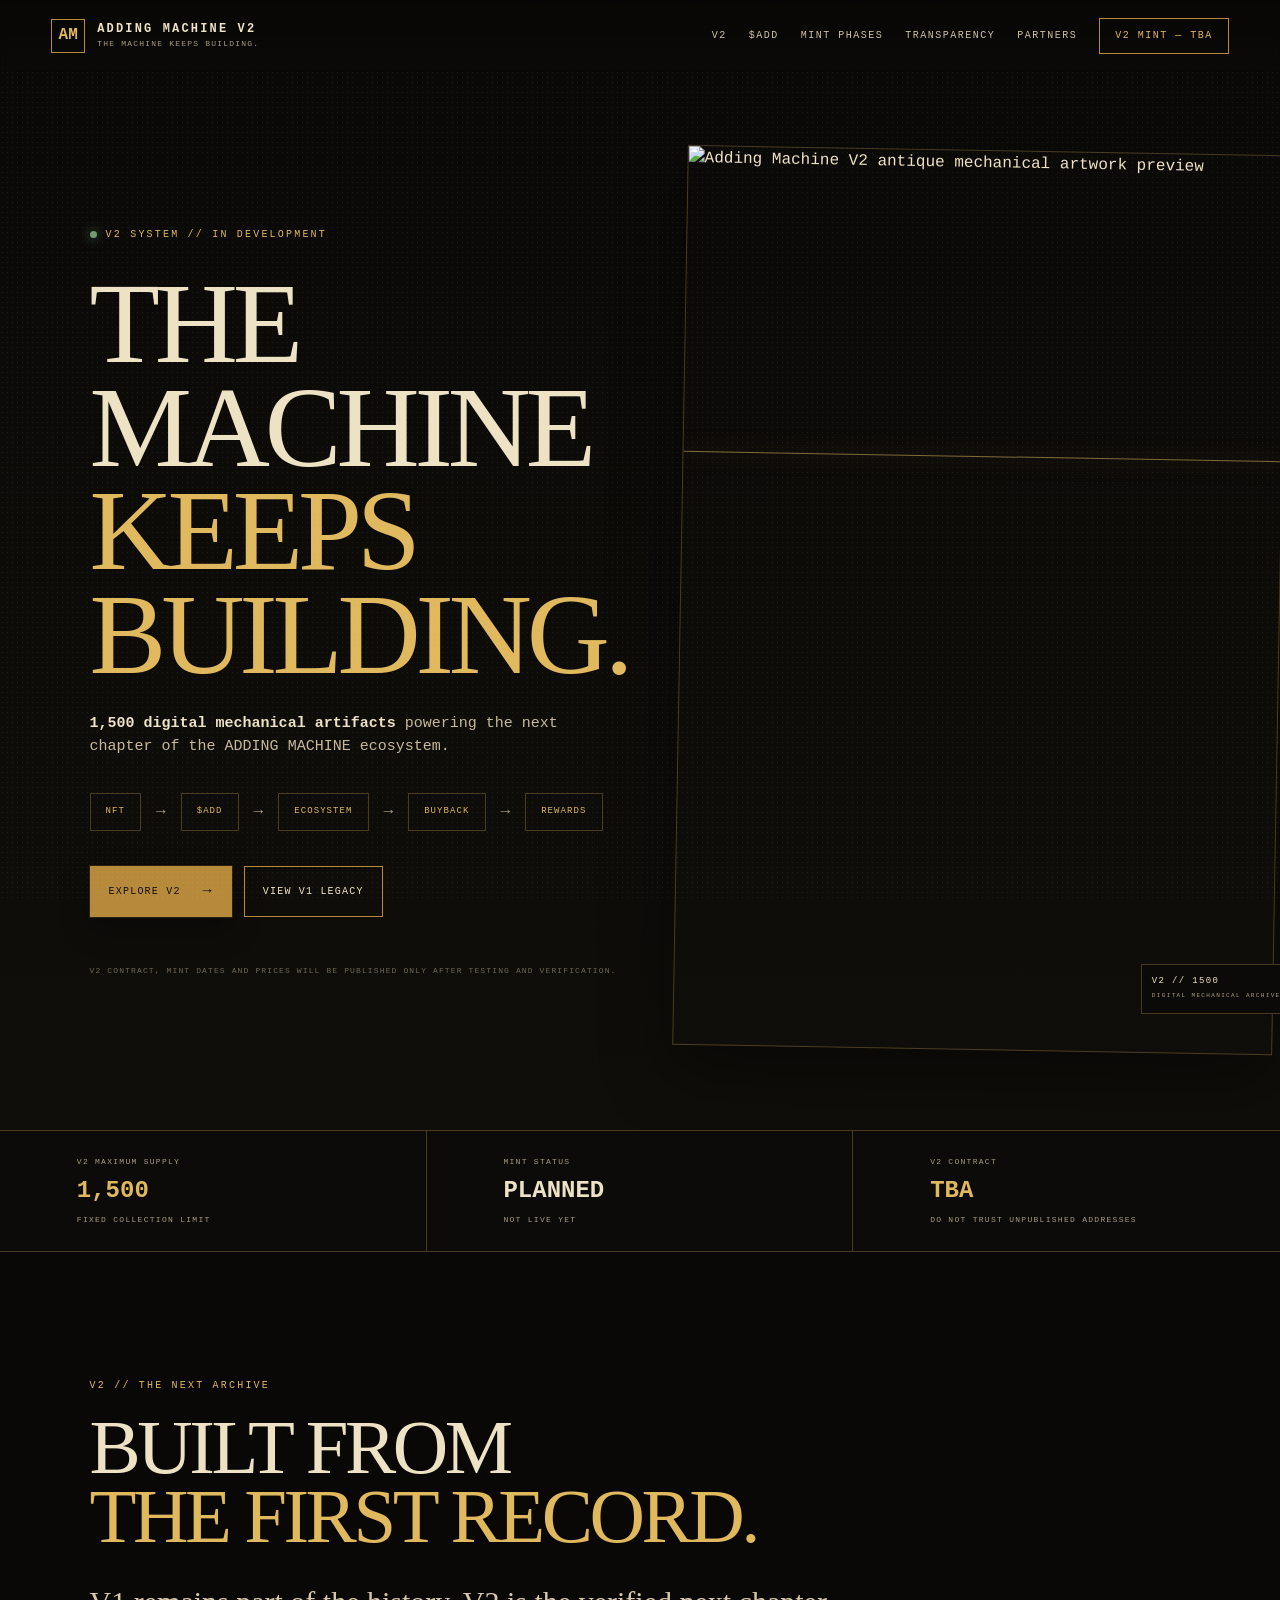
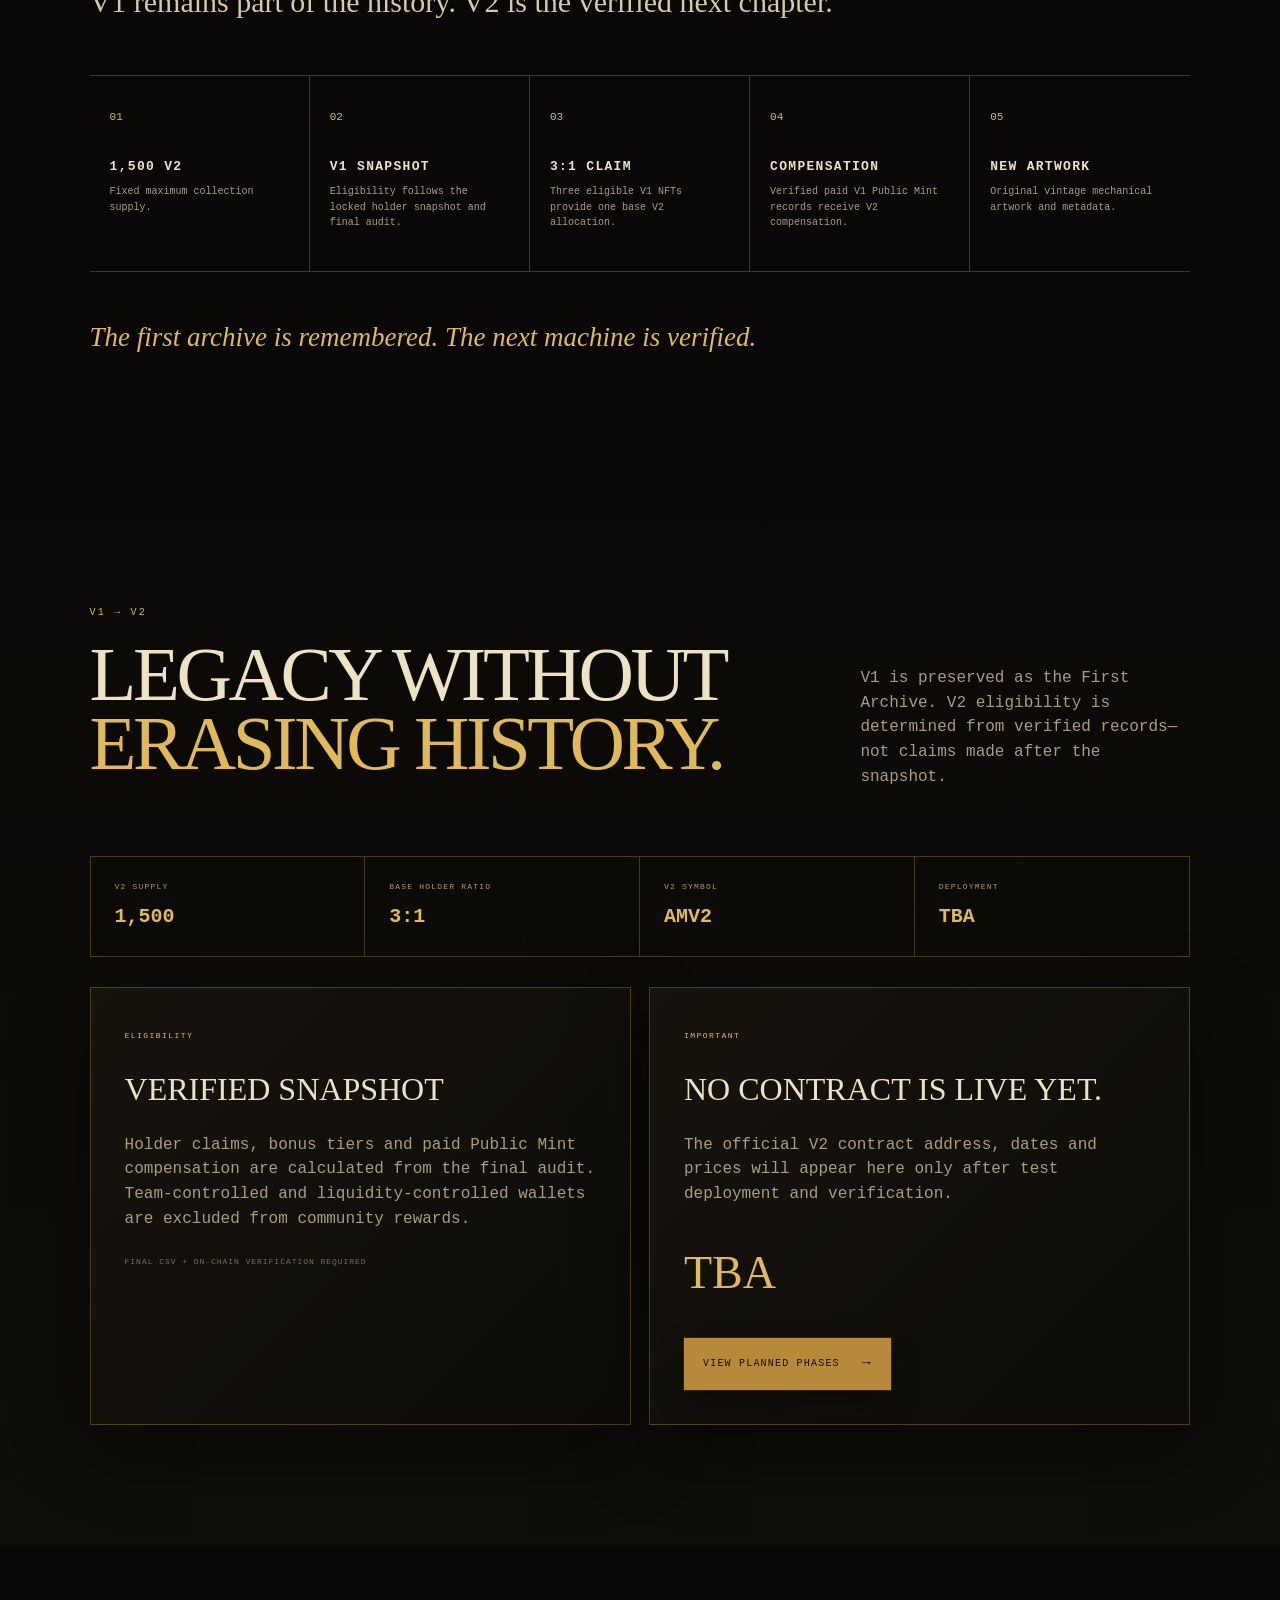
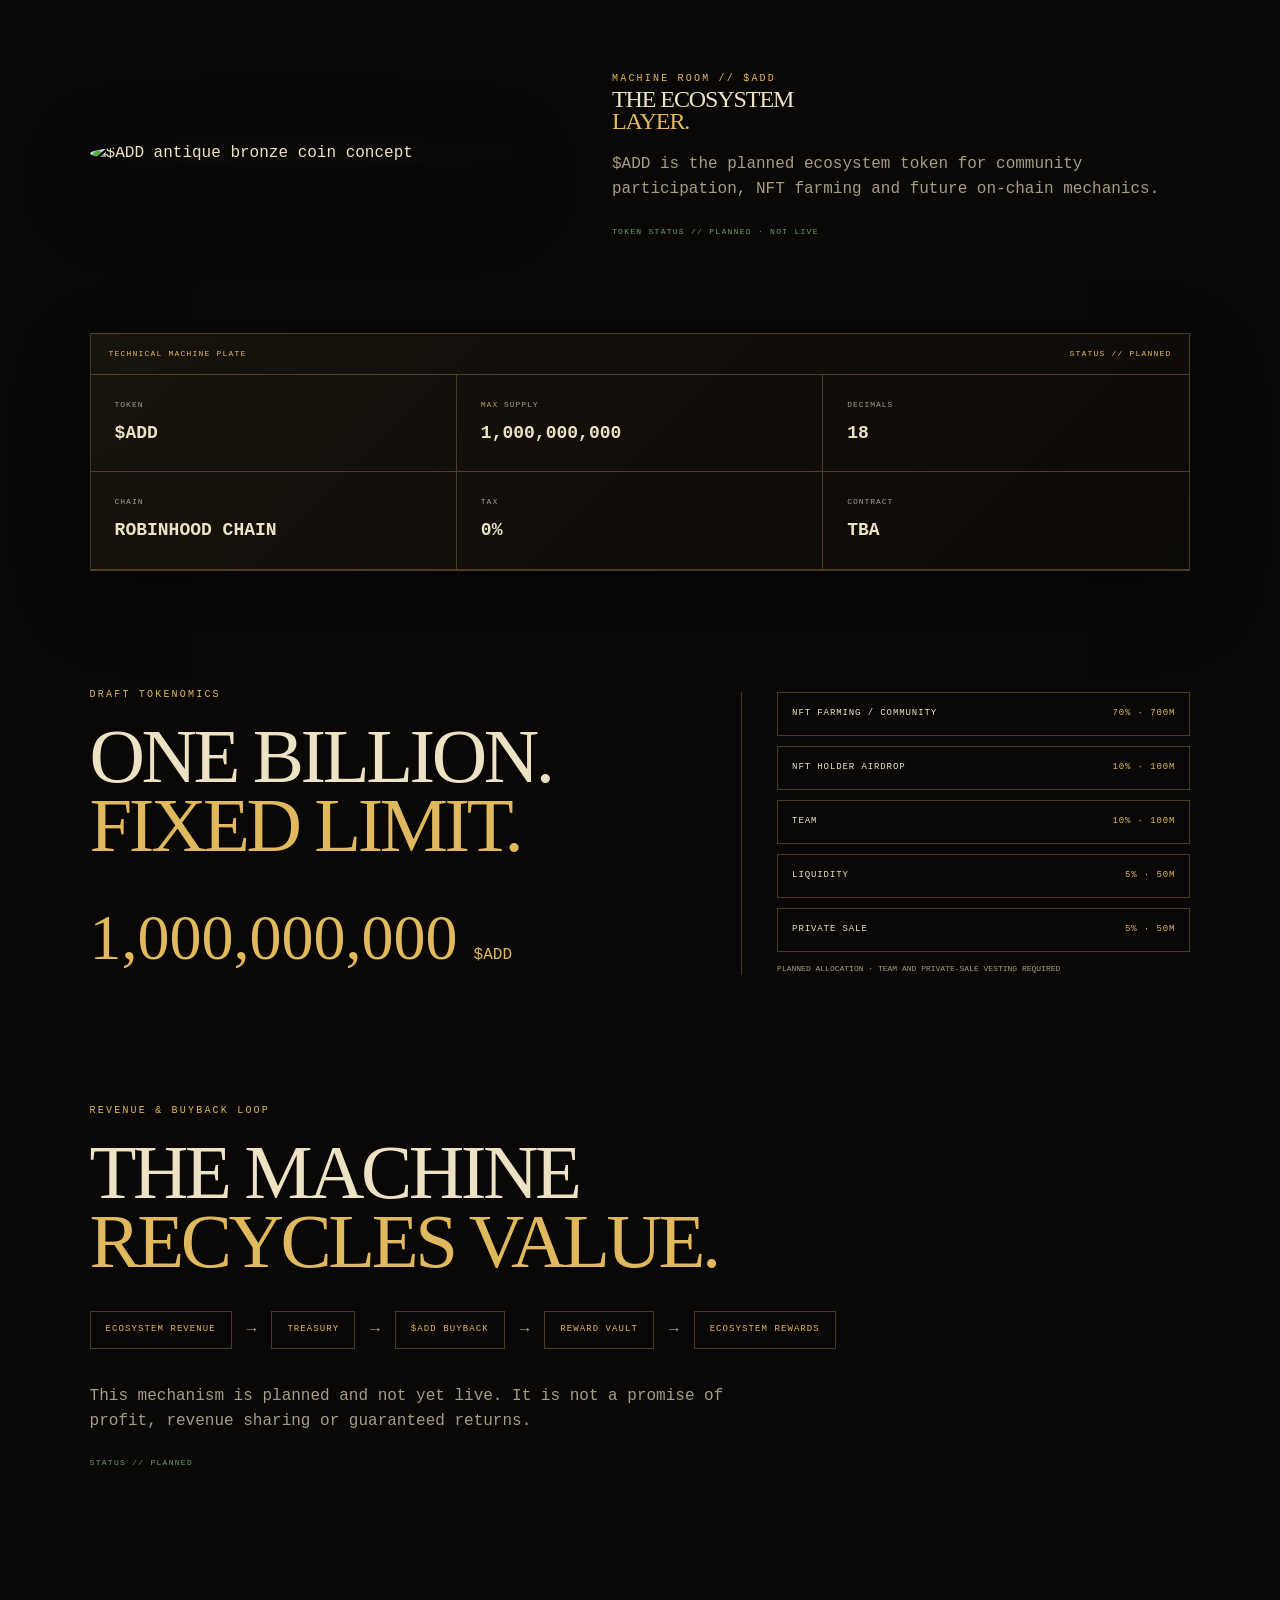
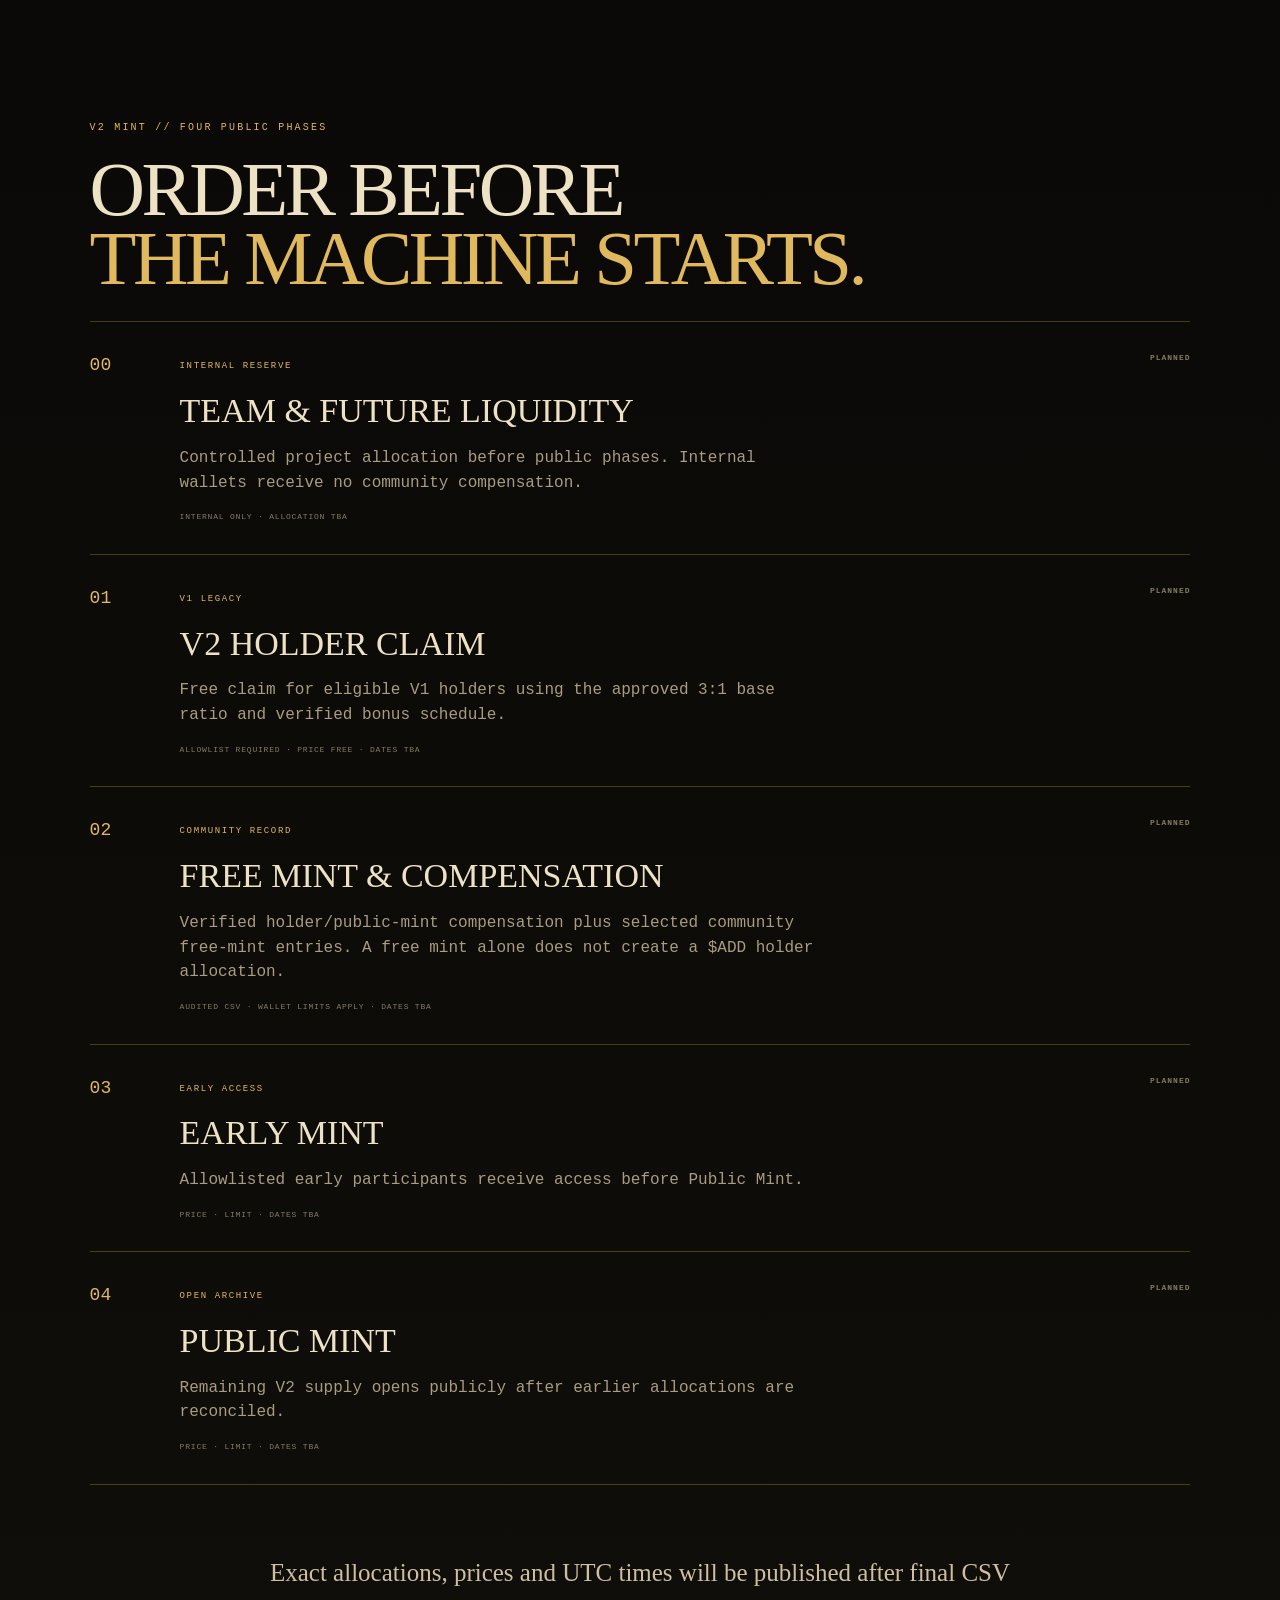
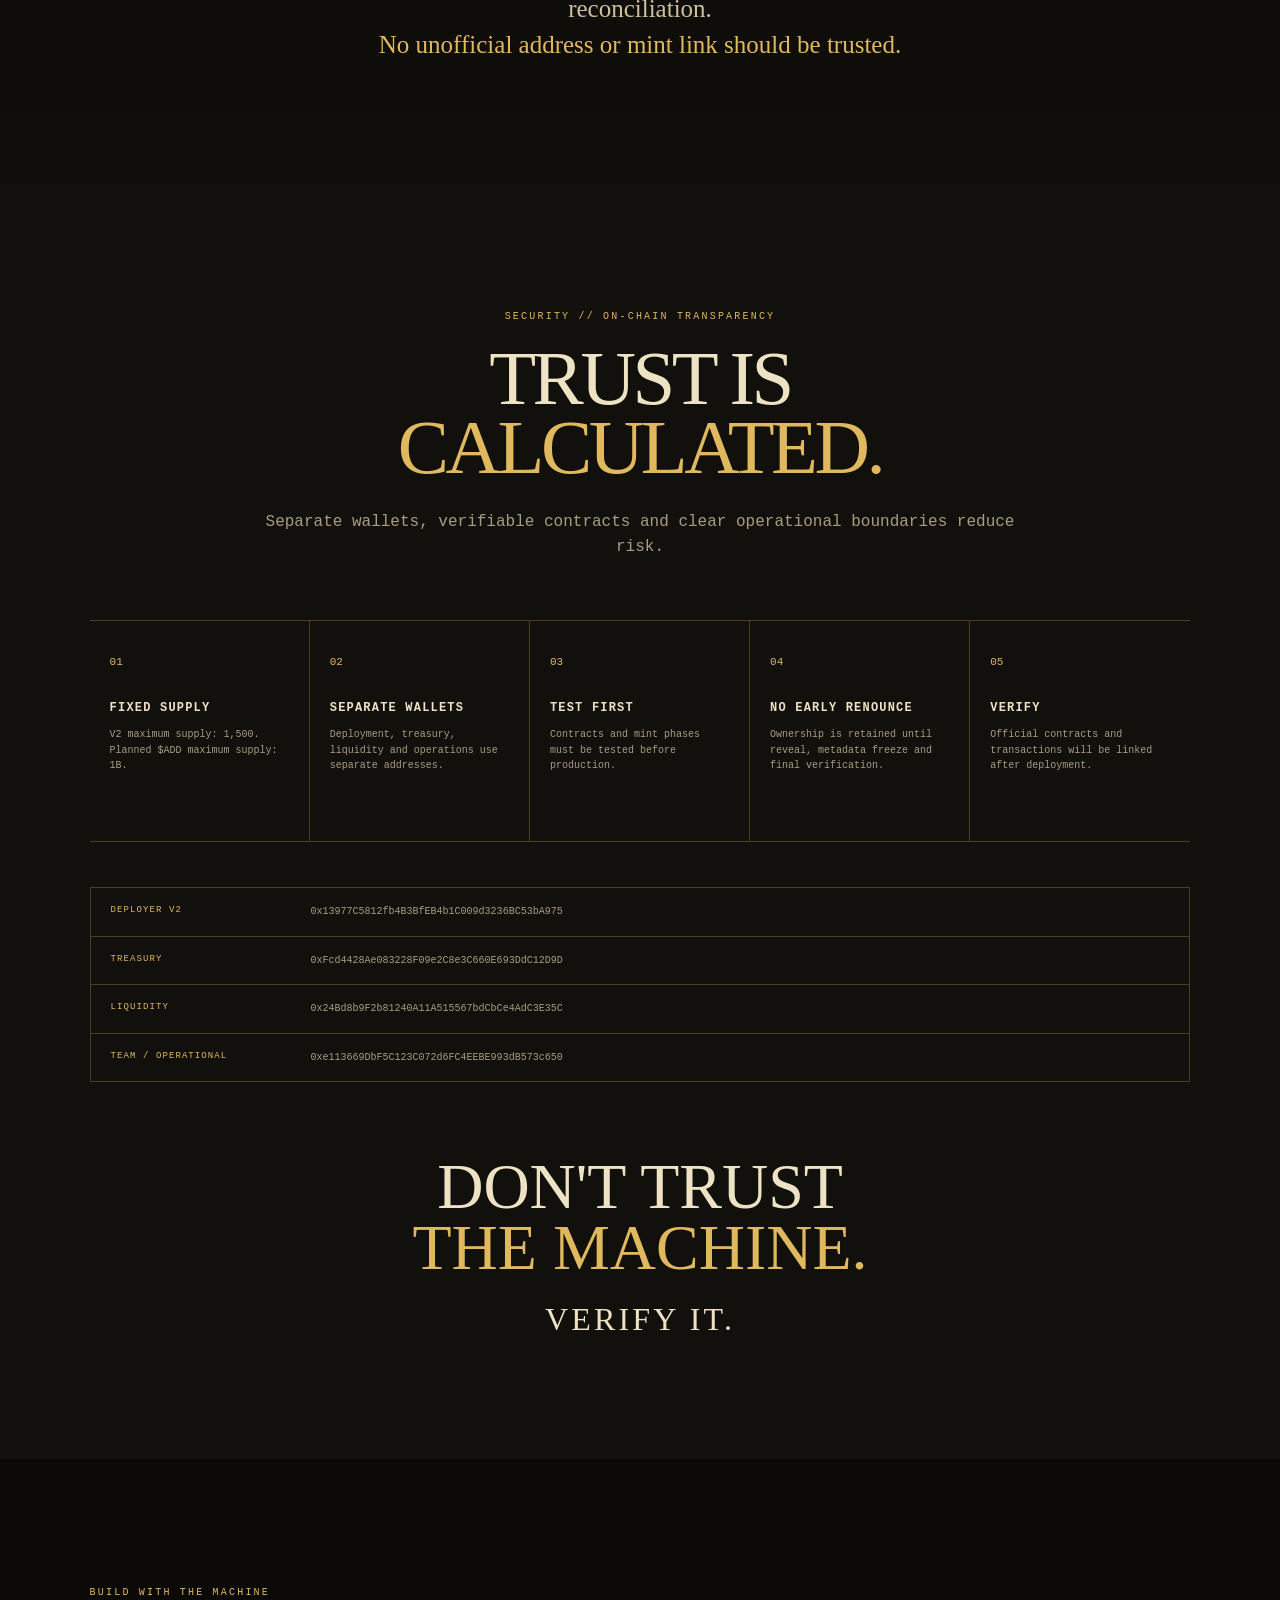
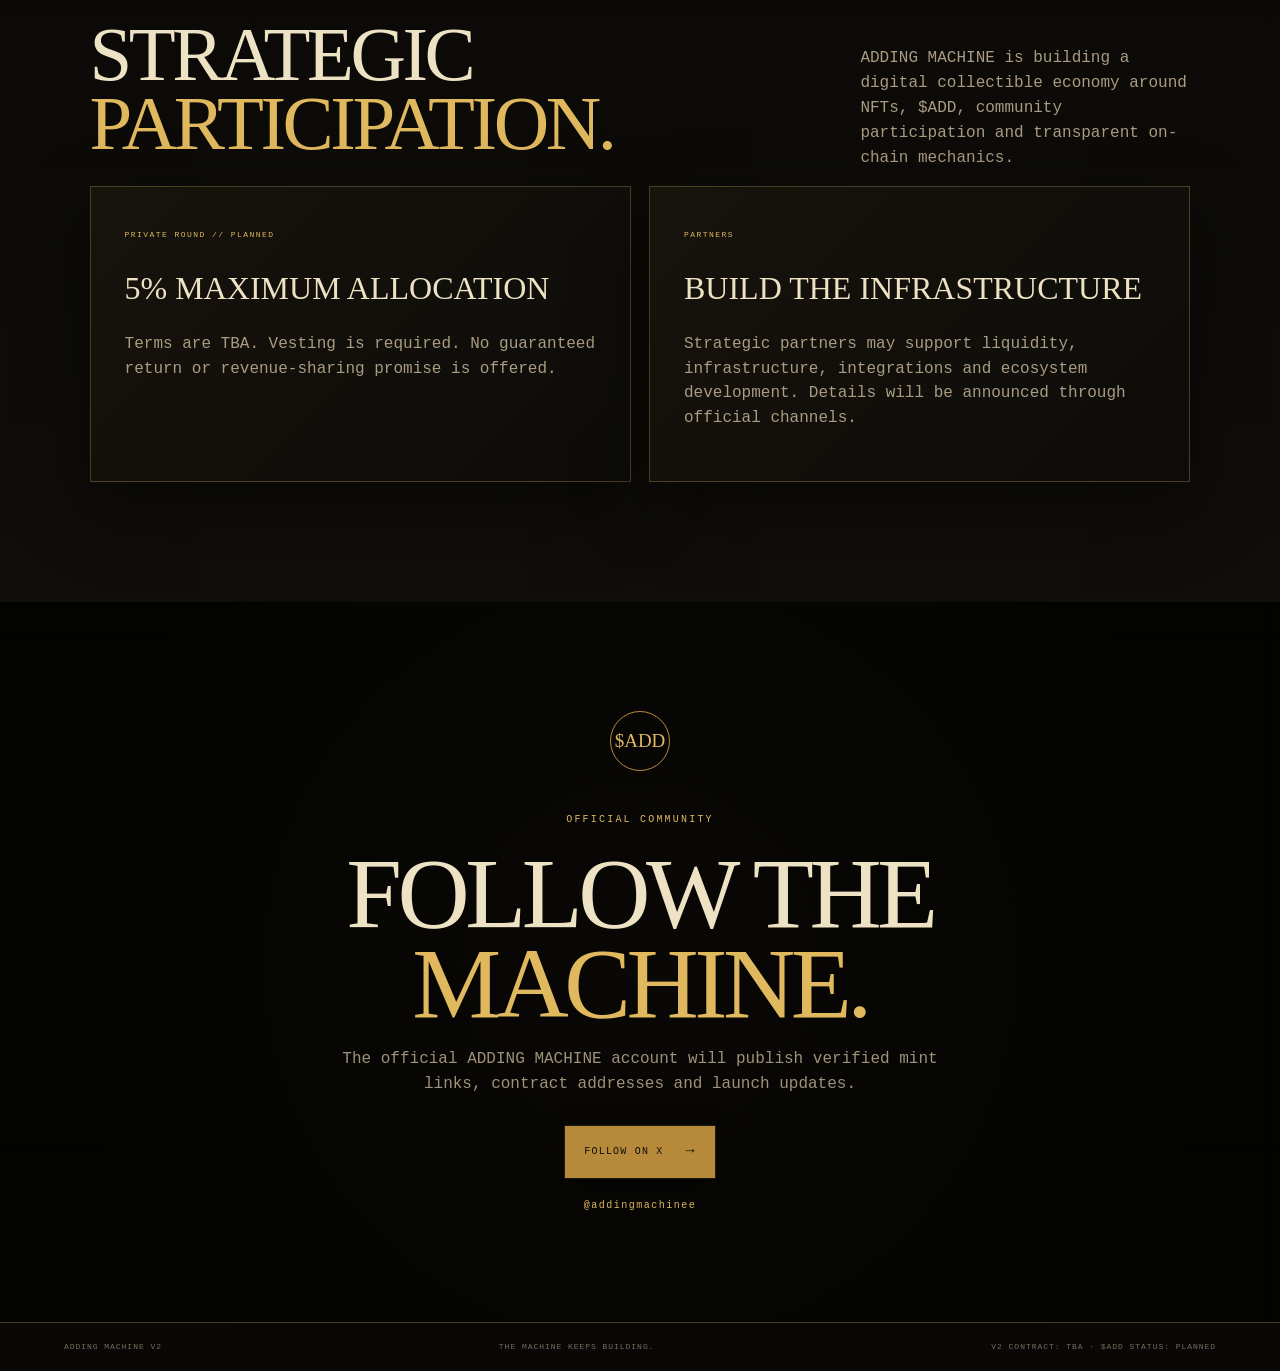
==== index.html @ 02d0b42c "Initial ADDING MACHINE V2 website" ====
<!doctype html>
<html lang="en">
<head>
  <meta charset="utf-8">
  <meta name="viewport" content="width=device-width, initial-scale=1">
  <meta name="theme-color" content="#0a0907">
  <meta name="description" content="ADDING MACHINE V2 — 1,500 digital mechanical artifacts powering the next chapter of the ADDING MACHINE ecosystem.">
  <title>ADDING MACHINE V2 — THE MACHINE KEEPS BUILDING.</title>
  <link rel="stylesheet" href="styles.css">
</head>
<body>
  <div class="grain" aria-hidden="true"></div>
  <header class="site-header">
    <a class="brand" href="#home" aria-label="Adding Machine V2 home"><span class="brand-mark">AM</span><span class="brand-copy"><b>ADDING MACHINE V2</b><small>THE MACHINE KEEPS BUILDING.</small></span></a>
    <button class="nav-toggle" aria-expanded="false" aria-controls="main-nav">MENU</button>
    <nav id="main-nav" class="main-nav">
      <a href="#v2">V2</a><a href="#add-token">$ADD</a><a href="#mint-phases">MINT PHASES</a><a href="#transparency">TRANSPARENCY</a><a href="#partners">PARTNERS</a><a class="nav-mint" href="#mint-phases">V2 MINT — TBA</a>
    </nav>
  </header>

  <main id="home">
    <section class="hero section-dark">
      <div class="hero-copy">
        <div class="eyebrow"><span class="status-dot"></span> V2 SYSTEM // IN DEVELOPMENT</div>
        <h1>THE MACHINE<br><em>KEEPS BUILDING.</em></h1>
        <p class="lead"><strong>1,500 digital mechanical artifacts</strong> powering the next chapter of the ADDING MACHINE ecosystem.</p>
        <div class="flow-horizontal hero-flow"><span>NFT</span><b>→</b><span>$ADD</span><b>→</b><span>ECOSYSTEM</span><b>→</b><span>BUYBACK</span><b>→</b><span>REWARDS</span></div>
        <div class="cta-row"><a class="btn btn-primary" href="#v2">EXPLORE V2 <span>→</span></a><a class="btn btn-ghost" href="https://opensea.io/collection/adding-machine" data-opensea target="_blank" rel="noopener noreferrer">VIEW V1 LEGACY</a></div>
        <div class="hero-note">V2 CONTRACT, MINT DATES AND PRICES WILL BE PUBLISHED ONLY AFTER TESTING AND VERIFICATION.</div>
      </div>
      <div class="hero-art"><div class="hero-image-wrap"><img src="assets/antique-calculator.png" alt="Adding Machine V2 antique mechanical artwork preview"><div class="scan-line"></div></div><div class="machine-stamp">V2 // 1500<br><span>DIGITAL MECHANICAL ARCHIVE</span></div></div>
    </section>

    <section class="counter-band">
      <div class="counter-item"><span class="counter-label">V2 MAXIMUM SUPPLY</span><strong>1,500</strong><small>FIXED COLLECTION LIMIT</small></div>
      <div class="counter-item accent"><span class="counter-label">MINT STATUS</span><strong>PLANNED</strong><small>NOT LIVE YET</small></div>
      <div class="counter-item"><span class="counter-label">V2 CONTRACT</span><strong>TBA</strong><small>DO NOT TRUST UNPUBLISHED ADDRESSES</small></div>
    </section>

    <section id="v2" class="section origin">
      <div class="section-heading"><span class="eyebrow">V2 // THE NEXT ARCHIVE</span><h2>BUILT FROM<br><em>THE FIRST RECORD.</em></h2></div>
      <p class="intro-copy">V1 remains part of the history. V2 is the verified next chapter.</p>
      <div class="origin-grid">
        <article><span>01</span><h3>1,500 V2</h3><p>Fixed maximum collection supply.</p></article>
        <article><span>02</span><h3>V1 SNAPSHOT</h3><p>Eligibility follows the locked holder snapshot and final audit.</p></article>
        <article><span>03</span><h3>3:1 CLAIM</h3><p>Three eligible V1 NFTs provide one base V2 allocation.</p></article>
        <article><span>04</span><h3>COMPENSATION</h3><p>Verified paid V1 Public Mint records receive V2 compensation.</p></article>
        <article><span>05</span><h3>NEW ARTWORK</h3><p>Original vintage mechanical artwork and metadata.</p></article>
      </div>
      <div class="quote-line">The first archive is remembered. The next machine is verified.</div>
    </section>

    <section class="section nft-section section-dark">
      <div class="split-heading"><div><span class="eyebrow">V1 → V2</span><h2>LEGACY WITHOUT<br><em>ERASING HISTORY.</em></h2></div><p>V1 is preserved as the First Archive. V2 eligibility is determined from verified records—not claims made after the snapshot.</p></div>
      <div class="nft-stat-grid"><div><span>V2 SUPPLY</span><strong>1,500</strong></div><div><span>BASE HOLDER RATIO</span><strong>3:1</strong></div><div><span>V2 SYMBOL</span><strong>AMV2</strong></div><div><span>DEPLOYMENT</span><strong>TBA</strong></div></div>
      <div class="mint-panels">
        <article class="metal-card free"><span class="card-kicker">ELIGIBILITY</span><h3>VERIFIED SNAPSHOT</h3><p>Holder claims, bonus tiers and paid Public Mint compensation are calculated from the final audit. Team-controlled and liquidity-controlled wallets are excluded from community rewards.</p><small>FINAL CSV + ON-CHAIN VERIFICATION REQUIRED</small></article>
        <article class="metal-card public"><span class="card-kicker">IMPORTANT</span><h3>NO CONTRACT IS LIVE YET.</h3><p>The official V2 contract address, dates and prices will appear here only after test deployment and verification.</p><div class="price">TBA</div><a class="btn btn-primary mint-button" href="#mint-phases">VIEW PLANNED PHASES <span>→</span></a></article>
      </div>
    </section>

    <section id="add-token" class="section token-section">
      <div class="token-hero"><div class="coin-wrap"><img src="assets/machine-coin.png" alt="$ADD antique bronze coin concept"></div><div><span class="eyebrow">MACHINE ROOM // $ADD</span><h2>THE ECOSYSTEM<br><em>LAYER.</em></h2><p>$ADD is the planned ecosystem token for community participation, NFT farming and future on-chain mechanics.</p><span class="status-tag">TOKEN STATUS // PLANNED · NOT LIVE</span></div></div>
      <div class="plate">
        <div class="plate-header"><span>TECHNICAL MACHINE PLATE</span><span>STATUS // PLANNED</span></div>
        <div class="plate-grid"><div><span>TOKEN</span><strong>$ADD</strong></div><div><span>MAX SUPPLY</span><strong>1,000,000,000</strong></div><div><span>DECIMALS</span><strong>18</strong></div><div><span>CHAIN</span><strong>ROBINHOOD CHAIN</strong></div><div><span>TAX</span><strong>0%</strong></div><div><span>CONTRACT</span><strong>TBA</strong></div></div>
      </div>
      <div class="tokenomics">
        <div><span class="eyebrow">DRAFT TOKENOMICS</span><h2>ONE BILLION.<br><em>FIXED LIMIT.</em></h2><div class="big-number">1,000,000,000 <small>$ADD</small></div></div>
        <div class="allocation-list"><div><span>NFT FARMING / COMMUNITY</span><strong>70% · 700M</strong></div><div><span>NFT HOLDER AIRDROP</span><strong>10% · 100M</strong></div><div><span>TEAM</span><strong>10% · 100M</strong></div><div><span>LIQUIDITY</span><strong>5% · 50M</strong></div><div><span>PRIVATE SALE</span><strong>5% · 50M</strong></div><small>PLANNED ALLOCATION · TEAM AND PRIVATE-SALE VESTING REQUIRED</small></div>
      </div>
      <div class="why-am"><span class="eyebrow">REVENUE & BUYBACK LOOP</span><h2>THE MACHINE<br><em>RECYCLES VALUE.</em></h2><div class="flow-horizontal"><span>ECOSYSTEM REVENUE</span><b>→</b><span>TREASURY</span><b>→</b><span>$ADD BUYBACK</span><b>→</b><span>REWARD VAULT</span><b>→</b><span>ECOSYSTEM REWARDS</span></div><p>This mechanism is planned and not yet live. It is not a promise of profit, revenue sharing or guaranteed returns.</p><span class="status-tag">STATUS // PLANNED</span></div>
    </section>

    <section id="mint-phases" class="section phases section-dark">
      <div class="section-heading"><span class="eyebrow">V2 MINT // FOUR PUBLIC PHASES</span><h2>ORDER BEFORE<br><em>THE MACHINE STARTS.</em></h2></div>
      <div class="phase-list">
        <article class="phase"><div class="phase-no">00</div><div class="phase-main"><span>INTERNAL RESERVE</span><h3>TEAM & FUTURE LIQUIDITY</h3><p>Controlled project allocation before public phases. Internal wallets receive no community compensation.</p><div class="focus">INTERNAL ONLY · ALLOCATION TBA</div></div><b>PLANNED</b></article>
        <article class="phase"><div class="phase-no">01</div><div class="phase-main"><span>V1 LEGACY</span><h3>V2 HOLDER CLAIM</h3><p>Free claim for eligible V1 holders using the approved 3:1 base ratio and verified bonus schedule.</p><div class="focus">ALLOWLIST REQUIRED · PRICE FREE · DATES TBA</div></div><b>PLANNED</b></article>
        <article class="phase"><div class="phase-no">02</div><div class="phase-main"><span>COMMUNITY RECORD</span><h3>FREE MINT & COMPENSATION</h3><p>Verified holder/public-mint compensation plus selected community free-mint entries. A free mint alone does not create a $ADD holder allocation.</p><div class="focus">AUDITED CSV · WALLET LIMITS APPLY · DATES TBA</div></div><b>PLANNED</b></article>
        <article class="phase"><div class="phase-no">03</div><div class="phase-main"><span>EARLY ACCESS</span><h3>EARLY MINT</h3><p>Allowlisted early participants receive access before Public Mint.</p><div class="focus">PRICE · LIMIT · DATES TBA</div></div><b>PLANNED</b></article>
        <article class="phase"><div class="phase-no">04</div><div class="phase-main"><span>OPEN ARCHIVE</span><h3>PUBLIC MINT</h3><p>Remaining V2 supply opens publicly after earlier allocations are reconciled.</p><div class="focus">PRICE · LIMIT · DATES TBA</div></div><b>PLANNED</b></article>
      </div>
      <div class="phase-closing">Exact allocations, prices and UTC times will be published after final CSV reconciliation.<br><strong>No unofficial address or mint link should be trusted.</strong></div>
    </section>

    <section id="transparency" class="section security">
      <div class="section-heading centered"><span class="eyebrow">SECURITY // ON-CHAIN TRANSPARENCY</span><h2>TRUST IS<br><em>CALCULATED.</em></h2><p>Separate wallets, verifiable contracts and clear operational boundaries reduce risk.</p></div>
      <div class="security-grid"><article><span>01</span><h3>FIXED SUPPLY</h3><p>V2 maximum supply: 1,500. Planned $ADD maximum supply: 1B.</p></article><article><span>02</span><h3>SEPARATE WALLETS</h3><p>Deployment, treasury, liquidity and operations use separate addresses.</p></article><article><span>03</span><h3>TEST FIRST</h3><p>Contracts and mint phases must be tested before production.</p></article><article><span>04</span><h3>NO EARLY RENOUNCE</h3><p>Ownership is retained until reveal, metadata freeze and final verification.</p></article><article><span>05</span><h3>VERIFY</h3><p>Official contracts and transactions will be linked after deployment.</p></article></div>
      <div class="wallet-registry"><div><span>DEPLOYER V2</span><code>0x13977C5812fb4B3BfEB4b1C009d3236BC53bA975</code></div><div><span>TREASURY</span><code>0xFcd4428Ae083228F09e2C8e3C660E693DdC12D9D</code></div><div><span>LIQUIDITY</span><code>0x24Bd8b9F2b81240A11A515567bdCbCe4AdC3E35C</code></div><div><span>TEAM / OPERATIONAL</span><code>0xe113669DbF5C123C072d6FC4EEBE993dB573c650</code></div></div>
      <div class="verify-close">DON'T TRUST<br><strong>THE MACHINE.</strong><br><span>VERIFY IT.</span></div>
    </section>

    <section id="partners" class="section nft-section section-dark">
      <div class="split-heading"><div><span class="eyebrow">BUILD WITH THE MACHINE</span><h2>STRATEGIC<br><em>PARTICIPATION.</em></h2></div><p>ADDING MACHINE is building a digital collectible economy around NFTs, $ADD, community participation and transparent on-chain mechanics.</p></div>
      <div class="mint-panels"><article class="metal-card"><span class="card-kicker">PRIVATE ROUND // PLANNED</span><h3>5% MAXIMUM ALLOCATION</h3><p>Terms are TBA. Vesting is required. No guaranteed return or revenue-sharing promise is offered.</p></article><article class="metal-card"><span class="card-kicker">PARTNERS</span><h3>BUILD THE INFRASTRUCTURE</h3><p>Strategic partners may support liquidity, infrastructure, integrations and ecosystem development. Details will be announced through official channels.</p></article></div>
    </section>

    <section id="community" class="community"><div class="community-overlay"></div><div class="community-inner"><span class="mini-coin">$ADD</span><span class="eyebrow">OFFICIAL COMMUNITY</span><h2>FOLLOW THE<br><em>MACHINE.</em></h2><p>The official ADDING MACHINE account will publish verified mint links, contract addresses and launch updates.</p><a class="btn btn-primary" href="https://x.com/addingmachinee" data-x-link target="_blank" rel="noopener noreferrer">FOLLOW ON X <span>→</span></a><div class="x-handle">@addingmachinee</div></div></section>
  </main>

  <footer class="footer"><span>ADDING MACHINE V2</span><span>THE MACHINE KEEPS BUILDING.</span><span>V2 CONTRACT: TBA · $ADD STATUS: PLANNED</span></footer>
  <script src="script.js"></script>
</body>
</html>
---- styles.css ----
:root{
  --black:#090806;--black2:#11100d;--panel:#17140f;--bronze:#b78a3b;--bronze2:#e0b85e;
  --bronze-dark:#5d421e;--ivory:#eee2c4;--muted:#a99c82;--green:#6e9c73;
  --line:rgba(224,184,94,.28);--shadow:0 25px 70px rgba(0,0,0,.45);--serif:Georgia,"Times New Roman",serif;
  --mono:"Courier New",Courier,monospace;
}

/* V2 revision components */
.hero-flow{margin:26px 0}
.allocation-list{border-left:1px solid var(--line);padding-left:35px;display:grid;gap:10px}
.allocation-list>div{display:flex;justify-content:space-between;gap:20px;border:1px solid var(--line);padding:14px;font-size:9px;letter-spacing:.1em}
.allocation-list strong{color:var(--bronze2);font-weight:500}
.allocation-list small{color:var(--muted);font-size:8px;line-height:1.7}
.wallet-registry{max-width:1150px;margin:45px auto 0;border:1px solid var(--line)}
.wallet-registry>div{display:grid;grid-template-columns:180px 1fr;gap:20px;padding:16px 20px;border-bottom:1px solid var(--line)}
.wallet-registry>div:last-child{border-bottom:0}
.wallet-registry span{color:var(--bronze2);font-size:9px;letter-spacing:.12em}
.wallet-registry code{color:var(--muted);font-size:10px;overflow-wrap:anywhere}
@media(max-width:700px){
 .allocation-list{border-left:0;padding-left:0}
 .allocation-list>div{display:grid;gap:8px}
 .wallet-registry>div{grid-template-columns:1fr;gap:8px}
}
*{box-sizing:border-box}html{scroll-behavior:smooth}body{margin:0;background:var(--black);color:var(--ivory);font-family:var(--mono);line-height:1.55;overflow-x:hidden}
body:before{content:"";position:fixed;inset:0;pointer-events:none;opacity:.07;background-image:radial-gradient(#fff .7px,transparent .7px);background-size:5px 5px;z-index:20}
a{color:inherit;text-decoration:none}button,input{font:inherit}.grain{position:fixed;inset:0;pointer-events:none;z-index:19;opacity:.045;background-image:url("assets/antique-calculator.png");background-size:900px;mix-blend-mode:screen}
.site-header{position:fixed;top:0;left:0;right:0;z-index:30;display:flex;align-items:center;justify-content:space-between;padding:18px 4vw;background:linear-gradient(180deg,rgba(8,7,5,.94),rgba(8,7,5,.6),transparent);backdrop-filter:blur(5px)}
.brand{display:flex;gap:12px;align-items:center}.brand-mark{display:grid;place-items:center;width:34px;height:34px;border:1px solid var(--bronze);color:var(--bronze2);font-weight:700}.brand-copy{display:grid;line-height:1.05}.brand-copy b{font-size:12px;letter-spacing:.18em}.brand-copy small{font-size:8px;color:var(--muted);letter-spacing:.15em;margin-top:4px}
.main-nav{display:flex;gap:22px;align-items:center;font-size:10px;letter-spacing:.15em}.main-nav a{color:#cfc2a6;transition:.2s}.main-nav a:hover{color:var(--bronze2)}.nav-mint{border:1px solid var(--bronze);padding:9px 15px;color:var(--bronze2)!important}
.nav-toggle{display:none;background:none;color:var(--ivory);border:1px solid var(--line);padding:8px 11px}
.section{padding:120px 7vw;position:relative}.section-dark{background:linear-gradient(180deg,#0a0907,#100e0a)}
.hero{min-height:100vh;padding:150px 7vw 80px;display:grid;grid-template-columns:1fr 1fr;align-items:center;gap:4vw;overflow:hidden}
.hero-copy{position:relative;z-index:2}.eyebrow{font-size:10px;letter-spacing:.22em;color:var(--bronze2);display:inline-flex;align-items:center;gap:9px}.status-dot{width:7px;height:7px;border-radius:50%;background:var(--green);box-shadow:0 0 12px rgba(110,156,115,.8)}
h1,h2,h3,p{margin-top:0}h1,h2{font-family:var(--serif);font-weight:500;line-height:.9;letter-spacing:-.045em}h1{font-size:clamp(60px,9vw,132px);margin:25px 0}.hero h1 em,h2 em{font-style:normal;color:var(--bronze2)}.lead{font-size:15px;color:#c6b99d;max-width:530px}.lead strong{color:var(--ivory)}
.cta-row{display:flex;gap:12px;margin-top:34px}.btn{display:inline-flex;align-items:center;gap:22px;padding:13px 18px;border:1px solid var(--bronze);letter-spacing:.12em;font-size:10px;cursor:pointer;transition:.25s;background:transparent;color:var(--ivory)}.btn span{font-size:15px}.btn-primary{background:var(--bronze);color:#120e08;box-shadow:0 0 0 1px rgba(224,184,94,.12),0 12px 30px rgba(0,0,0,.3)}.btn-primary:hover{background:var(--bronze2);transform:translateY(-2px)}.btn-ghost:hover{background:rgba(183,138,59,.12)}
.hero-note{margin-top:48px;font-size:8px;letter-spacing:.14em;color:#6f6758}
.hero-art{position:relative;display:flex;justify-content:center;align-items:center}.hero-image-wrap{width:min(47vw,600px);aspect-ratio:2/3;overflow:hidden;border:1px solid var(--line);box-shadow:var(--shadow);transform:rotate(1deg)}.hero-image-wrap img{width:100%;height:100%;object-fit:cover;object-position:center}.scan-line{position:absolute;left:0;right:0;top:34%;height:1px;background:rgba(224,184,94,.55);box-shadow:0 0 20px rgba(224,184,94,.5)}.machine-stamp{position:absolute;right:-2%;bottom:4%;padding:10px;border:1px solid var(--line);font-size:9px;letter-spacing:.15em;background:#0c0a08}.machine-stamp span{font-size:6px;color:var(--muted)}
.counter-band{display:grid;grid-template-columns:repeat(3,1fr);border-top:1px solid var(--line);border-bottom:1px solid var(--line);background:#0c0b09}.counter-item{padding:25px 6vw;border-right:1px solid var(--line)}.counter-item:last-child{border:0}.counter-label,.counter-item small{display:block;font-size:8px;letter-spacing:.16em;color:var(--muted)}.counter-item strong{display:block;color:var(--bronze2);font-size:24px;margin:4px 0}.counter-item.accent strong{color:var(--ivory)}
.section-heading h2,.split-heading h2,.tokenomics h2,.why-am h2{font-size:clamp(48px,6vw,86px);margin:16px 0 28px}.intro-copy{font-family:var(--serif);font-size:30px;color:#d7c8aa;margin:0 0 50px}.origin-grid{display:grid;grid-template-columns:repeat(5,1fr);border-top:1px solid var(--line);border-bottom:1px solid var(--line)}.origin-grid article{padding:28px 20px 30px;border-right:1px solid var(--line);min-height:170px}.origin-grid article:last-child{border:0}.origin-grid span,.security-grid span,.phase-no{color:var(--bronze2);font-size:11px}.origin-grid h3{font-size:13px;letter-spacing:.1em;margin:28px 0 7px}.origin-grid p{color:var(--muted);font-size:10px}.quote-line{margin-top:45px;font-family:var(--serif);font-style:italic;font-size:27px;color:var(--bronze2)}
.split-heading{display:flex;justify-content:space-between;align-items:end;gap:30px}.split-heading>p{color:var(--muted);max-width:330px}.nft-stat-grid{display:grid;grid-template-columns:repeat(4,1fr);margin:50px 0 30px;border:1px solid var(--line)}.nft-stat-grid div{padding:24px;border-right:1px solid var(--line)}.nft-stat-grid div:last-child{border:0}.nft-stat-grid span{font-size:8px;letter-spacing:.15em;color:var(--muted);display:block}.nft-stat-grid strong{font-size:20px;color:var(--bronze2);display:block;margin-top:8px}.mint-panels{display:grid;grid-template-columns:1fr 1fr;gap:18px}.metal-card{padding:34px;border:1px solid var(--line);background:linear-gradient(135deg,#17130d,#0d0c09);box-shadow:var(--shadow);min-height:280px}.card-kicker{font-size:8px;color:var(--bronze2);letter-spacing:.18em}.metal-card h3{font-family:var(--serif);font-size:32px;font-weight:500;margin:18px 0}.metal-card p{color:var(--muted);max-width:520px}.meter{height:5px;background:#272016;margin:35px 0 10px}.meter i{display:block;height:100%;background:var(--green)}.metal-card small{font-size:8px;letter-spacing:.12em;color:#776d5b}.price{font-family:var(--serif);font-size:46px;color:var(--bronze2);margin:30px 0}.price small{font-family:var(--mono);font-size:10px}.integration-note{display:block;margin-top:15px}
.explorer-shell{border:1px solid var(--line);background:#0c0b09}.explorer-top{padding:24px;border-bottom:1px solid var(--line);display:grid;grid-template-columns:280px 1fr;gap:30px}.explorer-top label{font-size:8px;letter-spacing:.15em;color:var(--muted)}input{display:block;width:100%;margin-top:9px;background:#15120d;border:1px solid var(--line);color:var(--ivory);padding:12px;outline:none}input:focus{border-color:var(--bronze2)}.filter-list{display:flex;flex-wrap:wrap;gap:8px;align-content:center}.filter-list button{border:1px solid rgba(183,138,59,.28);background:#14110d;color:#9f937a;padding:8px 10px;font-size:8px;letter-spacing:.08em}.explorer-result{padding:24px}.terminal-line{font-size:8px;color:var(--muted);letter-spacing:.12em;margin-bottom:18px}.machine-card{display:grid;grid-template-columns:1fr 1fr;border:1px solid var(--line);min-height:320px}.machine-card img{width:100%;height:100%;min-height:320px;object-fit:cover}.machine-card>div{padding:35px}.machine-card h3{font-family:var(--serif);font-size:32px;font-weight:500;margin:14px 0 25px}.machine-card dl{font-size:9px;display:grid;grid-template-columns:100px 1fr;gap:12px;border-top:1px solid var(--line);padding-top:18px}.machine-card dt{color:var(--bronze2)}.machine-card dd{margin:0;color:var(--muted)}
.token-hero{display:grid;grid-template-columns:.8fr 1.2fr;align-items:center;gap:8vw;max-width:1150px;margin:0 auto 90px}.coin-wrap{display:flex;justify-content:center}.coin-wrap img{width:min(33vw,420px);border-radius:50%;box-shadow:0 25px 80px rgba(0,0,0,.7)}.token-hero p{max-width:600px;color:var(--muted)}.plate{border:1px solid var(--line);background:linear-gradient(135deg,#17130d,#0d0b08);max-width:1150px;margin:auto;box-shadow:var(--shadow)}.plate-header{display:flex;justify-content:space-between;padding:14px 18px;border-bottom:1px solid var(--line);font-size:8px;letter-spacing:.15em;color:var(--bronze2)}.plate-grid{display:grid;grid-template-columns:repeat(3,1fr)}.plate-grid div{padding:24px;border-right:1px solid var(--line);border-bottom:1px solid var(--line)}.plate-grid div:nth-child(3n){border-right:0}.plate-grid .wide{grid-column:1/-1;border-bottom:0}.plate-grid span{font-size:8px;color:var(--muted);display:block;letter-spacing:.12em}.plate-grid strong{font-size:18px;display:block;margin-top:8px}.verified{color:var(--green)!important}
.tokenomics{display:grid;grid-template-columns:1.1fr .9fr;gap:8vw;align-items:center;margin:110px auto 80px;max-width:1150px}.big-number{font-family:var(--serif);font-size:clamp(35px,5vw,68px);color:var(--bronze2)}.big-number small{font-family:var(--mono);font-size:16px}.flow-diagram{border-left:1px solid var(--line);padding-left:35px;display:flex;flex-direction:column;gap:10px}.flow-diagram div{border:1px solid var(--line);padding:12px;text-align:center;font-size:10px;letter-spacing:.12em}.flow-diagram i{text-align:center;color:var(--bronze2);font-style:normal}.flow-diagram small{color:var(--muted);font-size:8px;margin-top:10px}.pillars{display:grid;grid-template-columns:repeat(3,1fr);border-top:1px solid var(--line);border-bottom:1px solid var(--line);max-width:1150px;margin:auto}.pillars>div{padding:30px;border-right:1px solid var(--line)}.pillars>div:last-child{border:0}.pillars span{color:var(--bronze2)}.pillars h3{font-family:var(--serif);font-size:28px;font-weight:500;margin:20px 0 6px}.pillars p{color:var(--muted);margin:0}.why-am{max-width:1150px;margin:110px auto 0}.why-am>p{max-width:700px;color:var(--muted)}.flow-horizontal{display:flex;align-items:center;gap:15px;flex-wrap:wrap;margin:35px 0}.flow-horizontal span{border:1px solid var(--line);padding:11px 15px;color:var(--bronze2);font-size:9px;letter-spacing:.12em}.flow-horizontal b{font-weight:400;color:var(--muted)}.status-tag{font-size:8px;letter-spacing:.16em;color:var(--green)}
.security{background:#11100d}.centered{text-align:center;max-width:760px;margin:0 auto 60px}.centered p{color:var(--muted)}.security-grid{display:grid;grid-template-columns:repeat(5,1fr);border-top:1px solid var(--line);border-bottom:1px solid var(--line)}.security-grid article{padding:28px 20px;border-right:1px solid var(--line);min-height:220px}.security-grid article:last-child{border:0}.security-grid h3{font-size:12px;letter-spacing:.1em;margin:25px 0 10px}.security-grid p{color:var(--muted);font-size:10px}.verify-close{text-align:center;font-family:var(--serif);font-size:clamp(38px,5vw,65px);line-height:.95;margin-top:75px}.verify-close strong{color:var(--bronze2);font-weight:500}.verify-close span{font-size:.5em;letter-spacing:.1em}
.phase-list{border-top:1px solid var(--line)}.phase{display:grid;grid-template-columns:70px 1fr 160px;gap:20px;padding:30px 0;border-bottom:1px solid var(--line);align-items:start}.phase-no{font-size:18px}.phase-main>span{font-size:9px;color:var(--bronze2);letter-spacing:.18em}.phase-main h3{font-family:var(--serif);font-size:34px;font-weight:500;margin:8px 0}.phase-main p{color:var(--muted);max-width:650px}.phase b{font-size:8px;letter-spacing:.12em;color:#847965;text-align:right}.phase.live b{color:var(--green)}.focus{font-size:8px;letter-spacing:.1em;color:#867a65}.flow-small{font-size:11px;color:var(--bronze2);margin:20px 0}.phase-closing{text-align:center;font-family:var(--serif);font-size:25px;line-height:1.45;margin:70px auto 0;max-width:760px;color:#cdbf9f}.phase-closing strong{color:var(--bronze2);font-weight:500}
.community{min-height:80vh;position:relative;display:grid;place-items:center;text-align:center;overflow:hidden;background:#050504 url("assets/farming-machine.png") center/cover no-repeat}.community-overlay{position:absolute;inset:0;background:radial-gradient(circle at center,rgba(15,12,8,.45),rgba(3,3,2,.97) 78%)}.community-inner{position:relative;z-index:2;padding:80px 20px}.mini-coin{display:grid;place-items:center;width:60px;height:60px;border-radius:50%;margin:0 auto 35px;border:1px solid var(--bronze);color:var(--bronze2);font-family:var(--serif);font-size:19px}.community h2{font-size:clamp(55px,8vw,100px);margin:18px 0}.community p{max-width:600px;color:#9e927a;margin:0 auto 30px}.x-handle{margin-top:20px;font-size:10px;color:var(--bronze2);letter-spacing:.15em}
.final-screen{min-height:75vh;display:grid;place-items:center;text-align:center;position:relative;overflow:hidden;background:radial-gradient(circle at center,rgba(80,57,24,.12),#050504 55%)}.final-machine-glow{position:absolute;width:600px;height:300px;background:radial-gradient(ellipse,rgba(183,138,59,.13),transparent 65%);filter:blur(20px)}.final-screen>*{position:relative;z-index:2}.final-screen h2{font-size:clamp(55px,8vw,105px);margin:20px 0}.final-screen p{font-size:11px;letter-spacing:.15em;color:var(--muted);line-height:2}.footer{display:flex;justify-content:space-between;gap:20px;padding:18px 5vw;border-top:1px solid var(--line);font-size:8px;letter-spacing:.12em;color:#766d5c}
@media(max-width:900px){
 .main-nav{gap:13px}.hero{grid-template-columns:1fr}.hero-art{order:-1}.hero-image-wrap{width:min(75vw,480px)}.counter-item{padding:22px 3vw}.origin-grid{grid-template-columns:repeat(2,1fr)}.origin-grid article:nth-child(2){border-right:0}.origin-grid article:nth-child(3){border-top:1px solid var(--line)}.origin-grid article:nth-child(4){border-top:1px solid var(--line)}.origin-grid article:nth-child(5){grid-column:1/-1;border-top:1px solid var(--line);border-right:0}.security-grid{grid-template-columns:repeat(2,1fr)}.security-grid article:nth-child(2n){border-right:0}.security-grid article:nth-child(n+3){border-top:1px solid var(--line)}.token-hero,.tokenomics{grid-template-columns:1fr}.coin-wrap{justify-content:flex-start}.coin-wrap img{width:min(60vw,360px)}.nft-stat-grid{grid-template-columns:repeat(2,1fr)}.nft-stat-grid div:nth-child(2){border-right:0}.nft-stat-grid div:nth-child(n+3){border-top:1px solid var(--line)}.mint-panels{grid-template-columns:1fr}
}
@media(max-width:700px){
 .site-header{padding:14px 5vw}.nav-toggle{display:block}.main-nav{display:none;position:absolute;top:64px;left:4vw;right:4vw;background:#0d0b08;border:1px solid var(--line);padding:14px;flex-direction:column;align-items:stretch}.main-nav.open{display:flex}.main-nav a{padding:9px}.brand-copy small{display:none}.section{padding:90px 6vw}.hero{padding:120px 6vw 70px}.hero h1{font-size:56px}.counter-band{grid-template-columns:1fr}.counter-item{border-right:0;border-bottom:1px solid var(--line)}.counter-item:last-child{border-bottom:0}.split-heading{display:block}.nft-stat-grid{grid-template-columns:1fr}.nft-stat-grid div{border-right:0!important;border-bottom:1px solid var(--line)}.nft-stat-grid div:last-child{border-bottom:0}.explorer-top{grid-template-columns:1fr}.machine-card{grid-template-columns:1fr}.machine-card img{min-height:220px}.plate-grid{grid-template-columns:1fr}.plate-grid div,.plate-grid div:nth-child(3n){border-right:0}.plate-grid .wide{grid-column:auto}.pillars{grid-template-columns:1fr}.pillars>div{border-right:0;border-bottom:1px solid var(--line)}.security-grid{grid-template-columns:1fr}.security-grid article{border-right:0!important;border-bottom:1px solid var(--line);border-top:0!important}.security-grid article:last-child{border-bottom:0}.phase{grid-template-columns:40px 1fr;gap:10px}.phase>b{grid-column:2;text-align:left}.footer{flex-direction:column}.flow-horizontal{gap:8px}
}
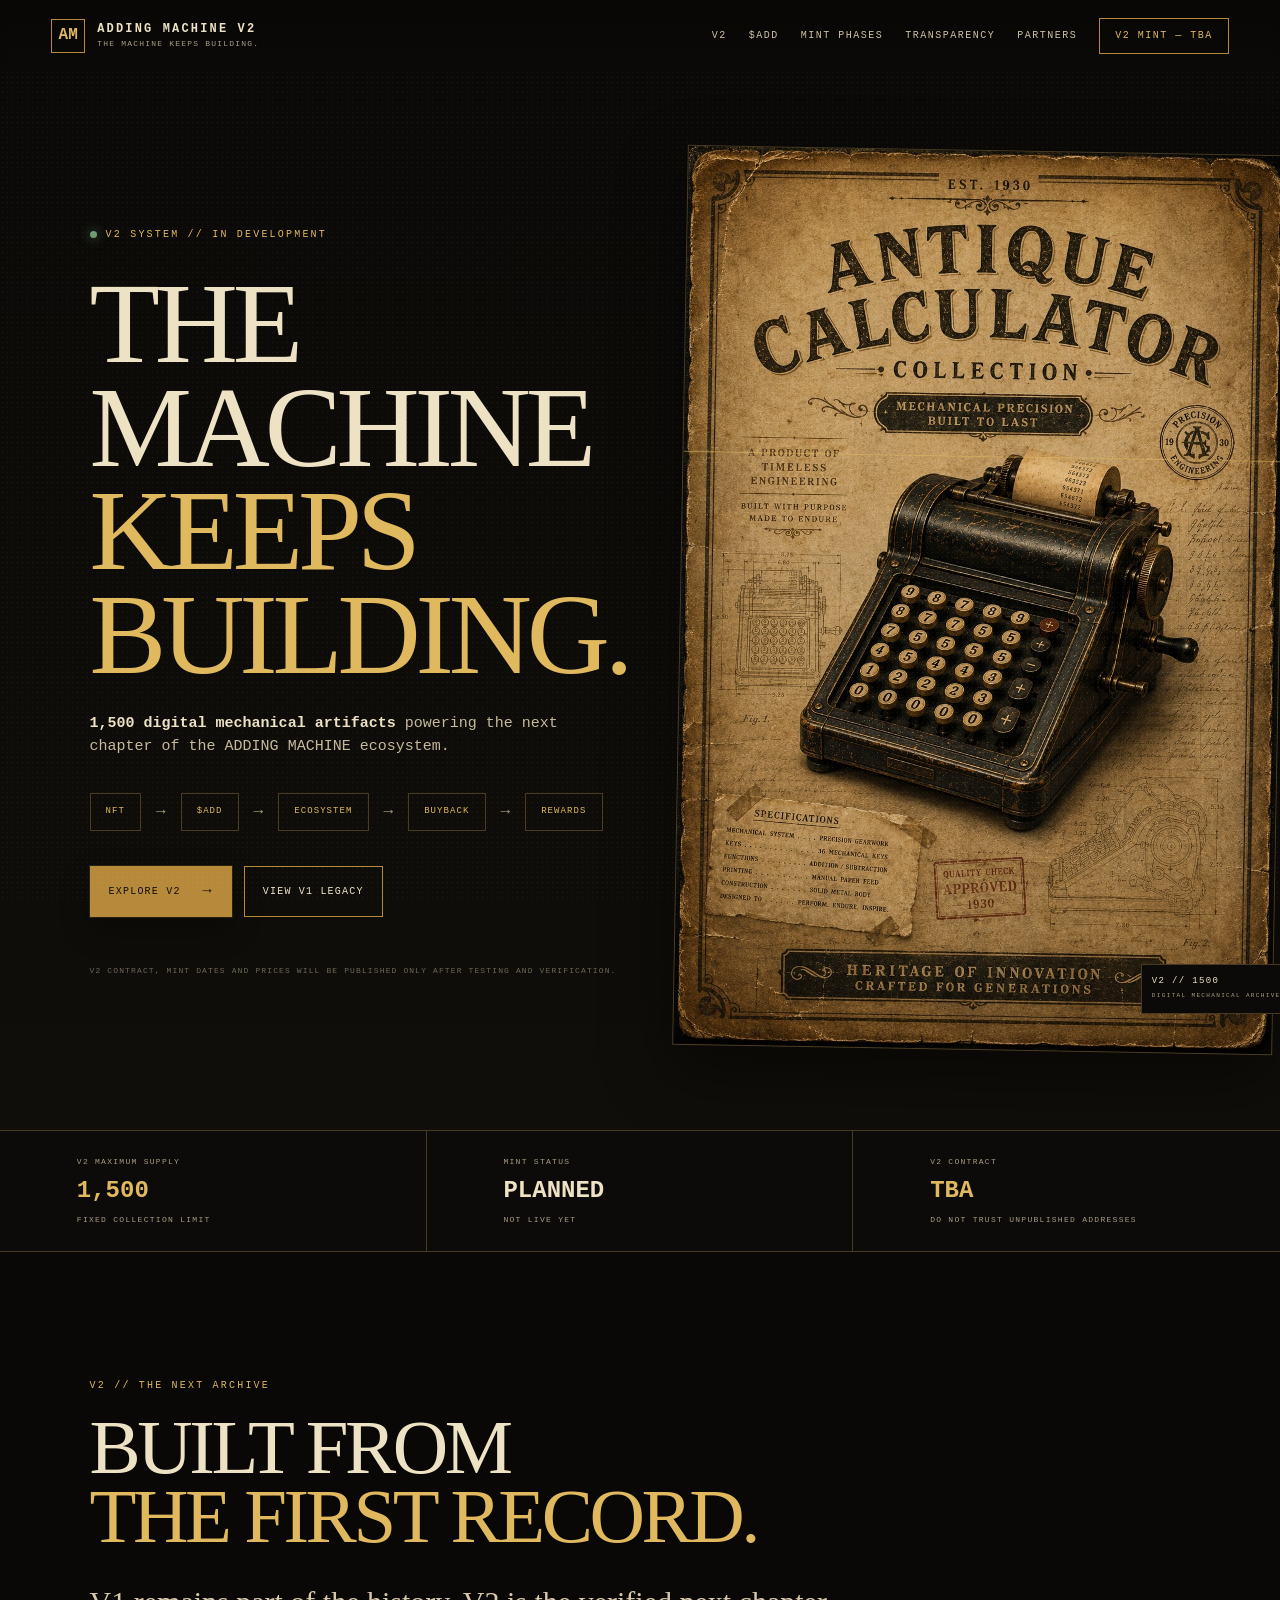
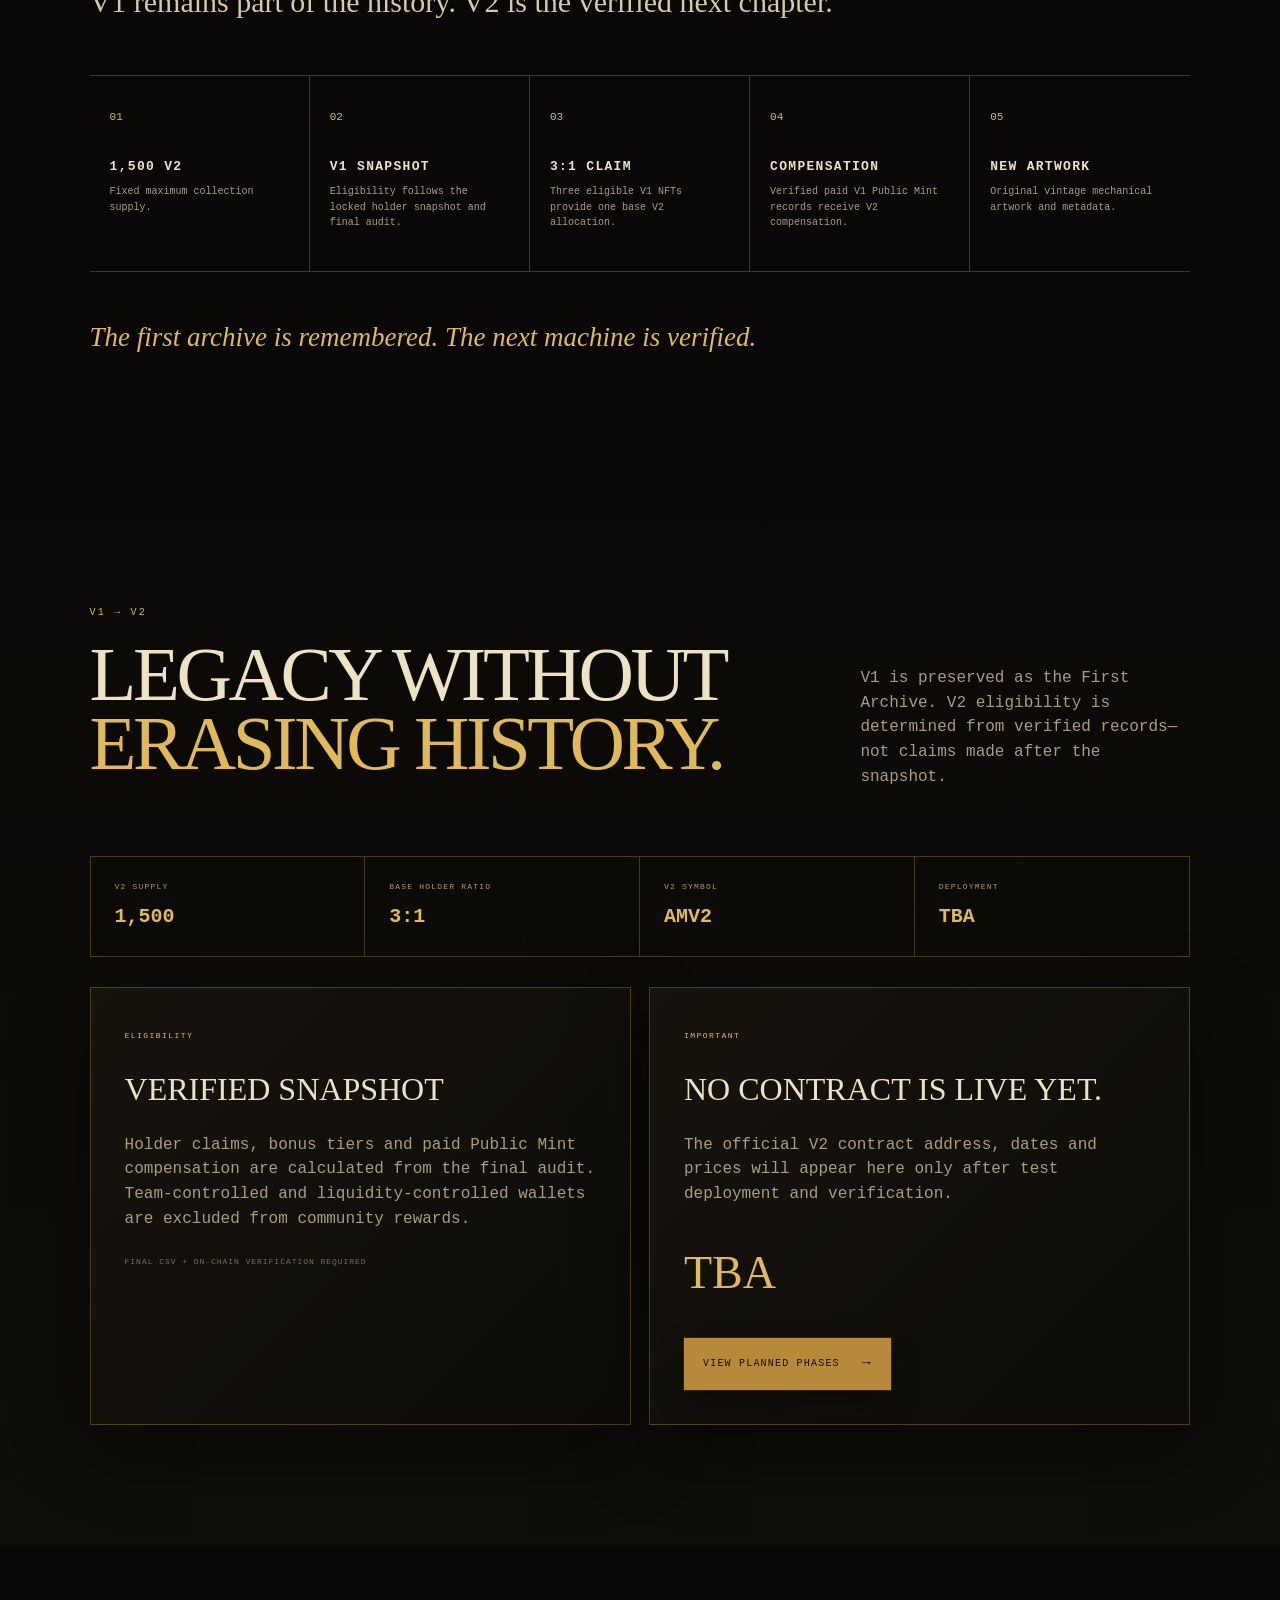
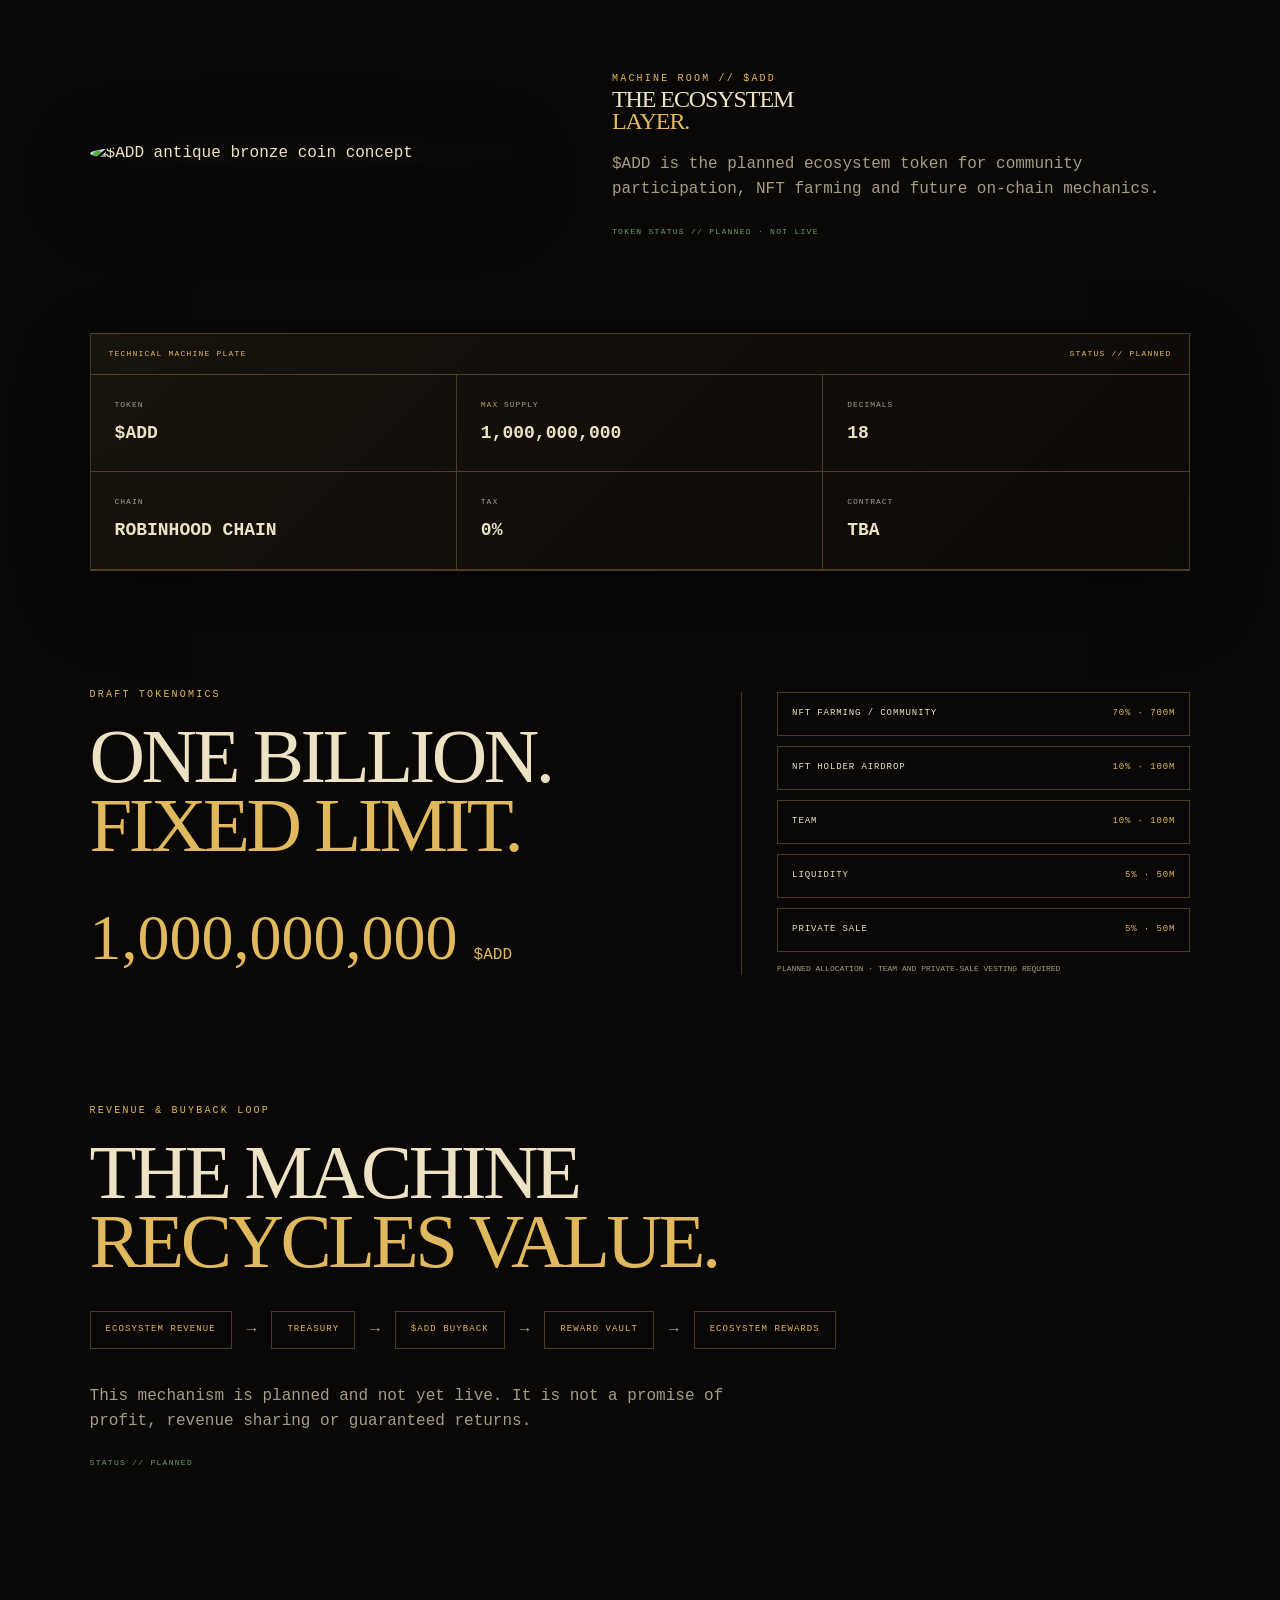
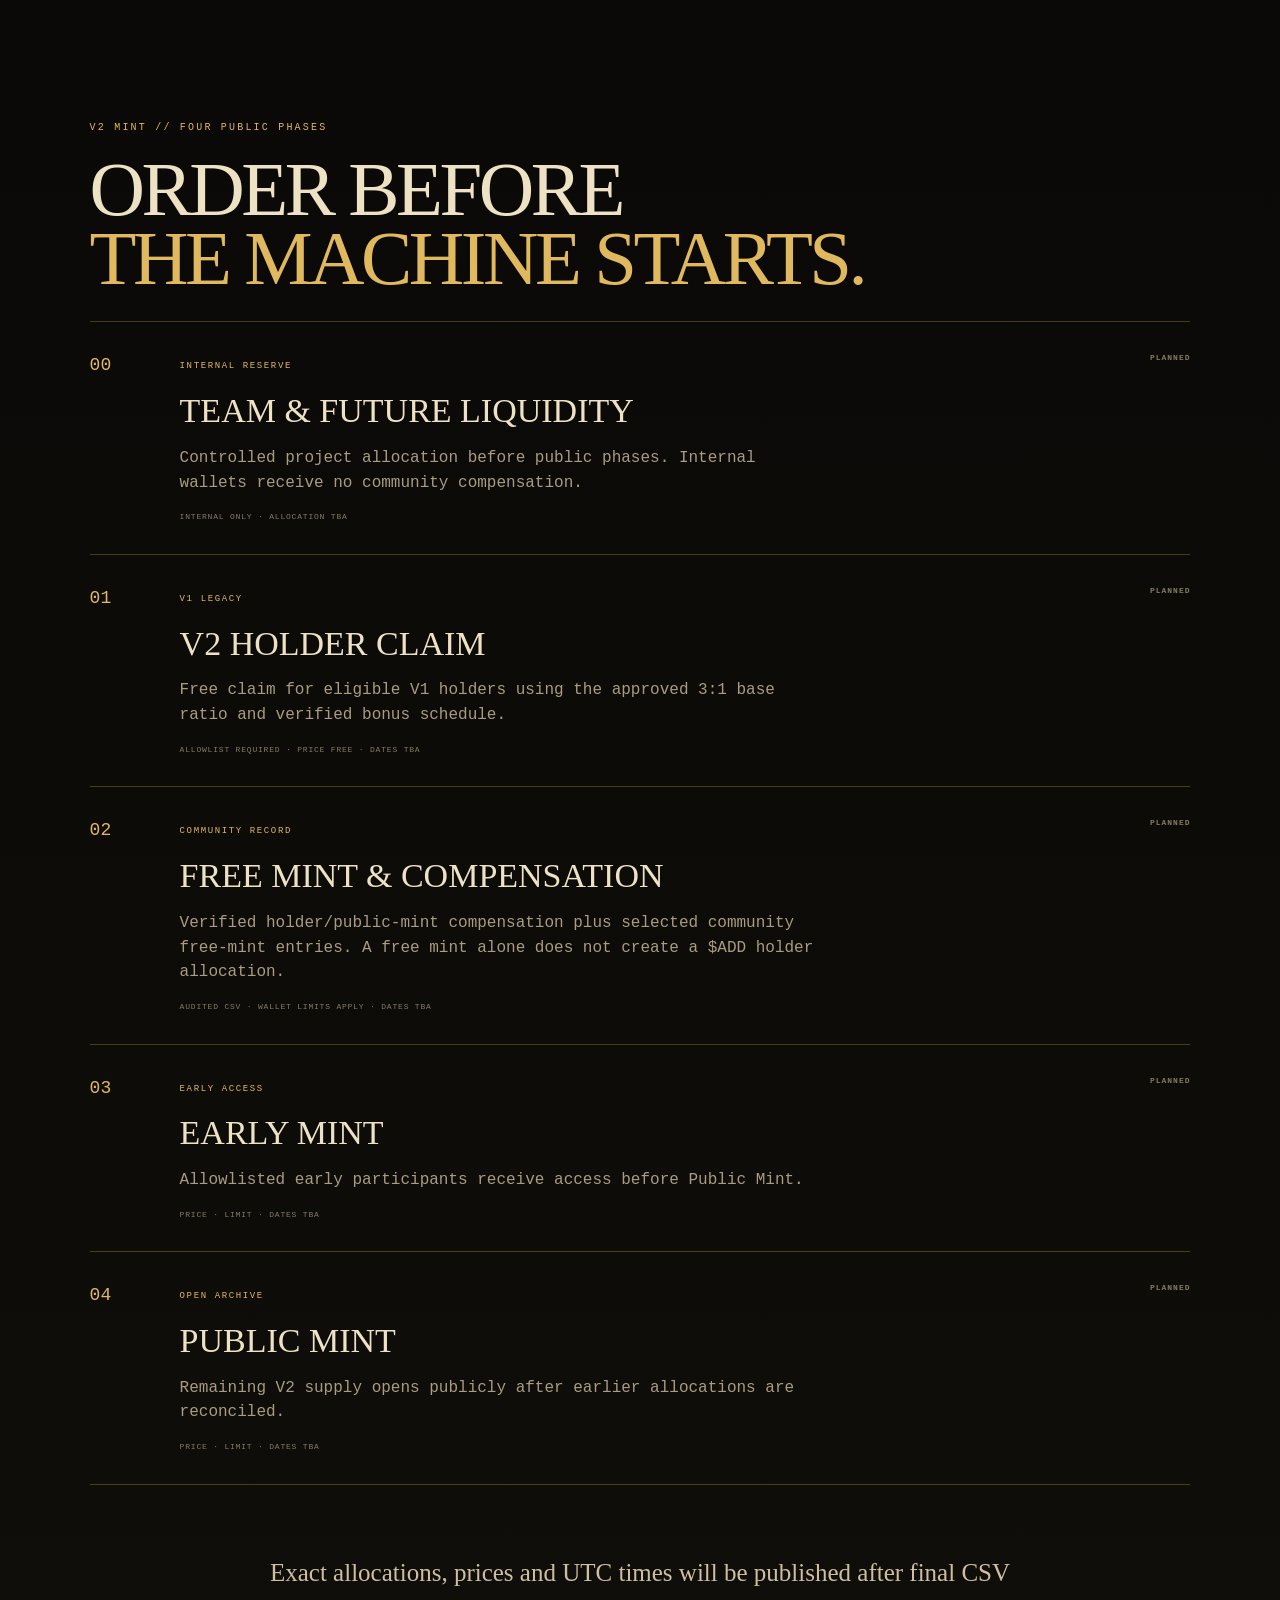
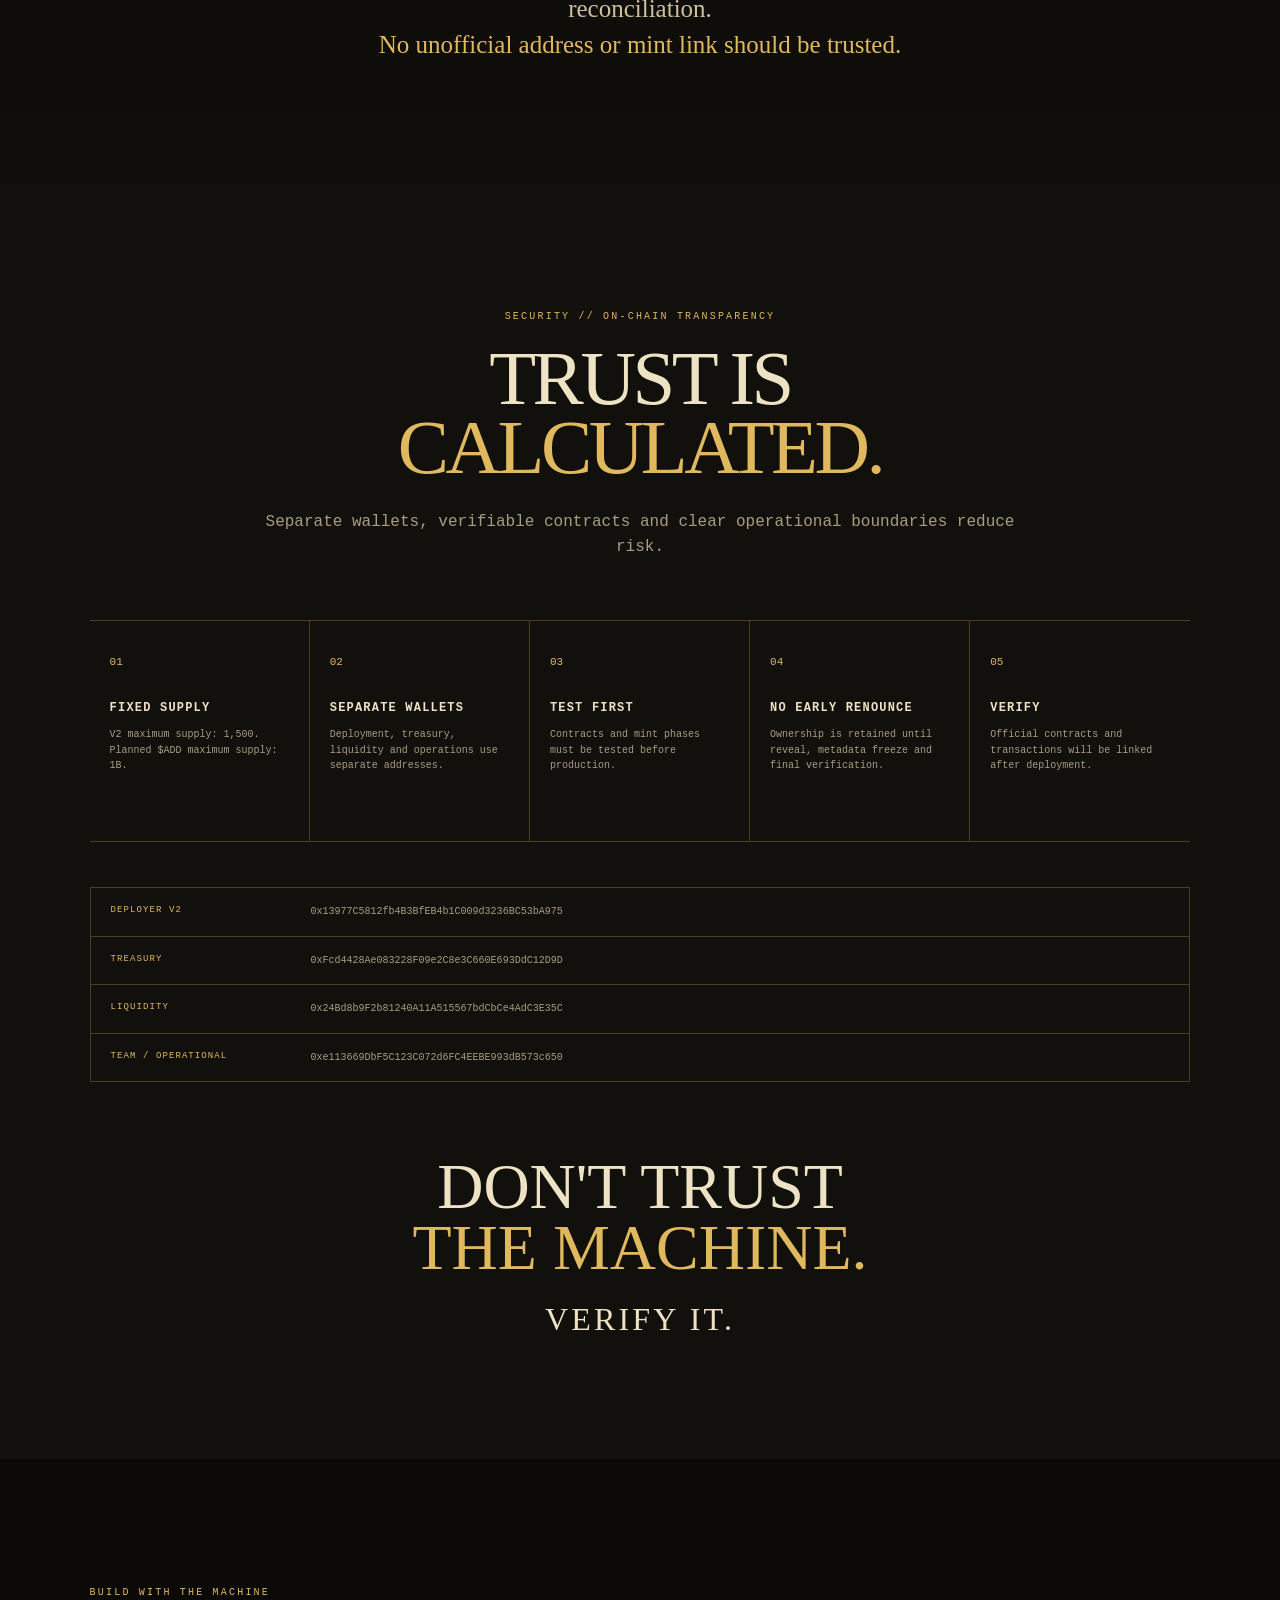
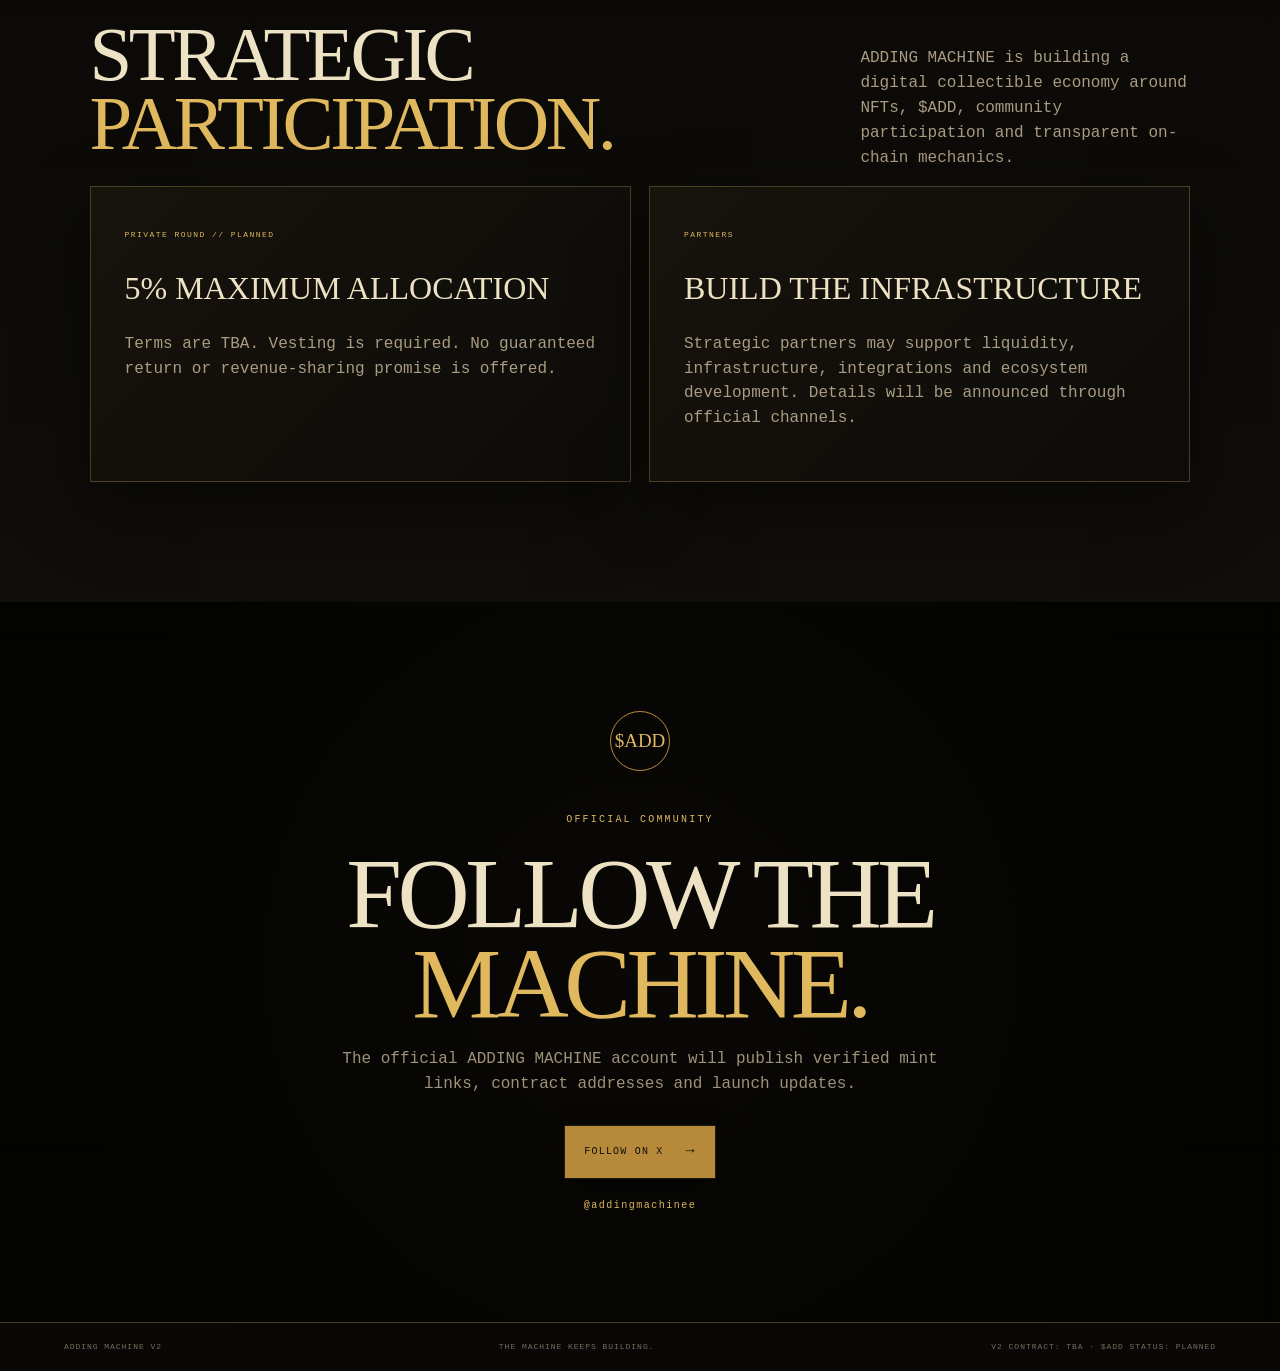
==== commit b1416ecf: "Update index.html" ====
--- a/index.html
+++ b/index.html
@@ -28,7 +28,7 @@
         <div class="cta-row"><a class="btn btn-primary" href="#v2">EXPLORE V2 <span>→</span></a><a class="btn btn-ghost" href="https://opensea.io/collection/adding-machine" data-opensea target="_blank" rel="noopener noreferrer">VIEW V1 LEGACY</a></div>
         <div class="hero-note">V2 CONTRACT, MINT DATES AND PRICES WILL BE PUBLISHED ONLY AFTER TESTING AND VERIFICATION.</div>
       </div>
-      <div class="hero-art"><div class="hero-image-wrap"><img src="assets/antique-calculator.png" alt="Adding Machine V2 antique mechanical artwork preview"><div class="scan-line"></div></div><div class="machine-stamp">V2 // 1500<br><span>DIGITAL MECHANICAL ARCHIVE</span></div></div>
+      <div class="hero-art"><div class="hero-image-wrap"><img src="antique-calculator.png" alt="Adding Machine V2 antique mechanical artwork preview"><div class="scan-line"></div></div><div class="machine-stamp">V2 // 1500<br><span>DIGITAL MECHANICAL ARCHIVE</span></div></div>
     </section>
 
     <section class="counter-band">
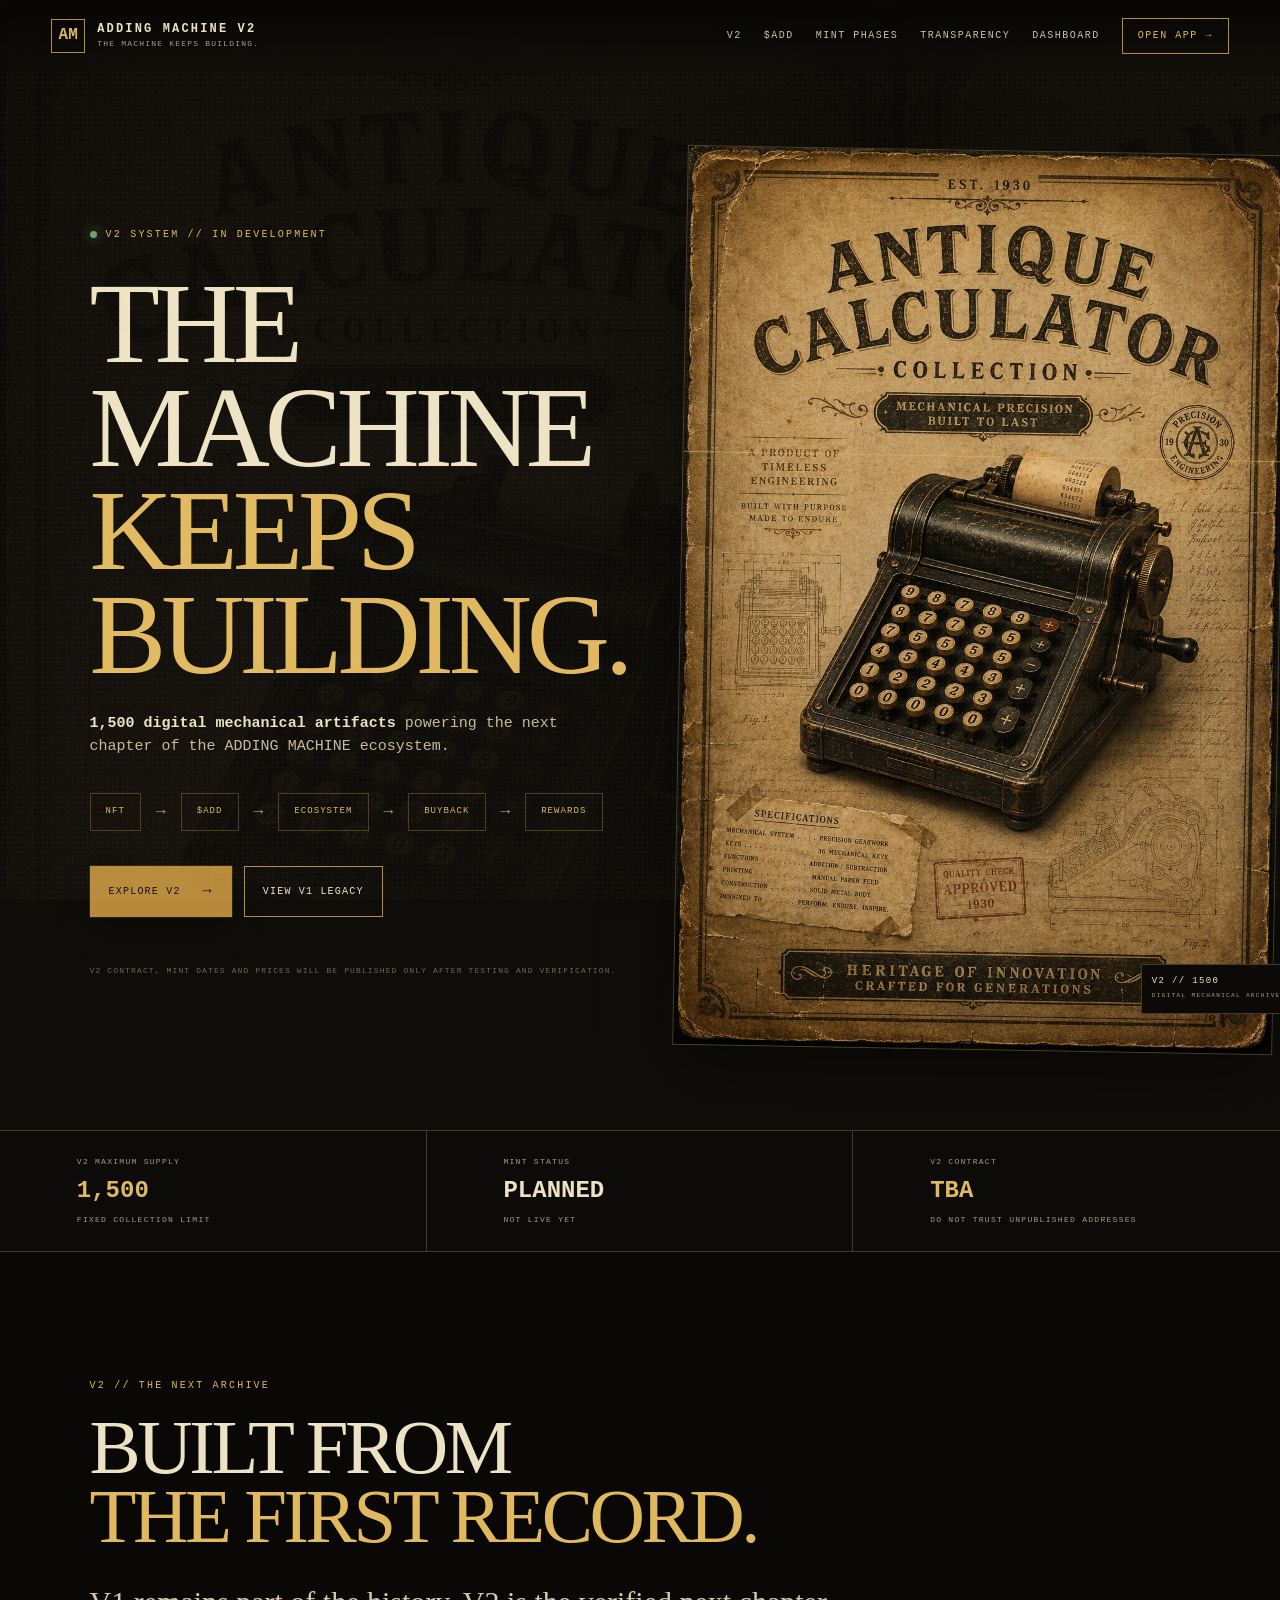
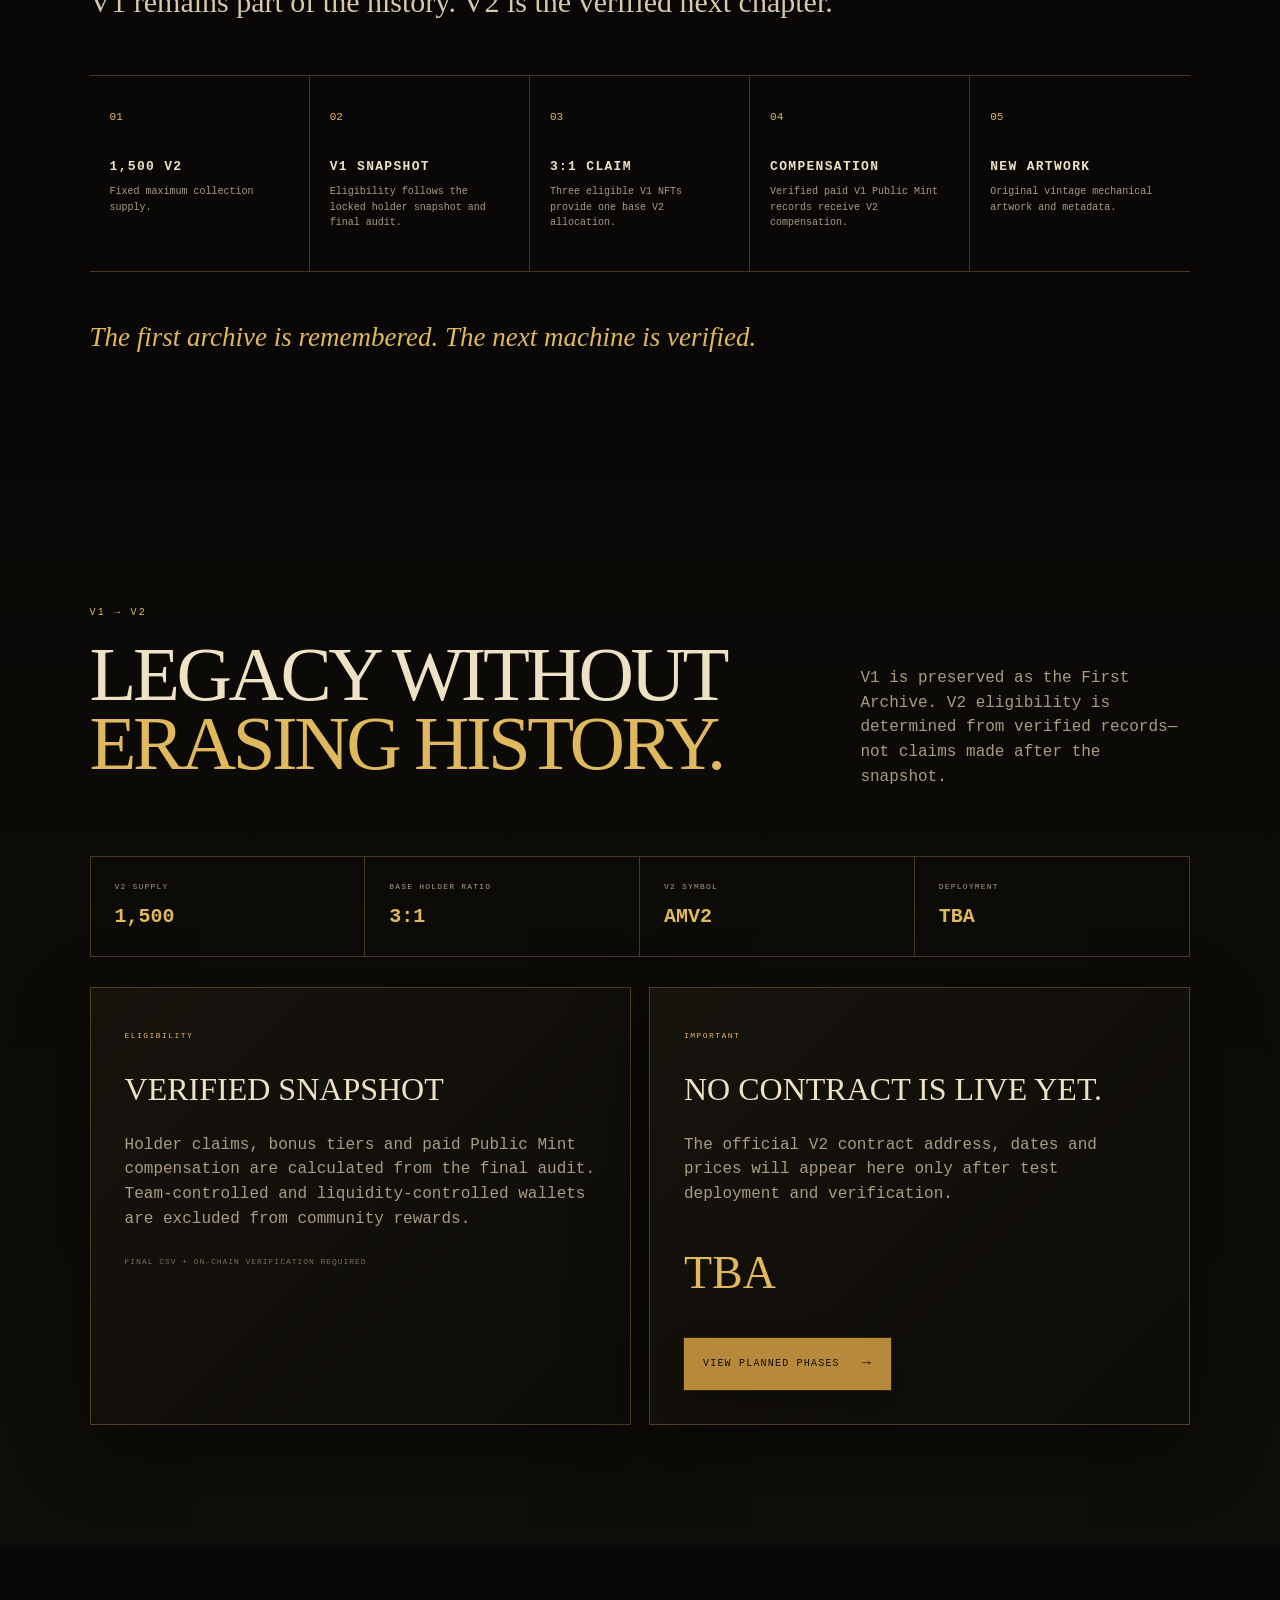
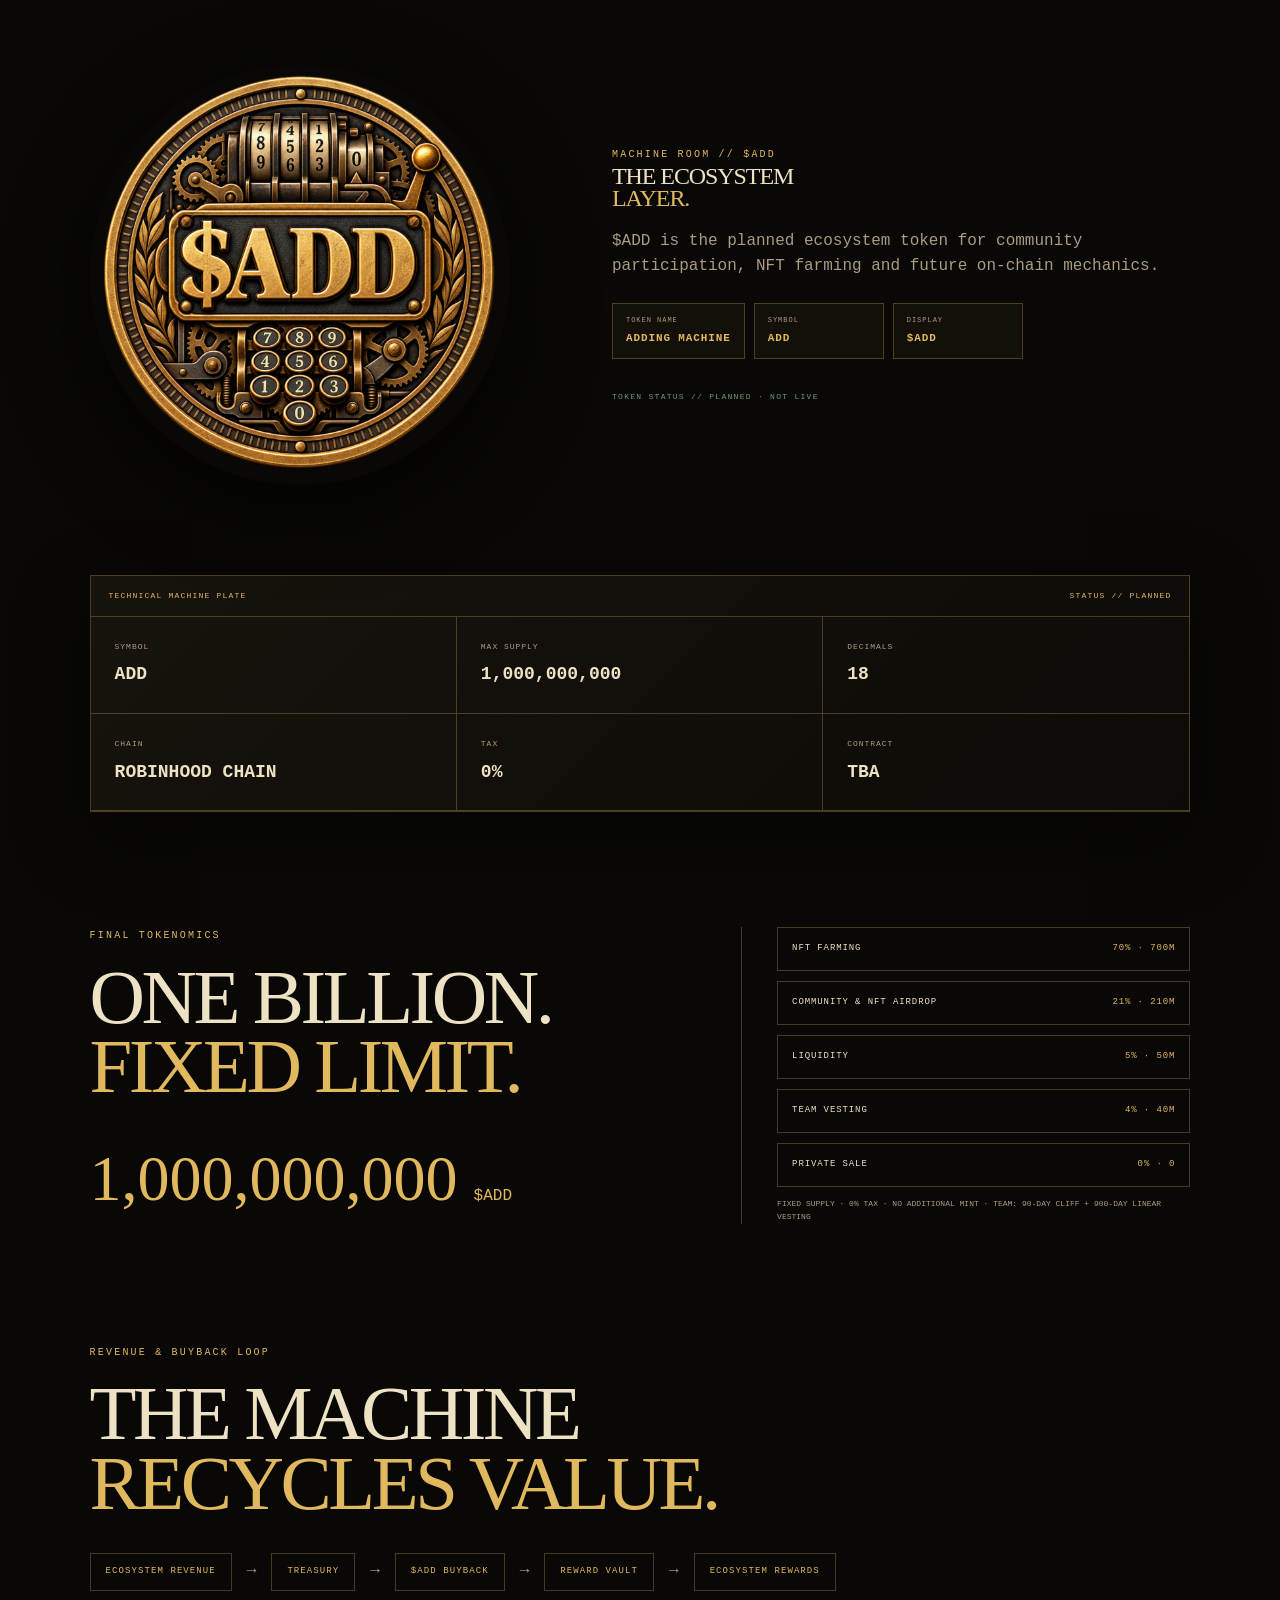
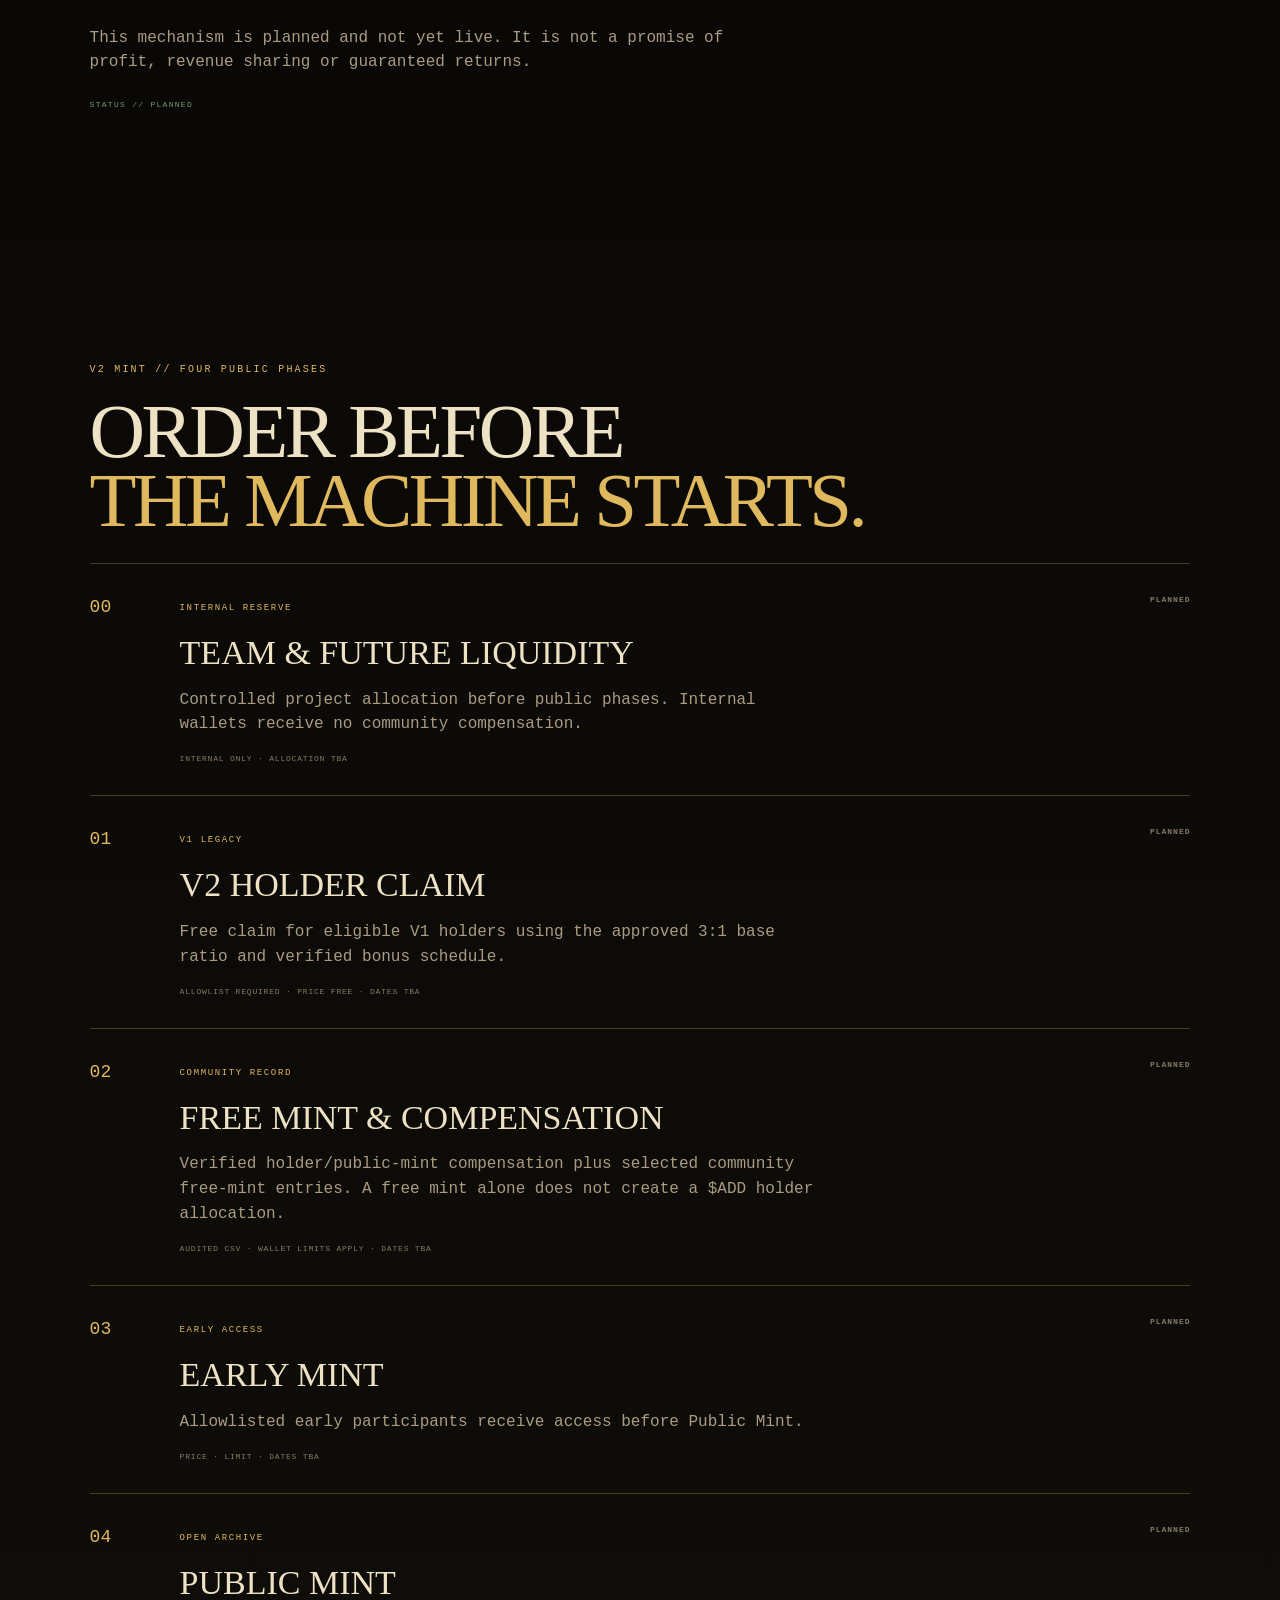
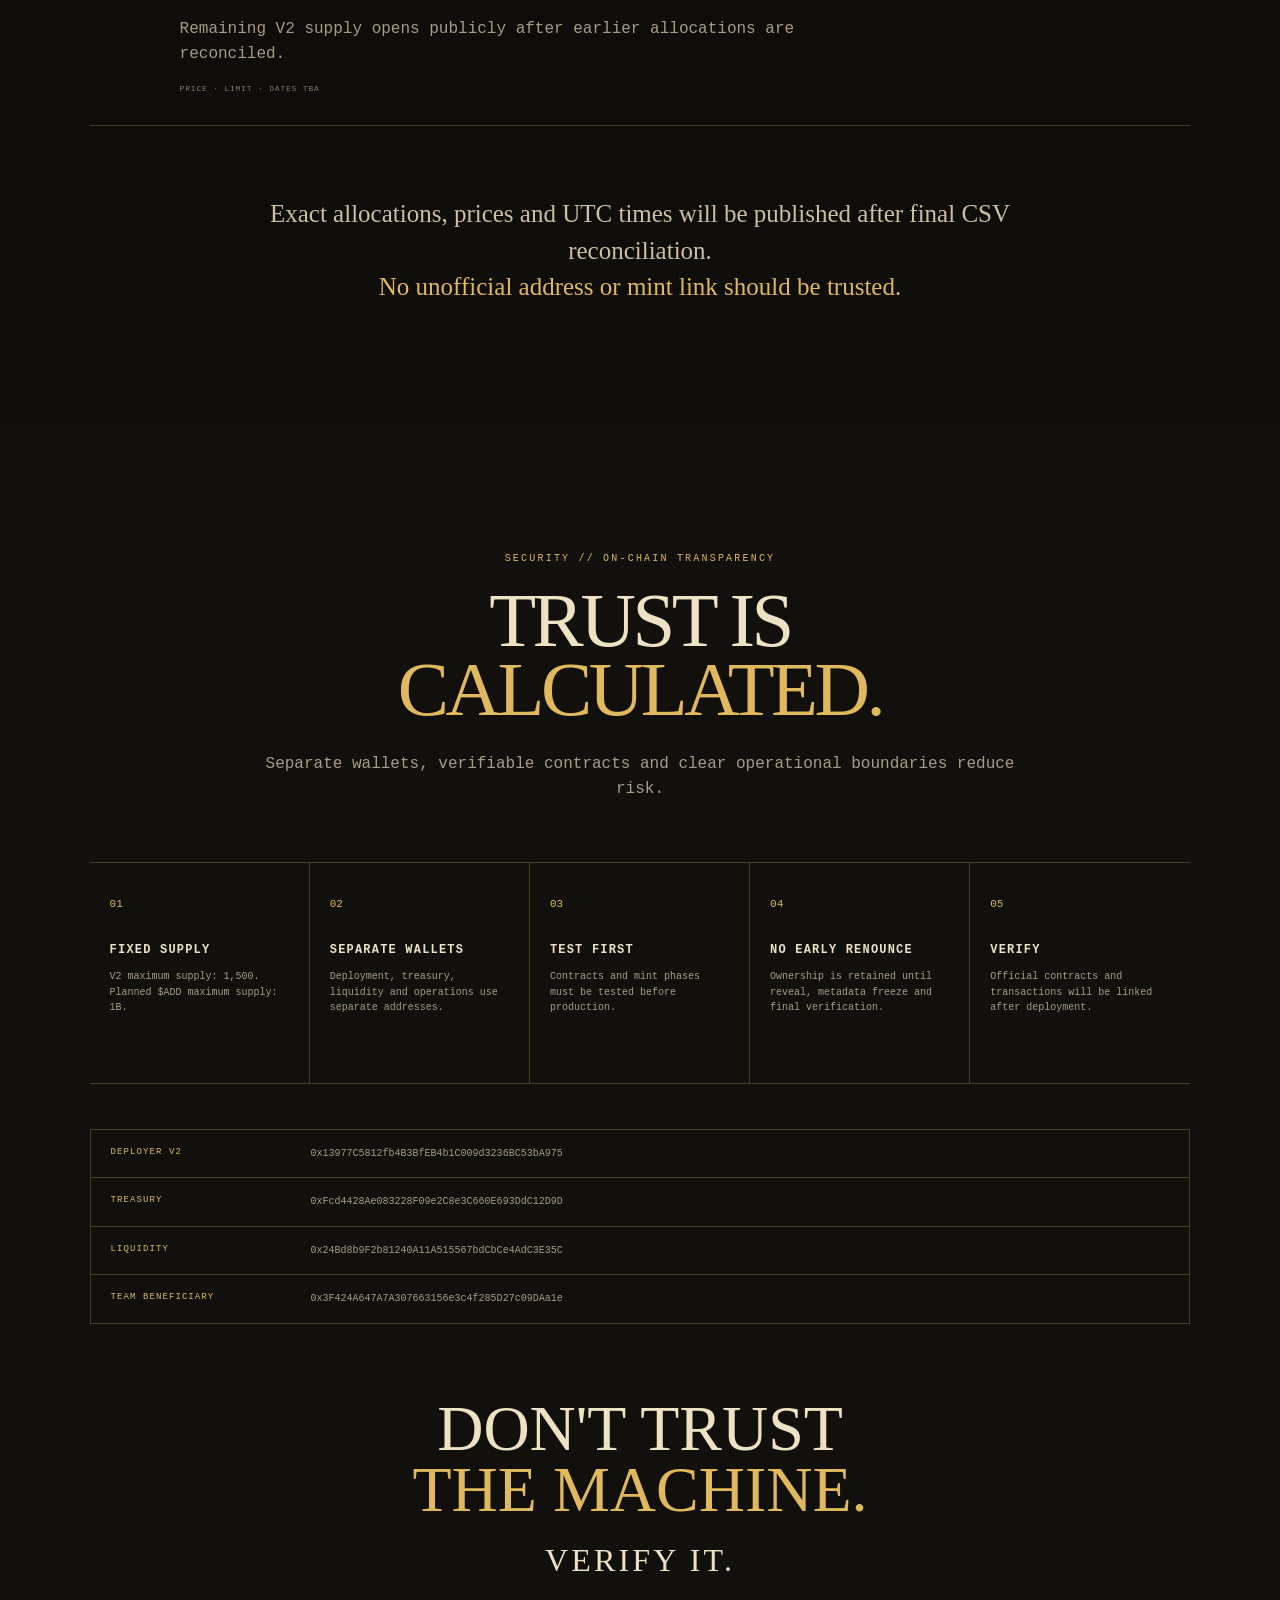
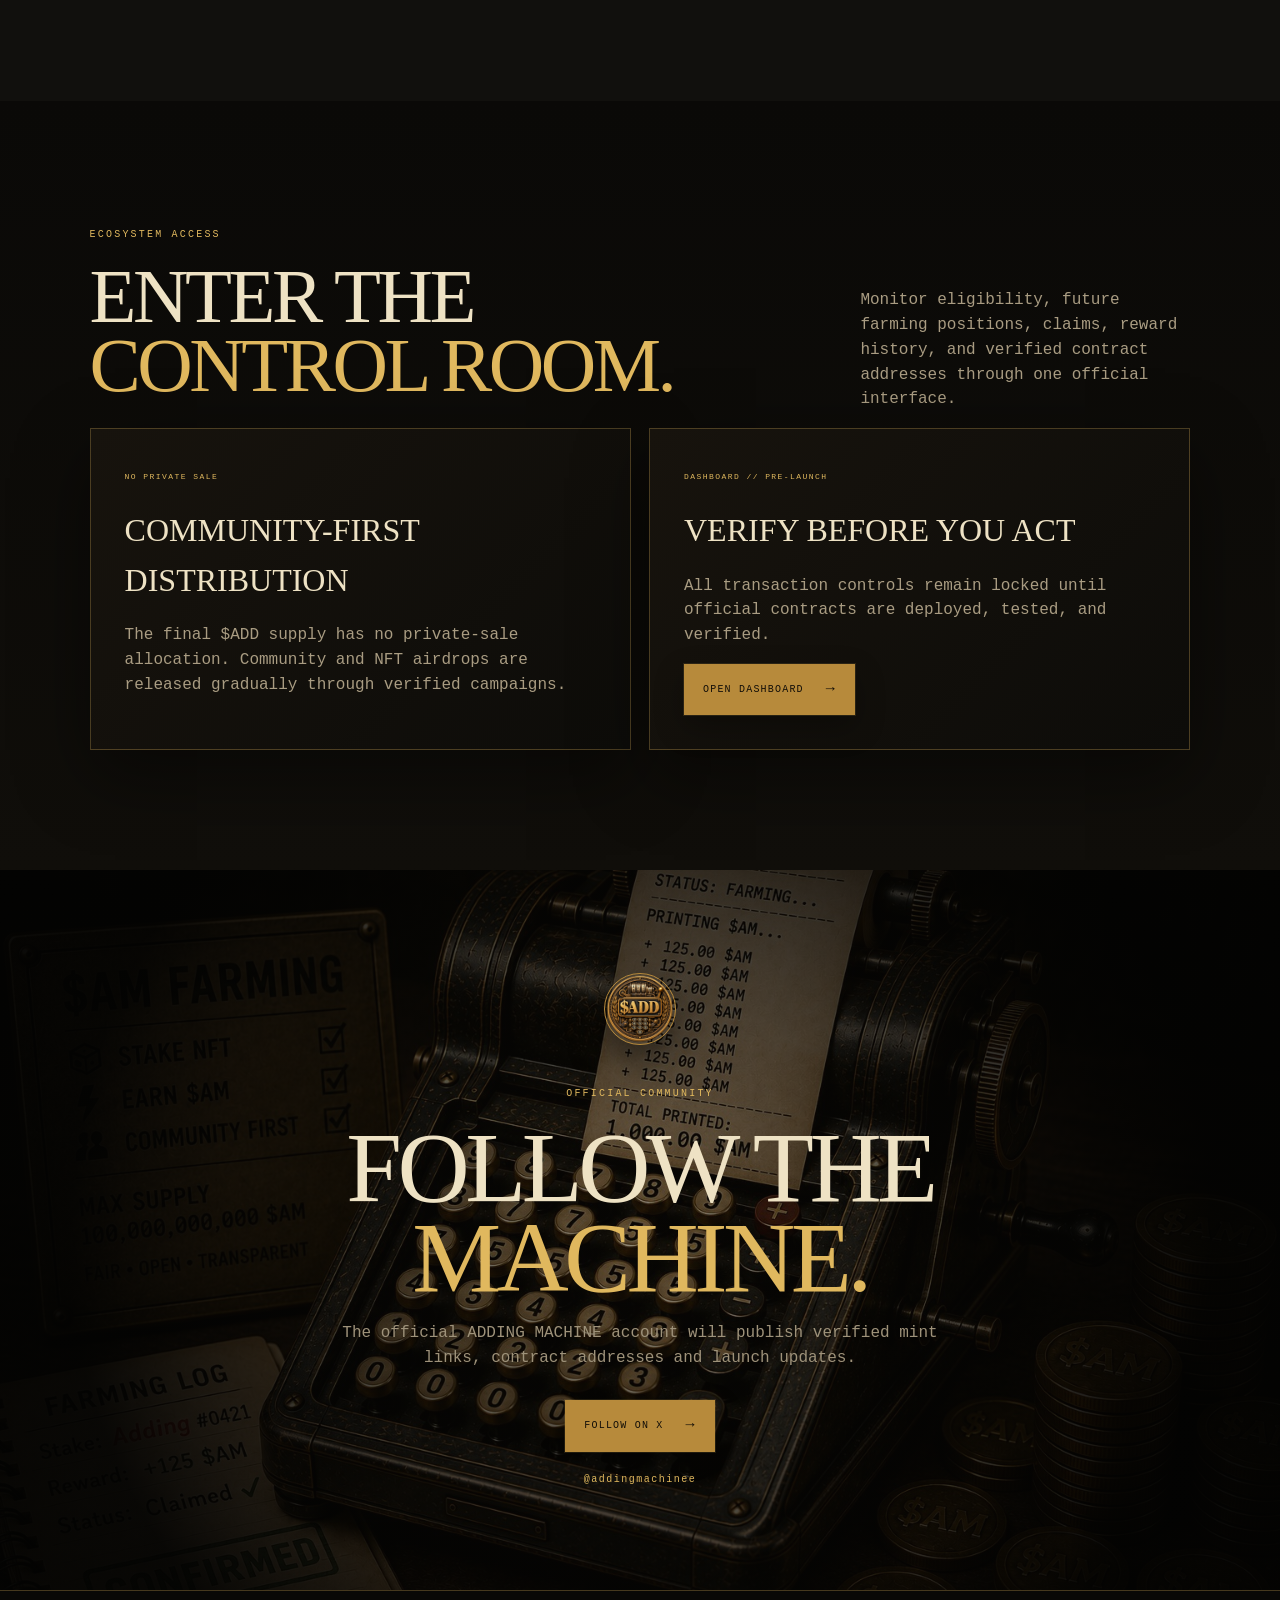
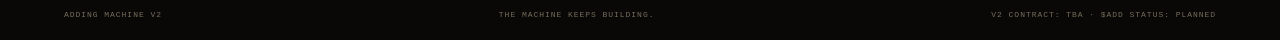
==== commit 75e8b257: "Update website with ADD dashboard and token branding Add the ecosystem dashboard, final ADD tokenomi" ====
--- a/index.html
+++ b/index.html
@@ -6,6 +6,7 @@
   <meta name="theme-color" content="#0a0907">
   <meta name="description" content="ADDING MACHINE V2 — 1,500 digital mechanical artifacts powering the next chapter of the ADDING MACHINE ecosystem.">
   <title>ADDING MACHINE V2 — THE MACHINE KEEPS BUILDING.</title>
+  <link rel="icon" type="image/png" href="add-token-logo.png">
   <link rel="stylesheet" href="styles.css">
 </head>
 <body>
@@ -14,7 +15,7 @@
     <a class="brand" href="#home" aria-label="Adding Machine V2 home"><span class="brand-mark">AM</span><span class="brand-copy"><b>ADDING MACHINE V2</b><small>THE MACHINE KEEPS BUILDING.</small></span></a>
     <button class="nav-toggle" aria-expanded="false" aria-controls="main-nav">MENU</button>
     <nav id="main-nav" class="main-nav">
-      <a href="#v2">V2</a><a href="#add-token">$ADD</a><a href="#mint-phases">MINT PHASES</a><a href="#transparency">TRANSPARENCY</a><a href="#partners">PARTNERS</a><a class="nav-mint" href="#mint-phases">V2 MINT — TBA</a>
+      <a href="#v2">V2</a><a href="#add-token">$ADD</a><a href="#mint-phases">MINT PHASES</a><a href="#transparency">TRANSPARENCY</a><a href="dashboard.html">DASHBOARD</a><a class="nav-mint" href="dashboard.html">OPEN APP →</a>
     </nav>
   </header>
 
@@ -60,14 +61,14 @@
     </section>
 
     <section id="add-token" class="section token-section">
-      <div class="token-hero"><div class="coin-wrap"><img src="assets/machine-coin.png" alt="$ADD antique bronze coin concept"></div><div><span class="eyebrow">MACHINE ROOM // $ADD</span><h2>THE ECOSYSTEM<br><em>LAYER.</em></h2><p>$ADD is the planned ecosystem token for community participation, NFT farming and future on-chain mechanics.</p><span class="status-tag">TOKEN STATUS // PLANNED · NOT LIVE</span></div></div>
+      <div class="token-hero"><div class="coin-wrap"><img src="add-token-logo.png" alt="Official Adding Machine $ADD token logo"></div><div><span class="eyebrow">MACHINE ROOM // $ADD</span><h2>THE ECOSYSTEM<br><em>LAYER.</em></h2><p>$ADD is the planned ecosystem token for community participation, NFT farming and future on-chain mechanics.</p><div class="token-identity" aria-label="Adding Machine token identity"><span><small>TOKEN NAME</small><b>ADDING MACHINE</b></span><span><small>SYMBOL</small><b>ADD</b></span><span><small>DISPLAY</small><b>$ADD</b></span></div><span class="status-tag">TOKEN STATUS // PLANNED · NOT LIVE</span></div></div>
       <div class="plate">
         <div class="plate-header"><span>TECHNICAL MACHINE PLATE</span><span>STATUS // PLANNED</span></div>
-        <div class="plate-grid"><div><span>TOKEN</span><strong>$ADD</strong></div><div><span>MAX SUPPLY</span><strong>1,000,000,000</strong></div><div><span>DECIMALS</span><strong>18</strong></div><div><span>CHAIN</span><strong>ROBINHOOD CHAIN</strong></div><div><span>TAX</span><strong>0%</strong></div><div><span>CONTRACT</span><strong>TBA</strong></div></div>
+        <div class="plate-grid"><div><span>SYMBOL</span><strong>ADD</strong></div><div><span>MAX SUPPLY</span><strong>1,000,000,000</strong></div><div><span>DECIMALS</span><strong>18</strong></div><div><span>CHAIN</span><strong>ROBINHOOD CHAIN</strong></div><div><span>TAX</span><strong>0%</strong></div><div><span>CONTRACT</span><strong>TBA</strong></div></div>
       </div>
       <div class="tokenomics">
-        <div><span class="eyebrow">DRAFT TOKENOMICS</span><h2>ONE BILLION.<br><em>FIXED LIMIT.</em></h2><div class="big-number">1,000,000,000 <small>$ADD</small></div></div>
-        <div class="allocation-list"><div><span>NFT FARMING / COMMUNITY</span><strong>70% · 700M</strong></div><div><span>NFT HOLDER AIRDROP</span><strong>10% · 100M</strong></div><div><span>TEAM</span><strong>10% · 100M</strong></div><div><span>LIQUIDITY</span><strong>5% · 50M</strong></div><div><span>PRIVATE SALE</span><strong>5% · 50M</strong></div><small>PLANNED ALLOCATION · TEAM AND PRIVATE-SALE VESTING REQUIRED</small></div>
+        <div><span class="eyebrow">FINAL TOKENOMICS</span><h2>ONE BILLION.<br><em>FIXED LIMIT.</em></h2><div class="big-number">1,000,000,000 <small>$ADD</small></div></div>
+        <div class="allocation-list"><div><span>NFT FARMING</span><strong>70% · 700M</strong></div><div><span>COMMUNITY &amp; NFT AIRDROP</span><strong>21% · 210M</strong></div><div><span>LIQUIDITY</span><strong>5% · 50M</strong></div><div><span>TEAM VESTING</span><strong>4% · 40M</strong></div><div><span>PRIVATE SALE</span><strong>0% · 0</strong></div><small>FIXED SUPPLY · 0% TAX · NO ADDITIONAL MINT · TEAM: 90-DAY CLIFF + 900-DAY LINEAR VESTING</small></div>
       </div>
       <div class="why-am"><span class="eyebrow">REVENUE & BUYBACK LOOP</span><h2>THE MACHINE<br><em>RECYCLES VALUE.</em></h2><div class="flow-horizontal"><span>ECOSYSTEM REVENUE</span><b>→</b><span>TREASURY</span><b>→</b><span>$ADD BUYBACK</span><b>→</b><span>REWARD VAULT</span><b>→</b><span>ECOSYSTEM REWARDS</span></div><p>This mechanism is planned and not yet live. It is not a promise of profit, revenue sharing or guaranteed returns.</p><span class="status-tag">STATUS // PLANNED</span></div>
     </section>
@@ -87,16 +88,16 @@
     <section id="transparency" class="section security">
       <div class="section-heading centered"><span class="eyebrow">SECURITY // ON-CHAIN TRANSPARENCY</span><h2>TRUST IS<br><em>CALCULATED.</em></h2><p>Separate wallets, verifiable contracts and clear operational boundaries reduce risk.</p></div>
       <div class="security-grid"><article><span>01</span><h3>FIXED SUPPLY</h3><p>V2 maximum supply: 1,500. Planned $ADD maximum supply: 1B.</p></article><article><span>02</span><h3>SEPARATE WALLETS</h3><p>Deployment, treasury, liquidity and operations use separate addresses.</p></article><article><span>03</span><h3>TEST FIRST</h3><p>Contracts and mint phases must be tested before production.</p></article><article><span>04</span><h3>NO EARLY RENOUNCE</h3><p>Ownership is retained until reveal, metadata freeze and final verification.</p></article><article><span>05</span><h3>VERIFY</h3><p>Official contracts and transactions will be linked after deployment.</p></article></div>
-      <div class="wallet-registry"><div><span>DEPLOYER V2</span><code>0x13977C5812fb4B3BfEB4b1C009d3236BC53bA975</code></div><div><span>TREASURY</span><code>0xFcd4428Ae083228F09e2C8e3C660E693DdC12D9D</code></div><div><span>LIQUIDITY</span><code>0x24Bd8b9F2b81240A11A515567bdCbCe4AdC3E35C</code></div><div><span>TEAM / OPERATIONAL</span><code>0xe113669DbF5C123C072d6FC4EEBE993dB573c650</code></div></div>
+      <div class="wallet-registry"><div><span>DEPLOYER V2</span><code>0x13977C5812fb4B3BfEB4b1C009d3236BC53bA975</code></div><div><span>TREASURY</span><code>0xFcd4428Ae083228F09e2C8e3C660E693DdC12D9D</code></div><div><span>LIQUIDITY</span><code>0x24Bd8b9F2b81240A11A515567bdCbCe4AdC3E35C</code></div><div><span>TEAM BENEFICIARY</span><code>0x3F424A647A7A307663156e3c4f285D27c09DAa1e</code></div></div>
       <div class="verify-close">DON'T TRUST<br><strong>THE MACHINE.</strong><br><span>VERIFY IT.</span></div>
     </section>
 
     <section id="partners" class="section nft-section section-dark">
-      <div class="split-heading"><div><span class="eyebrow">BUILD WITH THE MACHINE</span><h2>STRATEGIC<br><em>PARTICIPATION.</em></h2></div><p>ADDING MACHINE is building a digital collectible economy around NFTs, $ADD, community participation and transparent on-chain mechanics.</p></div>
-      <div class="mint-panels"><article class="metal-card"><span class="card-kicker">PRIVATE ROUND // PLANNED</span><h3>5% MAXIMUM ALLOCATION</h3><p>Terms are TBA. Vesting is required. No guaranteed return or revenue-sharing promise is offered.</p></article><article class="metal-card"><span class="card-kicker">PARTNERS</span><h3>BUILD THE INFRASTRUCTURE</h3><p>Strategic partners may support liquidity, infrastructure, integrations and ecosystem development. Details will be announced through official channels.</p></article></div>
+      <div class="split-heading"><div><span class="eyebrow">ECOSYSTEM ACCESS</span><h2>ENTER THE<br><em>CONTROL ROOM.</em></h2></div><p>Monitor eligibility, future farming positions, claims, reward history, and verified contract addresses through one official interface.</p></div>
+      <div class="mint-panels"><article class="metal-card"><span class="card-kicker">NO PRIVATE SALE</span><h3>COMMUNITY-FIRST DISTRIBUTION</h3><p>The final $ADD supply has no private-sale allocation. Community and NFT airdrops are released gradually through verified campaigns.</p></article><article class="metal-card"><span class="card-kicker">DASHBOARD // PRE-LAUNCH</span><h3>VERIFY BEFORE YOU ACT</h3><p>All transaction controls remain locked until official contracts are deployed, tested, and verified.</p><a class="btn btn-primary" href="dashboard.html">OPEN DASHBOARD <span>→</span></a></article></div>
     </section>
 
-    <section id="community" class="community"><div class="community-overlay"></div><div class="community-inner"><span class="mini-coin">$ADD</span><span class="eyebrow">OFFICIAL COMMUNITY</span><h2>FOLLOW THE<br><em>MACHINE.</em></h2><p>The official ADDING MACHINE account will publish verified mint links, contract addresses and launch updates.</p><a class="btn btn-primary" href="https://x.com/addingmachinee" data-x-link target="_blank" rel="noopener noreferrer">FOLLOW ON X <span>→</span></a><div class="x-handle">@addingmachinee</div></div></section>
+    <section id="community" class="community"><div class="community-overlay"></div><div class="community-inner"><span class="mini-coin"><img src="add-token-logo.png" alt=""></span><span class="eyebrow">OFFICIAL COMMUNITY</span><h2>FOLLOW THE<br><em>MACHINE.</em></h2><p>The official ADDING MACHINE account will publish verified mint links, contract addresses and launch updates.</p><a class="btn btn-primary" href="https://x.com/addingmachinee" data-x-link target="_blank" rel="noopener noreferrer">FOLLOW ON X <span>→</span></a><div class="x-handle">@addingmachinee</div></div></section>
   </main>
 
   <footer class="footer"><span>ADDING MACHINE V2</span><span>THE MACHINE KEEPS BUILDING.</span><span>V2 CONTRACT: TBA · $ADD STATUS: PLANNED</span></footer>
--- a/styles.css
+++ b/styles.css
@@ -23,7 +23,7 @@
 }
 *{box-sizing:border-box}html{scroll-behavior:smooth}body{margin:0;background:var(--black);color:var(--ivory);font-family:var(--mono);line-height:1.55;overflow-x:hidden}
 body:before{content:"";position:fixed;inset:0;pointer-events:none;opacity:.07;background-image:radial-gradient(#fff .7px,transparent .7px);background-size:5px 5px;z-index:20}
-a{color:inherit;text-decoration:none}button,input{font:inherit}.grain{position:fixed;inset:0;pointer-events:none;z-index:19;opacity:.045;background-image:url("assets/antique-calculator.png");background-size:900px;mix-blend-mode:screen}
+a{color:inherit;text-decoration:none}button,input{font:inherit}.grain{position:fixed;inset:0;pointer-events:none;z-index:19;opacity:.045;background-image:url("antique-calculator.png");background-size:900px;mix-blend-mode:screen}
 .site-header{position:fixed;top:0;left:0;right:0;z-index:30;display:flex;align-items:center;justify-content:space-between;padding:18px 4vw;background:linear-gradient(180deg,rgba(8,7,5,.94),rgba(8,7,5,.6),transparent);backdrop-filter:blur(5px)}
 .brand{display:flex;gap:12px;align-items:center}.brand-mark{display:grid;place-items:center;width:34px;height:34px;border:1px solid var(--bronze);color:var(--bronze2);font-weight:700}.brand-copy{display:grid;line-height:1.05}.brand-copy b{font-size:12px;letter-spacing:.18em}.brand-copy small{font-size:8px;color:var(--muted);letter-spacing:.15em;margin-top:4px}
 .main-nav{display:flex;gap:22px;align-items:center;font-size:10px;letter-spacing:.15em}.main-nav a{color:#cfc2a6;transition:.2s}.main-nav a:hover{color:var(--bronze2)}.nav-mint{border:1px solid var(--bronze);padding:9px 15px;color:var(--bronze2)!important}
@@ -40,10 +40,11 @@
 .split-heading{display:flex;justify-content:space-between;align-items:end;gap:30px}.split-heading>p{color:var(--muted);max-width:330px}.nft-stat-grid{display:grid;grid-template-columns:repeat(4,1fr);margin:50px 0 30px;border:1px solid var(--line)}.nft-stat-grid div{padding:24px;border-right:1px solid var(--line)}.nft-stat-grid div:last-child{border:0}.nft-stat-grid span{font-size:8px;letter-spacing:.15em;color:var(--muted);display:block}.nft-stat-grid strong{font-size:20px;color:var(--bronze2);display:block;margin-top:8px}.mint-panels{display:grid;grid-template-columns:1fr 1fr;gap:18px}.metal-card{padding:34px;border:1px solid var(--line);background:linear-gradient(135deg,#17130d,#0d0c09);box-shadow:var(--shadow);min-height:280px}.card-kicker{font-size:8px;color:var(--bronze2);letter-spacing:.18em}.metal-card h3{font-family:var(--serif);font-size:32px;font-weight:500;margin:18px 0}.metal-card p{color:var(--muted);max-width:520px}.meter{height:5px;background:#272016;margin:35px 0 10px}.meter i{display:block;height:100%;background:var(--green)}.metal-card small{font-size:8px;letter-spacing:.12em;color:#776d5b}.price{font-family:var(--serif);font-size:46px;color:var(--bronze2);margin:30px 0}.price small{font-family:var(--mono);font-size:10px}.integration-note{display:block;margin-top:15px}
 .explorer-shell{border:1px solid var(--line);background:#0c0b09}.explorer-top{padding:24px;border-bottom:1px solid var(--line);display:grid;grid-template-columns:280px 1fr;gap:30px}.explorer-top label{font-size:8px;letter-spacing:.15em;color:var(--muted)}input{display:block;width:100%;margin-top:9px;background:#15120d;border:1px solid var(--line);color:var(--ivory);padding:12px;outline:none}input:focus{border-color:var(--bronze2)}.filter-list{display:flex;flex-wrap:wrap;gap:8px;align-content:center}.filter-list button{border:1px solid rgba(183,138,59,.28);background:#14110d;color:#9f937a;padding:8px 10px;font-size:8px;letter-spacing:.08em}.explorer-result{padding:24px}.terminal-line{font-size:8px;color:var(--muted);letter-spacing:.12em;margin-bottom:18px}.machine-card{display:grid;grid-template-columns:1fr 1fr;border:1px solid var(--line);min-height:320px}.machine-card img{width:100%;height:100%;min-height:320px;object-fit:cover}.machine-card>div{padding:35px}.machine-card h3{font-family:var(--serif);font-size:32px;font-weight:500;margin:14px 0 25px}.machine-card dl{font-size:9px;display:grid;grid-template-columns:100px 1fr;gap:12px;border-top:1px solid var(--line);padding-top:18px}.machine-card dt{color:var(--bronze2)}.machine-card dd{margin:0;color:var(--muted)}
 .token-hero{display:grid;grid-template-columns:.8fr 1.2fr;align-items:center;gap:8vw;max-width:1150px;margin:0 auto 90px}.coin-wrap{display:flex;justify-content:center}.coin-wrap img{width:min(33vw,420px);border-radius:50%;box-shadow:0 25px 80px rgba(0,0,0,.7)}.token-hero p{max-width:600px;color:var(--muted)}.plate{border:1px solid var(--line);background:linear-gradient(135deg,#17130d,#0d0b08);max-width:1150px;margin:auto;box-shadow:var(--shadow)}.plate-header{display:flex;justify-content:space-between;padding:14px 18px;border-bottom:1px solid var(--line);font-size:8px;letter-spacing:.15em;color:var(--bronze2)}.plate-grid{display:grid;grid-template-columns:repeat(3,1fr)}.plate-grid div{padding:24px;border-right:1px solid var(--line);border-bottom:1px solid var(--line)}.plate-grid div:nth-child(3n){border-right:0}.plate-grid .wide{grid-column:1/-1;border-bottom:0}.plate-grid span{font-size:8px;color:var(--muted);display:block;letter-spacing:.12em}.plate-grid strong{font-size:18px;display:block;margin-top:8px}.verified{color:var(--green)!important}
+.token-identity{display:flex;flex-wrap:wrap;gap:9px;margin:24px 0}.token-identity>span{display:grid;min-width:130px;padding:11px 13px;border:1px solid var(--line);background:rgba(183,138,59,.06)}.token-identity small{font-size:7px;letter-spacing:.14em;color:var(--muted)}.token-identity b{margin-top:4px;color:var(--bronze2);font-size:11px;letter-spacing:.08em}
 .tokenomics{display:grid;grid-template-columns:1.1fr .9fr;gap:8vw;align-items:center;margin:110px auto 80px;max-width:1150px}.big-number{font-family:var(--serif);font-size:clamp(35px,5vw,68px);color:var(--bronze2)}.big-number small{font-family:var(--mono);font-size:16px}.flow-diagram{border-left:1px solid var(--line);padding-left:35px;display:flex;flex-direction:column;gap:10px}.flow-diagram div{border:1px solid var(--line);padding:12px;text-align:center;font-size:10px;letter-spacing:.12em}.flow-diagram i{text-align:center;color:var(--bronze2);font-style:normal}.flow-diagram small{color:var(--muted);font-size:8px;margin-top:10px}.pillars{display:grid;grid-template-columns:repeat(3,1fr);border-top:1px solid var(--line);border-bottom:1px solid var(--line);max-width:1150px;margin:auto}.pillars>div{padding:30px;border-right:1px solid var(--line)}.pillars>div:last-child{border:0}.pillars span{color:var(--bronze2)}.pillars h3{font-family:var(--serif);font-size:28px;font-weight:500;margin:20px 0 6px}.pillars p{color:var(--muted);margin:0}.why-am{max-width:1150px;margin:110px auto 0}.why-am>p{max-width:700px;color:var(--muted)}.flow-horizontal{display:flex;align-items:center;gap:15px;flex-wrap:wrap;margin:35px 0}.flow-horizontal span{border:1px solid var(--line);padding:11px 15px;color:var(--bronze2);font-size:9px;letter-spacing:.12em}.flow-horizontal b{font-weight:400;color:var(--muted)}.status-tag{font-size:8px;letter-spacing:.16em;color:var(--green)}
 .security{background:#11100d}.centered{text-align:center;max-width:760px;margin:0 auto 60px}.centered p{color:var(--muted)}.security-grid{display:grid;grid-template-columns:repeat(5,1fr);border-top:1px solid var(--line);border-bottom:1px solid var(--line)}.security-grid article{padding:28px 20px;border-right:1px solid var(--line);min-height:220px}.security-grid article:last-child{border:0}.security-grid h3{font-size:12px;letter-spacing:.1em;margin:25px 0 10px}.security-grid p{color:var(--muted);font-size:10px}.verify-close{text-align:center;font-family:var(--serif);font-size:clamp(38px,5vw,65px);line-height:.95;margin-top:75px}.verify-close strong{color:var(--bronze2);font-weight:500}.verify-close span{font-size:.5em;letter-spacing:.1em}
 .phase-list{border-top:1px solid var(--line)}.phase{display:grid;grid-template-columns:70px 1fr 160px;gap:20px;padding:30px 0;border-bottom:1px solid var(--line);align-items:start}.phase-no{font-size:18px}.phase-main>span{font-size:9px;color:var(--bronze2);letter-spacing:.18em}.phase-main h3{font-family:var(--serif);font-size:34px;font-weight:500;margin:8px 0}.phase-main p{color:var(--muted);max-width:650px}.phase b{font-size:8px;letter-spacing:.12em;color:#847965;text-align:right}.phase.live b{color:var(--green)}.focus{font-size:8px;letter-spacing:.1em;color:#867a65}.flow-small{font-size:11px;color:var(--bronze2);margin:20px 0}.phase-closing{text-align:center;font-family:var(--serif);font-size:25px;line-height:1.45;margin:70px auto 0;max-width:760px;color:#cdbf9f}.phase-closing strong{color:var(--bronze2);font-weight:500}
-.community{min-height:80vh;position:relative;display:grid;place-items:center;text-align:center;overflow:hidden;background:#050504 url("assets/farming-machine.png") center/cover no-repeat}.community-overlay{position:absolute;inset:0;background:radial-gradient(circle at center,rgba(15,12,8,.45),rgba(3,3,2,.97) 78%)}.community-inner{position:relative;z-index:2;padding:80px 20px}.mini-coin{display:grid;place-items:center;width:60px;height:60px;border-radius:50%;margin:0 auto 35px;border:1px solid var(--bronze);color:var(--bronze2);font-family:var(--serif);font-size:19px}.community h2{font-size:clamp(55px,8vw,100px);margin:18px 0}.community p{max-width:600px;color:#9e927a;margin:0 auto 30px}.x-handle{margin-top:20px;font-size:10px;color:var(--bronze2);letter-spacing:.15em}
+.community{min-height:80vh;position:relative;display:grid;place-items:center;text-align:center;overflow:hidden;background:#050504 url("farming-machine.png") center/cover no-repeat}.community-overlay{position:absolute;inset:0;background:radial-gradient(circle at center,rgba(15,12,8,.45),rgba(3,3,2,.97) 78%)}.community-inner{position:relative;z-index:2;padding:80px 20px}.mini-coin{display:grid;place-items:center;width:72px;height:72px;border-radius:50%;margin:0 auto 35px;border:1px solid var(--bronze);overflow:hidden;box-shadow:0 15px 35px rgba(0,0,0,.5)}.mini-coin img{width:100%;height:100%;object-fit:contain}.community h2{font-size:clamp(55px,8vw,100px);margin:18px 0}.community p{max-width:600px;color:#9e927a;margin:0 auto 30px}.x-handle{margin-top:20px;font-size:10px;color:var(--bronze2);letter-spacing:.15em}
 .final-screen{min-height:75vh;display:grid;place-items:center;text-align:center;position:relative;overflow:hidden;background:radial-gradient(circle at center,rgba(80,57,24,.12),#050504 55%)}.final-machine-glow{position:absolute;width:600px;height:300px;background:radial-gradient(ellipse,rgba(183,138,59,.13),transparent 65%);filter:blur(20px)}.final-screen>*{position:relative;z-index:2}.final-screen h2{font-size:clamp(55px,8vw,105px);margin:20px 0}.final-screen p{font-size:11px;letter-spacing:.15em;color:var(--muted);line-height:2}.footer{display:flex;justify-content:space-between;gap:20px;padding:18px 5vw;border-top:1px solid var(--line);font-size:8px;letter-spacing:.12em;color:#766d5c}
 @media(max-width:900px){
  .main-nav{gap:13px}.hero{grid-template-columns:1fr}.hero-art{order:-1}.hero-image-wrap{width:min(75vw,480px)}.counter-item{padding:22px 3vw}.origin-grid{grid-template-columns:repeat(2,1fr)}.origin-grid article:nth-child(2){border-right:0}.origin-grid article:nth-child(3){border-top:1px solid var(--line)}.origin-grid article:nth-child(4){border-top:1px solid var(--line)}.origin-grid article:nth-child(5){grid-column:1/-1;border-top:1px solid var(--line);border-right:0}.security-grid{grid-template-columns:repeat(2,1fr)}.security-grid article:nth-child(2n){border-right:0}.security-grid article:nth-child(n+3){border-top:1px solid var(--line)}.token-hero,.tokenomics{grid-template-columns:1fr}.coin-wrap{justify-content:flex-start}.coin-wrap img{width:min(60vw,360px)}.nft-stat-grid{grid-template-columns:repeat(2,1fr)}.nft-stat-grid div:nth-child(2){border-right:0}.nft-stat-grid div:nth-child(n+3){border-top:1px solid var(--line)}.mint-panels{grid-template-columns:1fr}
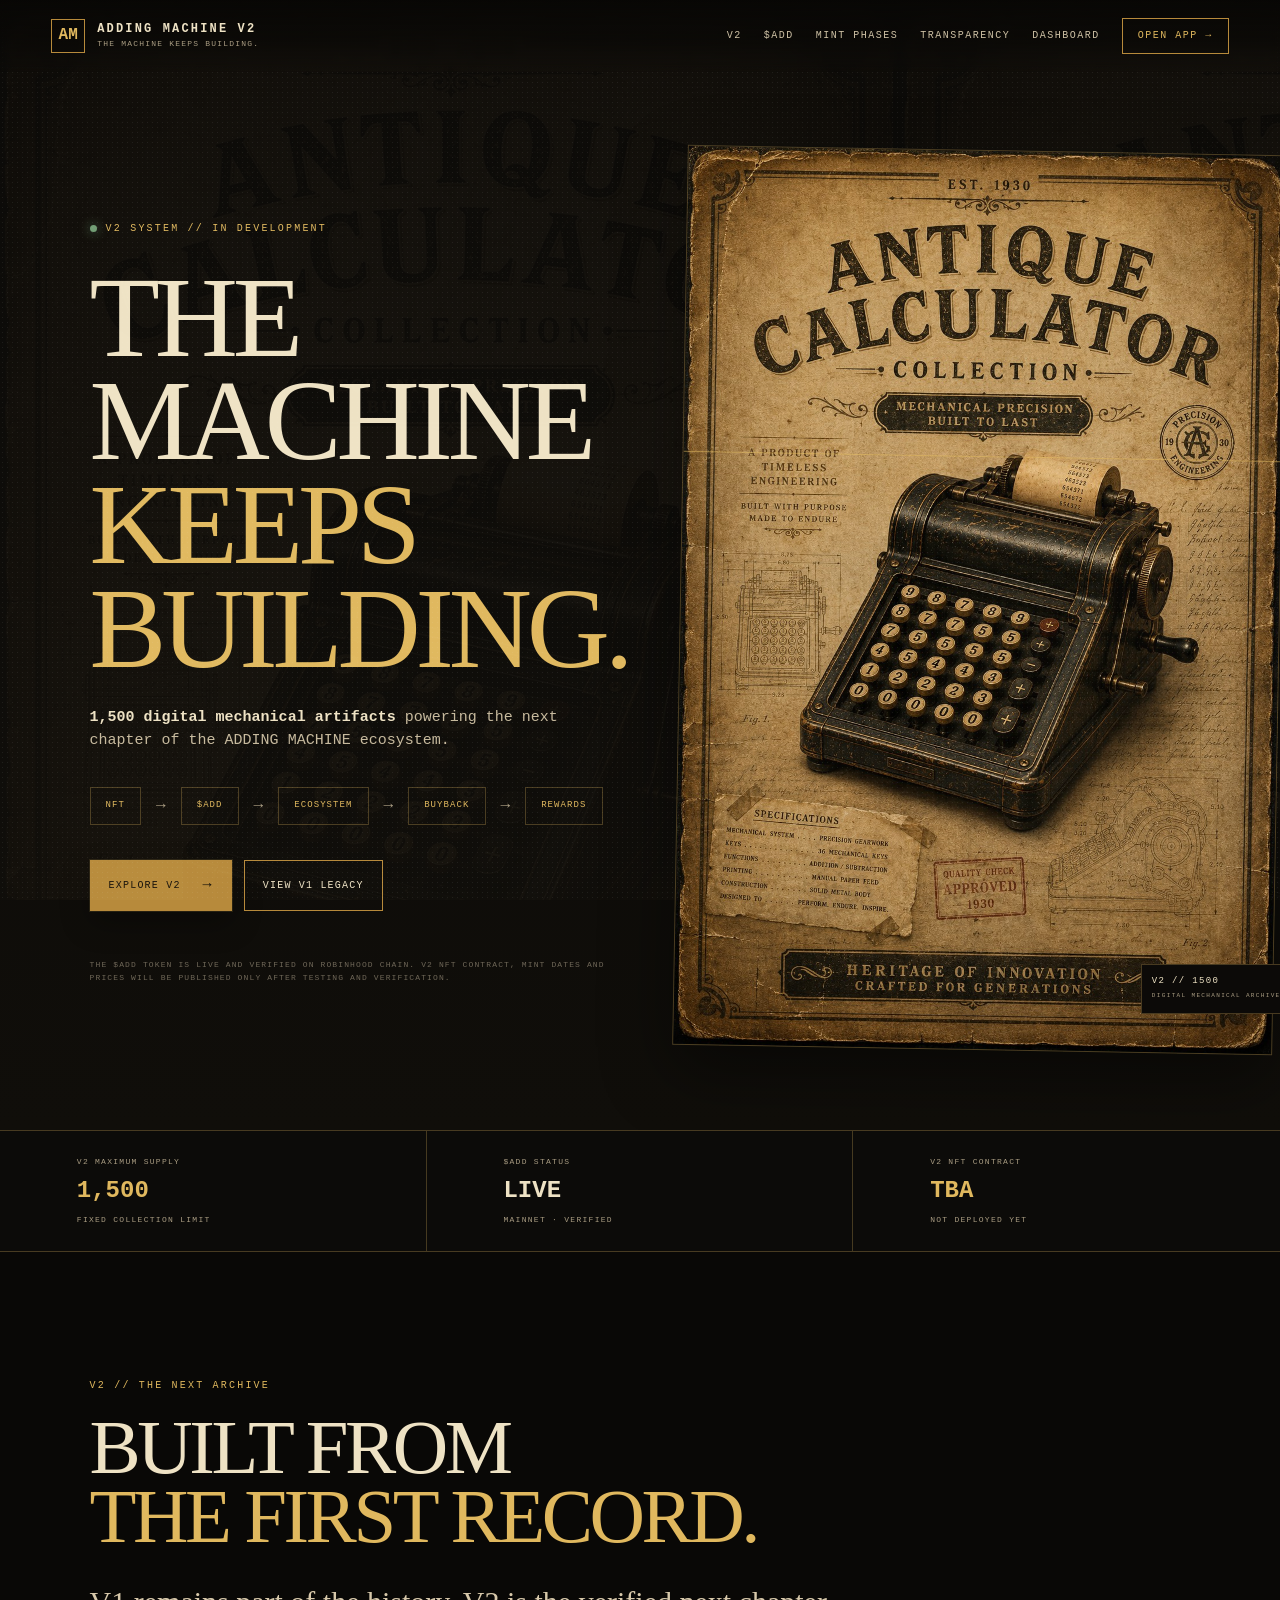
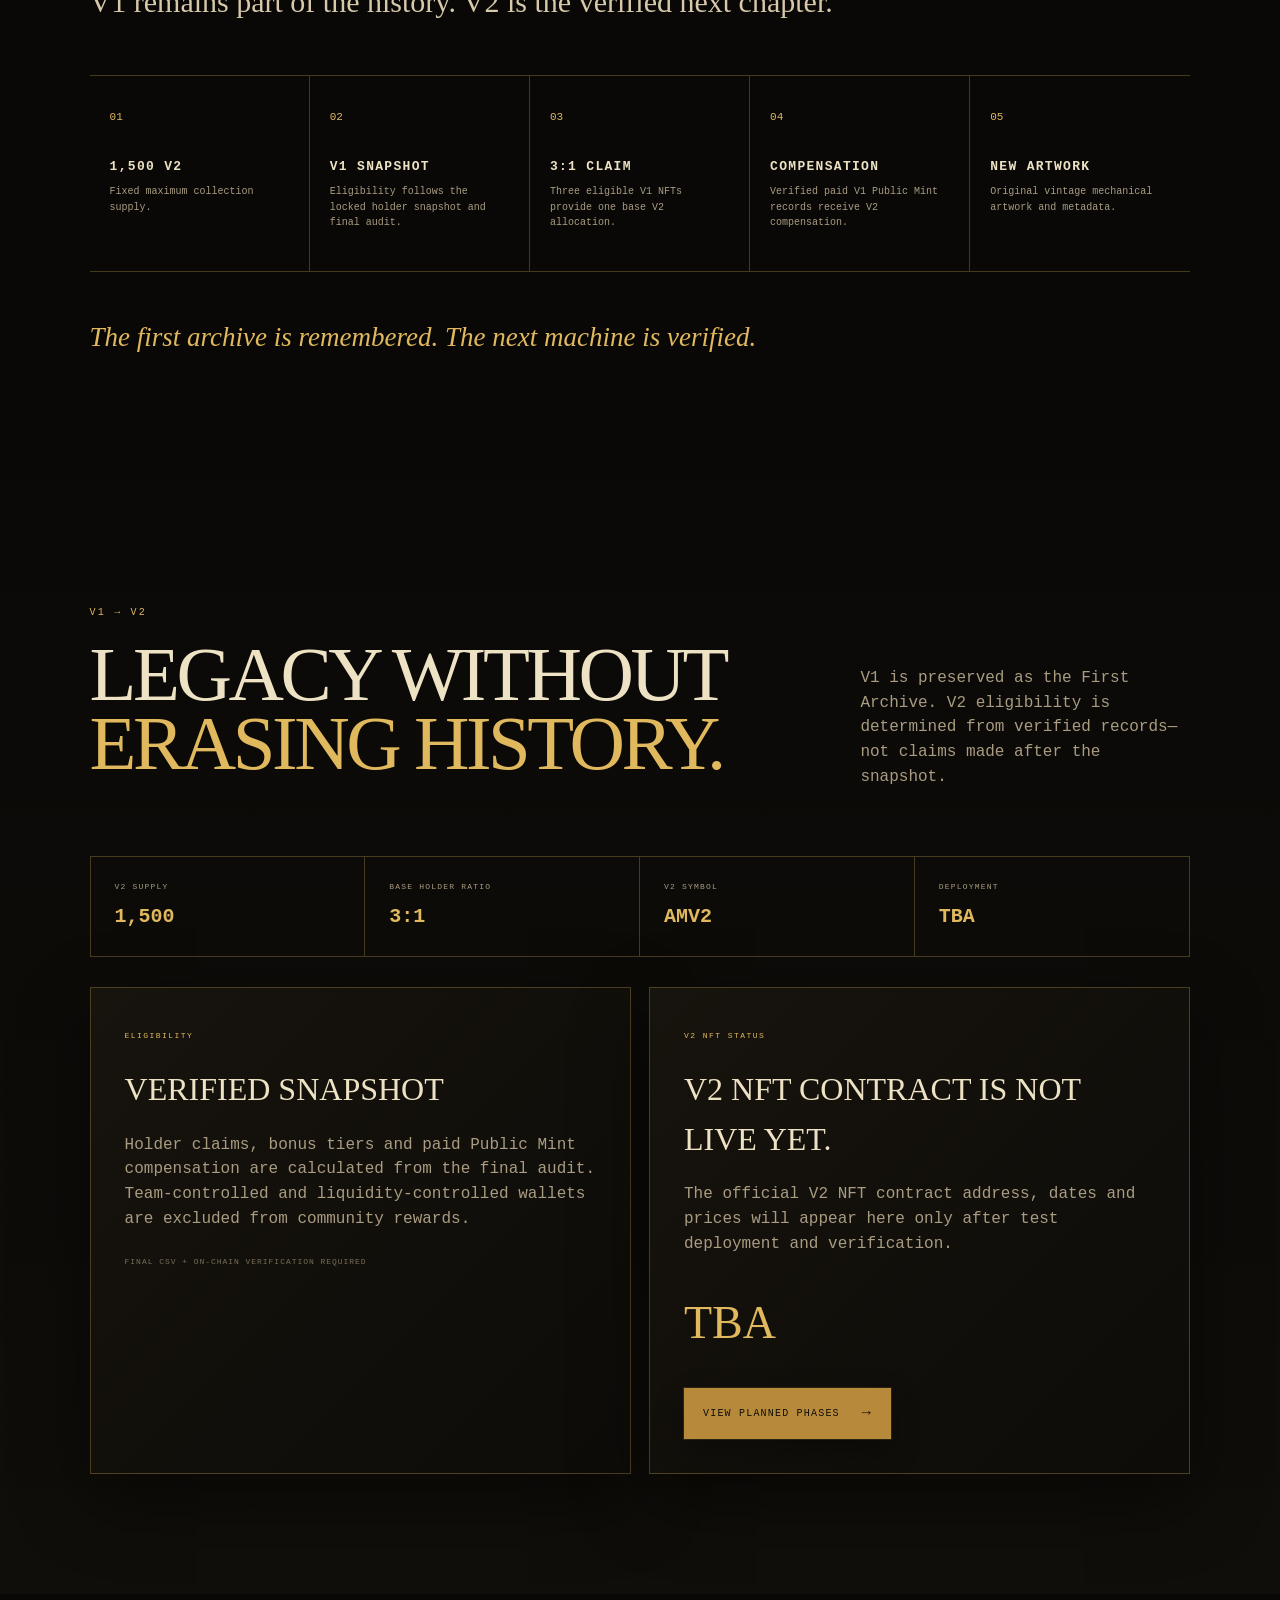
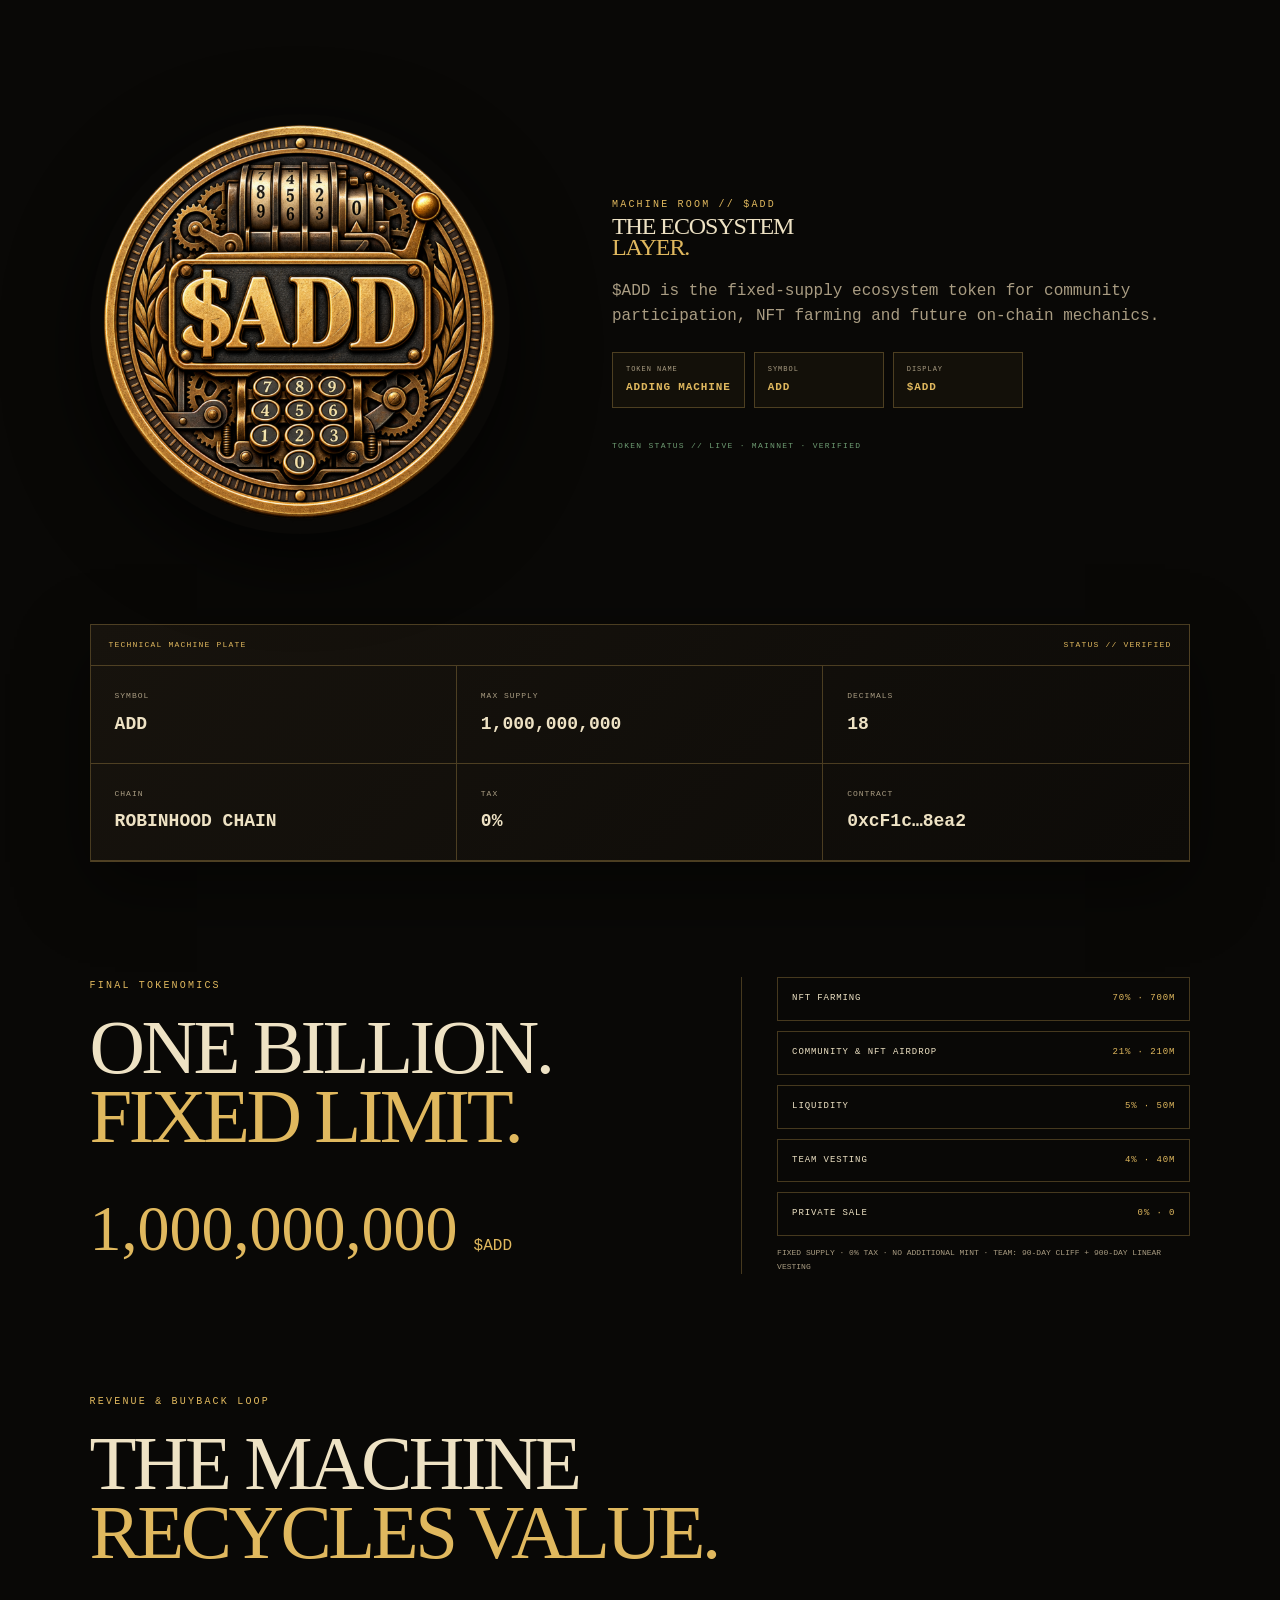
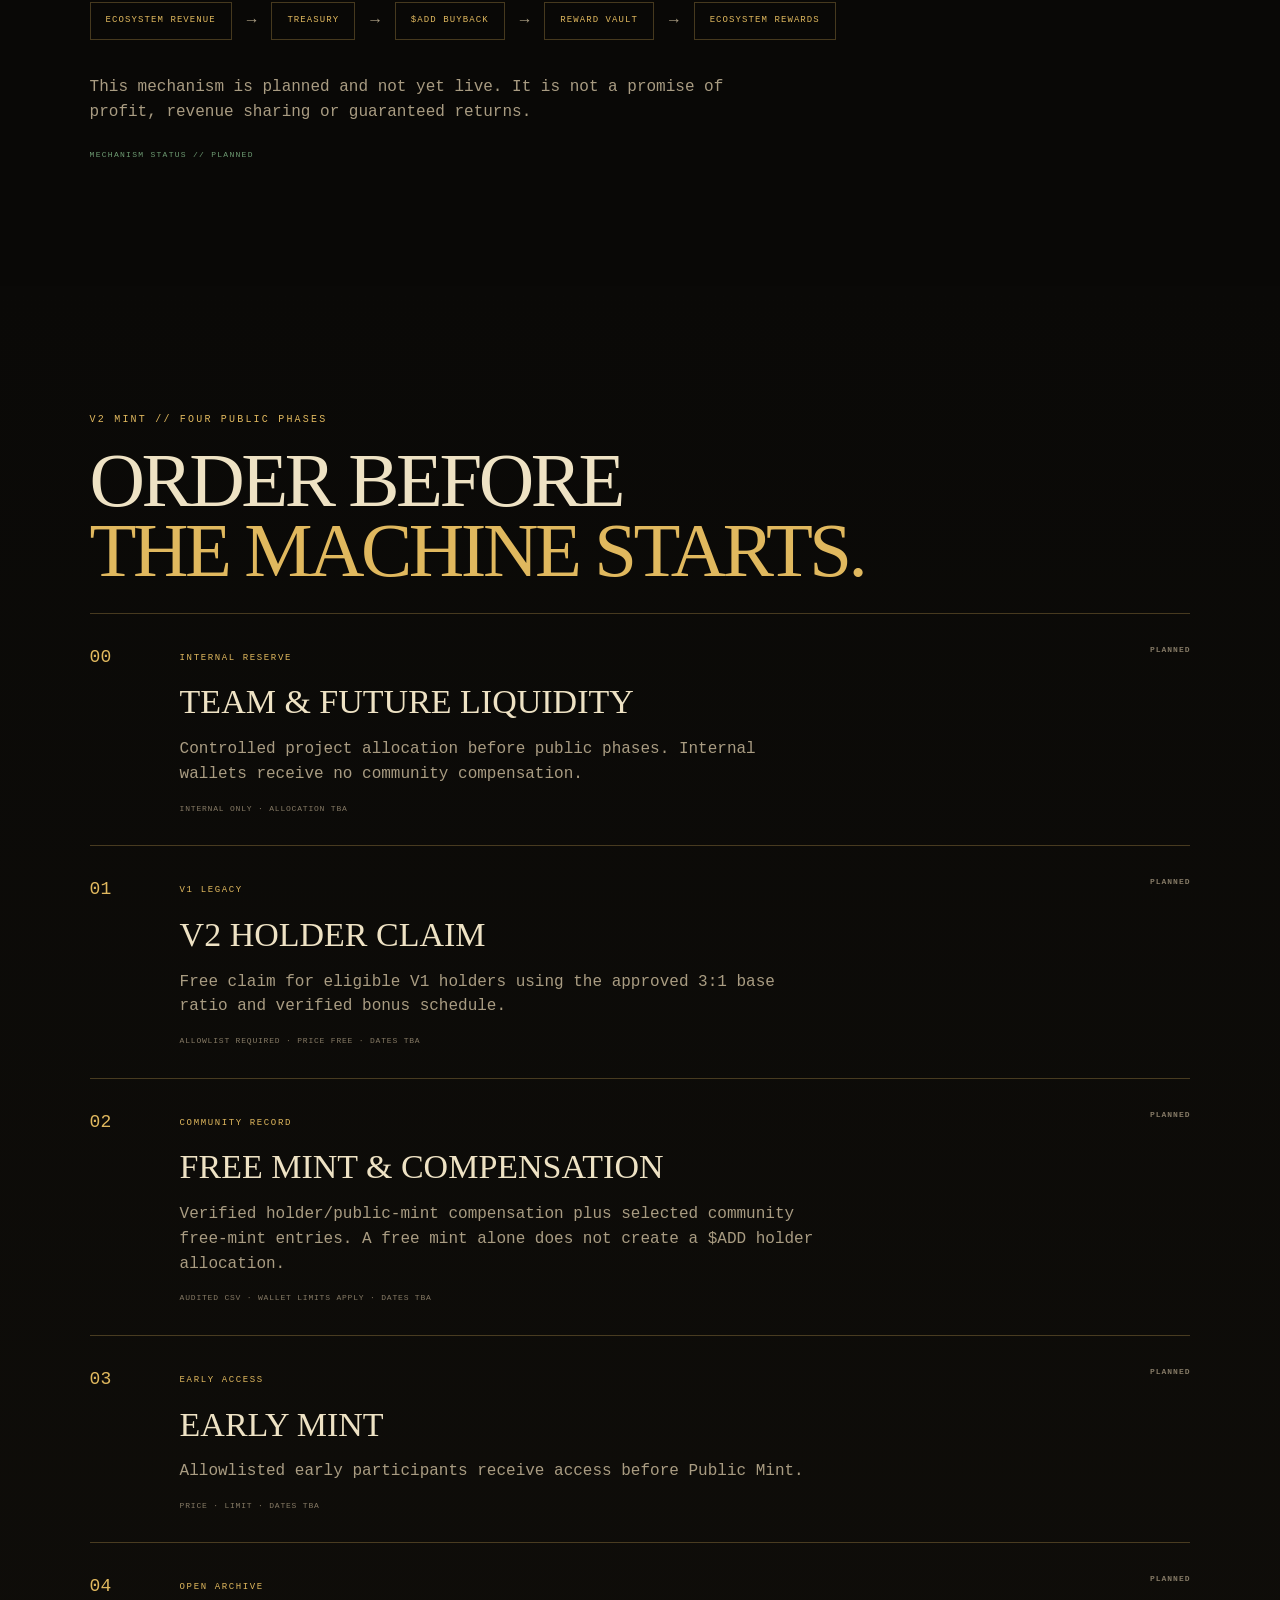
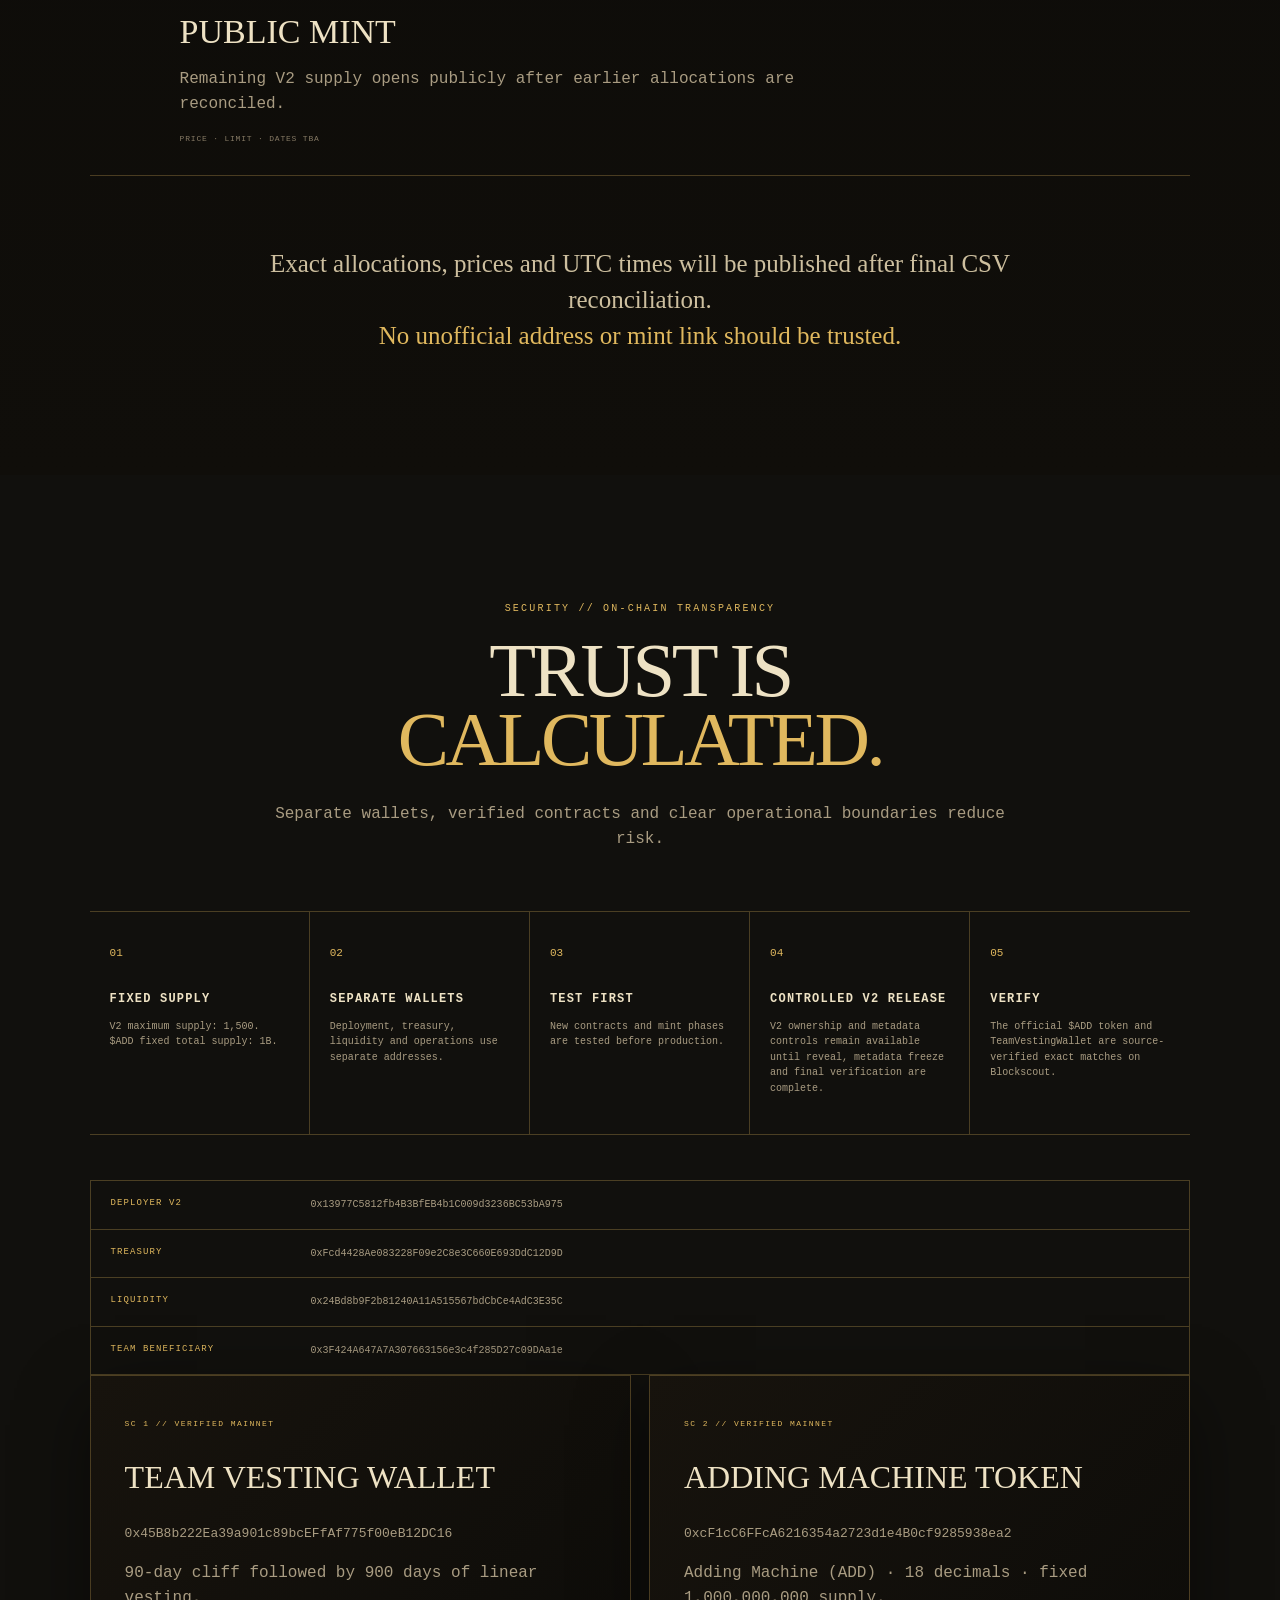
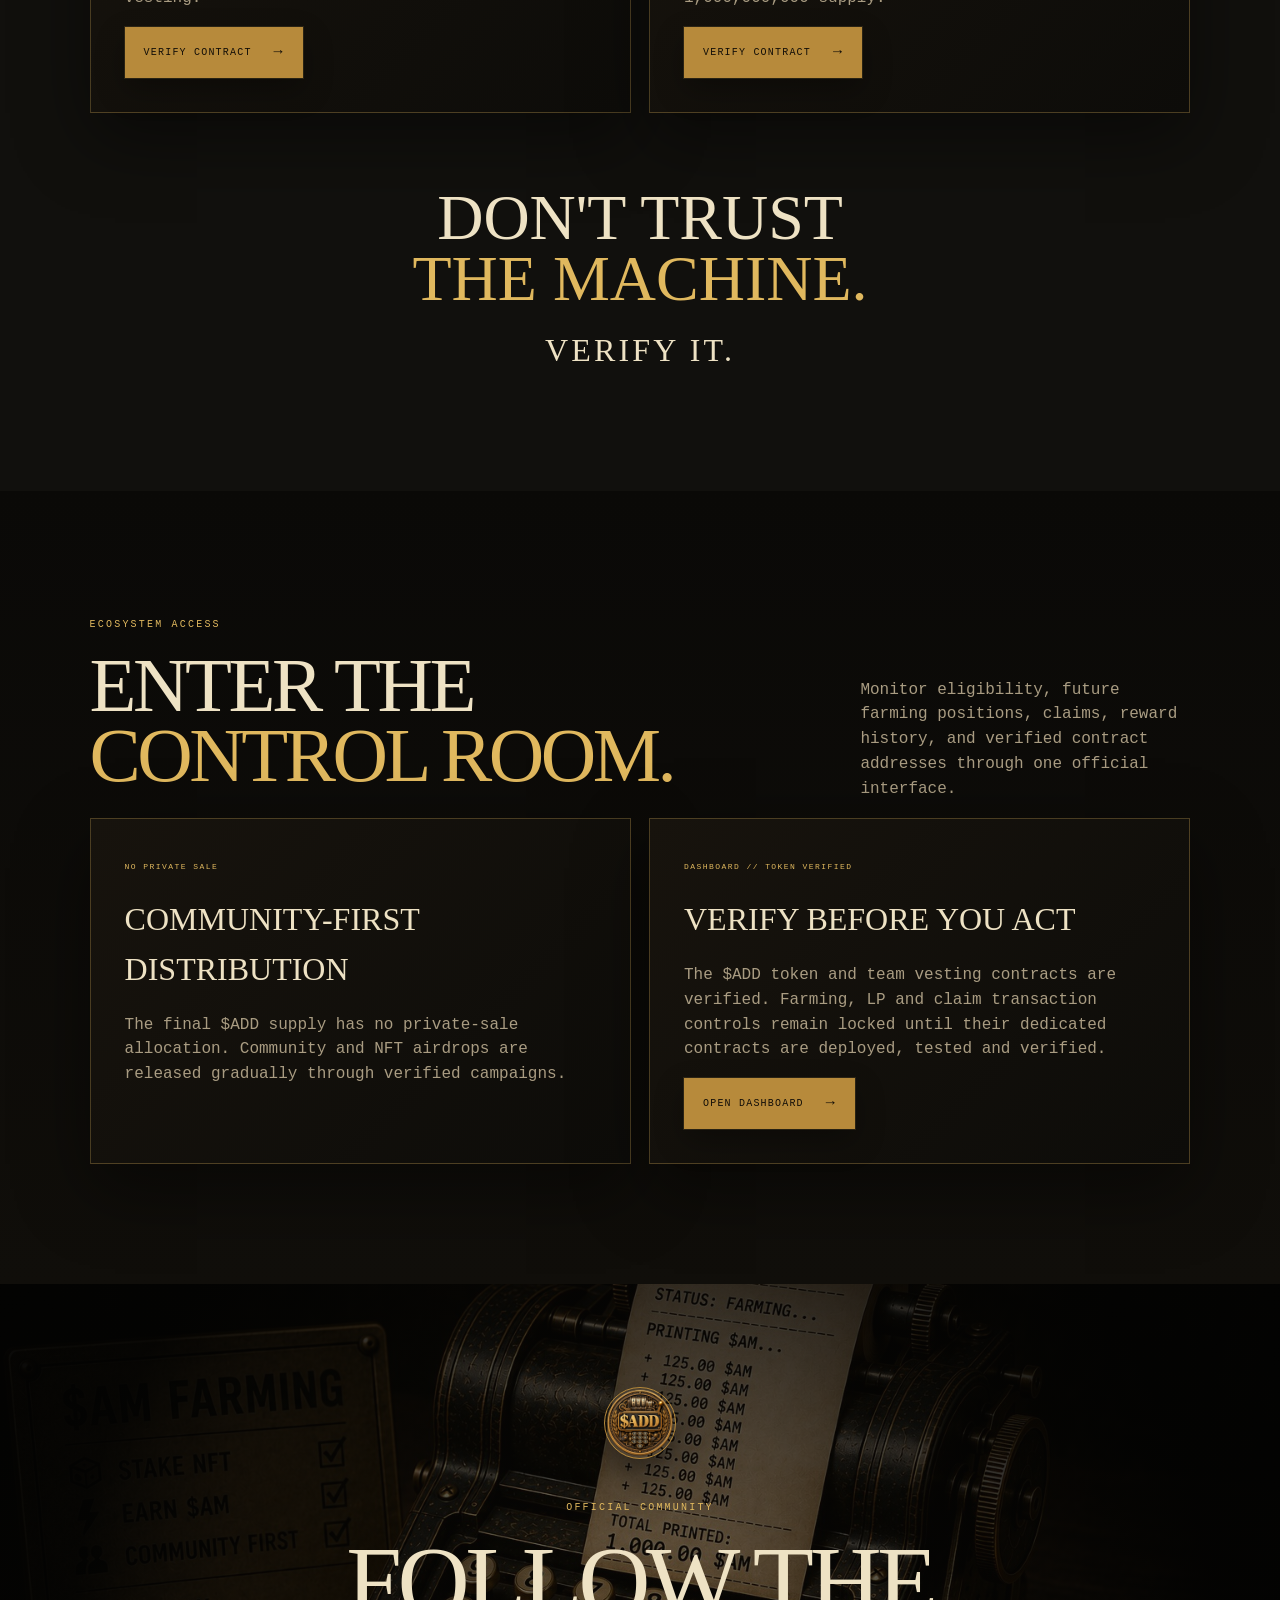
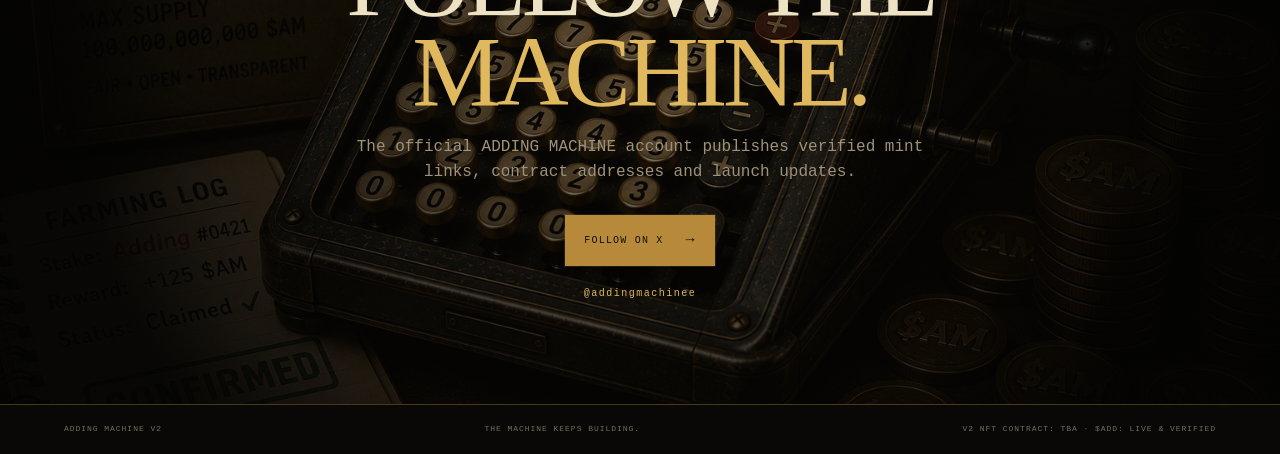
==== commit 9233b7b7: "Update website with verified $ADD mainnet contracts Publish verified $ADD and TeamVestingWallet main" ====
--- a/index.html
+++ b/index.html
@@ -11,11 +11,20 @@
 </head>
 <body>
   <div class="grain" aria-hidden="true"></div>
+
   <header class="site-header">
-    <a class="brand" href="#home" aria-label="Adding Machine V2 home"><span class="brand-mark">AM</span><span class="brand-copy"><b>ADDING MACHINE V2</b><small>THE MACHINE KEEPS BUILDING.</small></span></a>
+    <a class="brand" href="#home" aria-label="Adding Machine V2 home">
+      <span class="brand-mark">AM</span>
+      <span class="brand-copy"><b>ADDING MACHINE V2</b><small>THE MACHINE KEEPS BUILDING.</small></span>
+    </a>
     <button class="nav-toggle" aria-expanded="false" aria-controls="main-nav">MENU</button>
     <nav id="main-nav" class="main-nav">
-      <a href="#v2">V2</a><a href="#add-token">$ADD</a><a href="#mint-phases">MINT PHASES</a><a href="#transparency">TRANSPARENCY</a><a href="dashboard.html">DASHBOARD</a><a class="nav-mint" href="dashboard.html">OPEN APP →</a>
+      <a href="#v2">V2</a>
+      <a href="#add-token">$ADD</a>
+      <a href="#mint-phases">MINT PHASES</a>
+      <a href="#transparency">TRANSPARENCY</a>
+      <a href="dashboard.html">DASHBOARD</a>
+      <a class="nav-mint" href="dashboard.html">OPEN APP →</a>
     </nav>
   </header>
 
@@ -25,17 +34,28 @@
         <div class="eyebrow"><span class="status-dot"></span> V2 SYSTEM // IN DEVELOPMENT</div>
         <h1>THE MACHINE<br><em>KEEPS BUILDING.</em></h1>
         <p class="lead"><strong>1,500 digital mechanical artifacts</strong> powering the next chapter of the ADDING MACHINE ecosystem.</p>
-        <div class="flow-horizontal hero-flow"><span>NFT</span><b>→</b><span>$ADD</span><b>→</b><span>ECOSYSTEM</span><b>→</b><span>BUYBACK</span><b>→</b><span>REWARDS</span></div>
-        <div class="cta-row"><a class="btn btn-primary" href="#v2">EXPLORE V2 <span>→</span></a><a class="btn btn-ghost" href="https://opensea.io/collection/adding-machine" data-opensea target="_blank" rel="noopener noreferrer">VIEW V1 LEGACY</a></div>
-        <div class="hero-note">V2 CONTRACT, MINT DATES AND PRICES WILL BE PUBLISHED ONLY AFTER TESTING AND VERIFICATION.</div>
-      </div>
-      <div class="hero-art"><div class="hero-image-wrap"><img src="antique-calculator.png" alt="Adding Machine V2 antique mechanical artwork preview"><div class="scan-line"></div></div><div class="machine-stamp">V2 // 1500<br><span>DIGITAL MECHANICAL ARCHIVE</span></div></div>
+        <div class="flow-horizontal hero-flow">
+          <span>NFT</span><b>→</b><span>$ADD</span><b>→</b><span>ECOSYSTEM</span><b>→</b><span>BUYBACK</span><b>→</b><span>REWARDS</span>
+        </div>
+        <div class="cta-row">
+          <a class="btn btn-primary" href="#v2">EXPLORE V2 <span>→</span></a>
+          <a class="btn btn-ghost" href="https://opensea.io/collection/adding-machine" data-opensea target="_blank" rel="noopener noreferrer">VIEW V1 LEGACY</a>
+        </div>
+        <div class="hero-note">THE $ADD TOKEN IS LIVE AND VERIFIED ON ROBINHOOD CHAIN. V2 NFT CONTRACT, MINT DATES AND PRICES WILL BE PUBLISHED ONLY AFTER TESTING AND VERIFICATION.</div>
+      </div>
+      <div class="hero-art">
+        <div class="hero-image-wrap">
+          <img src="antique-calculator.png" alt="Adding Machine V2 antique mechanical artwork preview">
+          <div class="scan-line"></div>
+        </div>
+        <div class="machine-stamp">V2 // 1500<br><span>DIGITAL MECHANICAL ARCHIVE</span></div>
+      </div>
     </section>
 
     <section class="counter-band">
       <div class="counter-item"><span class="counter-label">V2 MAXIMUM SUPPLY</span><strong>1,500</strong><small>FIXED COLLECTION LIMIT</small></div>
-      <div class="counter-item accent"><span class="counter-label">MINT STATUS</span><strong>PLANNED</strong><small>NOT LIVE YET</small></div>
-      <div class="counter-item"><span class="counter-label">V2 CONTRACT</span><strong>TBA</strong><small>DO NOT TRUST UNPUBLISHED ADDRESSES</small></div>
+      <div class="counter-item accent"><span class="counter-label">$ADD STATUS</span><strong>LIVE</strong><small>MAINNET · VERIFIED</small></div>
+      <div class="counter-item"><span class="counter-label">V2 NFT CONTRACT</span><strong>TBA</strong><small>NOT DEPLOYED YET</small></div>
     </section>
 
     <section id="v2" class="section origin">
@@ -52,25 +72,87 @@
     </section>
 
     <section class="section nft-section section-dark">
-      <div class="split-heading"><div><span class="eyebrow">V1 → V2</span><h2>LEGACY WITHOUT<br><em>ERASING HISTORY.</em></h2></div><p>V1 is preserved as the First Archive. V2 eligibility is determined from verified records—not claims made after the snapshot.</p></div>
-      <div class="nft-stat-grid"><div><span>V2 SUPPLY</span><strong>1,500</strong></div><div><span>BASE HOLDER RATIO</span><strong>3:1</strong></div><div><span>V2 SYMBOL</span><strong>AMV2</strong></div><div><span>DEPLOYMENT</span><strong>TBA</strong></div></div>
+      <div class="split-heading">
+        <div><span class="eyebrow">V1 → V2</span><h2>LEGACY WITHOUT<br><em>ERASING HISTORY.</em></h2></div>
+        <p>V1 is preserved as the First Archive. V2 eligibility is determined from verified records—not claims made after the snapshot.</p>
+      </div>
+      <div class="nft-stat-grid">
+        <div><span>V2 SUPPLY</span><strong>1,500</strong></div>
+        <div><span>BASE HOLDER RATIO</span><strong>3:1</strong></div>
+        <div><span>V2 SYMBOL</span><strong>AMV2</strong></div>
+        <div><span>DEPLOYMENT</span><strong>TBA</strong></div>
+      </div>
       <div class="mint-panels">
-        <article class="metal-card free"><span class="card-kicker">ELIGIBILITY</span><h3>VERIFIED SNAPSHOT</h3><p>Holder claims, bonus tiers and paid Public Mint compensation are calculated from the final audit. Team-controlled and liquidity-controlled wallets are excluded from community rewards.</p><small>FINAL CSV + ON-CHAIN VERIFICATION REQUIRED</small></article>
-        <article class="metal-card public"><span class="card-kicker">IMPORTANT</span><h3>NO CONTRACT IS LIVE YET.</h3><p>The official V2 contract address, dates and prices will appear here only after test deployment and verification.</p><div class="price">TBA</div><a class="btn btn-primary mint-button" href="#mint-phases">VIEW PLANNED PHASES <span>→</span></a></article>
+        <article class="metal-card free">
+          <span class="card-kicker">ELIGIBILITY</span>
+          <h3>VERIFIED SNAPSHOT</h3>
+          <p>Holder claims, bonus tiers and paid Public Mint compensation are calculated from the final audit. Team-controlled and liquidity-controlled wallets are excluded from community rewards.</p>
+          <small>FINAL CSV + ON-CHAIN VERIFICATION REQUIRED</small>
+        </article>
+        <article class="metal-card public">
+          <span class="card-kicker">V2 NFT STATUS</span>
+          <h3>V2 NFT CONTRACT IS NOT LIVE YET.</h3>
+          <p>The official V2 NFT contract address, dates and prices will appear here only after test deployment and verification.</p>
+          <div class="price">TBA</div>
+          <a class="btn btn-primary mint-button" href="#mint-phases">VIEW PLANNED PHASES <span>→</span></a>
+        </article>
       </div>
     </section>
 
     <section id="add-token" class="section token-section">
-      <div class="token-hero"><div class="coin-wrap"><img src="add-token-logo.png" alt="Official Adding Machine $ADD token logo"></div><div><span class="eyebrow">MACHINE ROOM // $ADD</span><h2>THE ECOSYSTEM<br><em>LAYER.</em></h2><p>$ADD is the planned ecosystem token for community participation, NFT farming and future on-chain mechanics.</p><div class="token-identity" aria-label="Adding Machine token identity"><span><small>TOKEN NAME</small><b>ADDING MACHINE</b></span><span><small>SYMBOL</small><b>ADD</b></span><span><small>DISPLAY</small><b>$ADD</b></span></div><span class="status-tag">TOKEN STATUS // PLANNED · NOT LIVE</span></div></div>
+      <div class="token-hero">
+        <div class="coin-wrap"><img src="add-token-logo.png" alt="Official Adding Machine $ADD token logo"></div>
+        <div>
+          <span class="eyebrow">MACHINE ROOM // $ADD</span>
+          <h2>THE ECOSYSTEM<br><em>LAYER.</em></h2>
+          <p>$ADD is the fixed-supply ecosystem token for community participation, NFT farming and future on-chain mechanics.</p>
+          <div class="token-identity" aria-label="Adding Machine token identity">
+            <span><small>TOKEN NAME</small><b>ADDING MACHINE</b></span>
+            <span><small>SYMBOL</small><b>ADD</b></span>
+            <span><small>DISPLAY</small><b>$ADD</b></span>
+          </div>
+          <span class="status-tag">TOKEN STATUS // LIVE · MAINNET · VERIFIED</span>
+        </div>
+      </div>
+
       <div class="plate">
-        <div class="plate-header"><span>TECHNICAL MACHINE PLATE</span><span>STATUS // PLANNED</span></div>
-        <div class="plate-grid"><div><span>SYMBOL</span><strong>ADD</strong></div><div><span>MAX SUPPLY</span><strong>1,000,000,000</strong></div><div><span>DECIMALS</span><strong>18</strong></div><div><span>CHAIN</span><strong>ROBINHOOD CHAIN</strong></div><div><span>TAX</span><strong>0%</strong></div><div><span>CONTRACT</span><strong>TBA</strong></div></div>
-      </div>
+        <div class="plate-header"><span>TECHNICAL MACHINE PLATE</span><span>STATUS // VERIFIED</span></div>
+        <div class="plate-grid">
+          <div><span>SYMBOL</span><strong>ADD</strong></div>
+          <div><span>MAX SUPPLY</span><strong>1,000,000,000</strong></div>
+          <div><span>DECIMALS</span><strong>18</strong></div>
+          <div><span>CHAIN</span><strong>ROBINHOOD CHAIN</strong></div>
+          <div><span>TAX</span><strong>0%</strong></div>
+          <div>
+            <span>CONTRACT</span>
+            <strong><a href="https://robinhoodchain.blockscout.com/address/0xcF1cC6FFcA6216354a2723d1e4B0cf9285938ea2" target="_blank" rel="noopener noreferrer">0xcF1c…8ea2</a></strong>
+          </div>
+        </div>
+      </div>
+
       <div class="tokenomics">
-        <div><span class="eyebrow">FINAL TOKENOMICS</span><h2>ONE BILLION.<br><em>FIXED LIMIT.</em></h2><div class="big-number">1,000,000,000 <small>$ADD</small></div></div>
-        <div class="allocation-list"><div><span>NFT FARMING</span><strong>70% · 700M</strong></div><div><span>COMMUNITY &amp; NFT AIRDROP</span><strong>21% · 210M</strong></div><div><span>LIQUIDITY</span><strong>5% · 50M</strong></div><div><span>TEAM VESTING</span><strong>4% · 40M</strong></div><div><span>PRIVATE SALE</span><strong>0% · 0</strong></div><small>FIXED SUPPLY · 0% TAX · NO ADDITIONAL MINT · TEAM: 90-DAY CLIFF + 900-DAY LINEAR VESTING</small></div>
-      </div>
-      <div class="why-am"><span class="eyebrow">REVENUE & BUYBACK LOOP</span><h2>THE MACHINE<br><em>RECYCLES VALUE.</em></h2><div class="flow-horizontal"><span>ECOSYSTEM REVENUE</span><b>→</b><span>TREASURY</span><b>→</b><span>$ADD BUYBACK</span><b>→</b><span>REWARD VAULT</span><b>→</b><span>ECOSYSTEM REWARDS</span></div><p>This mechanism is planned and not yet live. It is not a promise of profit, revenue sharing or guaranteed returns.</p><span class="status-tag">STATUS // PLANNED</span></div>
+        <div>
+          <span class="eyebrow">FINAL TOKENOMICS</span>
+          <h2>ONE BILLION.<br><em>FIXED LIMIT.</em></h2>
+          <div class="big-number">1,000,000,000 <small>$ADD</small></div>
+        </div>
+        <div class="allocation-list">
+          <div><span>NFT FARMING</span><strong>70% · 700M</strong></div>
+          <div><span>COMMUNITY &amp; NFT AIRDROP</span><strong>21% · 210M</strong></div>
+          <div><span>LIQUIDITY</span><strong>5% · 50M</strong></div>
+          <div><span>TEAM VESTING</span><strong>4% · 40M</strong></div>
+          <div><span>PRIVATE SALE</span><strong>0% · 0</strong></div>
+          <small>FIXED SUPPLY · 0% TAX · NO ADDITIONAL MINT · TEAM: 90-DAY CLIFF + 900-DAY LINEAR VESTING</small>
+        </div>
+      </div>
+
+      <div class="why-am">
+        <span class="eyebrow">REVENUE & BUYBACK LOOP</span>
+        <h2>THE MACHINE<br><em>RECYCLES VALUE.</em></h2>
+        <div class="flow-horizontal"><span>ECOSYSTEM REVENUE</span><b>→</b><span>TREASURY</span><b>→</b><span>$ADD BUYBACK</span><b>→</b><span>REWARD VAULT</span><b>→</b><span>ECOSYSTEM REWARDS</span></div>
+        <p>This mechanism is planned and not yet live. It is not a promise of profit, revenue sharing or guaranteed returns.</p>
+        <span class="status-tag">MECHANISM STATUS // PLANNED</span>
+      </div>
     </section>
 
     <section id="mint-phases" class="section phases section-dark">
@@ -86,21 +168,86 @@
     </section>
 
     <section id="transparency" class="section security">
-      <div class="section-heading centered"><span class="eyebrow">SECURITY // ON-CHAIN TRANSPARENCY</span><h2>TRUST IS<br><em>CALCULATED.</em></h2><p>Separate wallets, verifiable contracts and clear operational boundaries reduce risk.</p></div>
-      <div class="security-grid"><article><span>01</span><h3>FIXED SUPPLY</h3><p>V2 maximum supply: 1,500. Planned $ADD maximum supply: 1B.</p></article><article><span>02</span><h3>SEPARATE WALLETS</h3><p>Deployment, treasury, liquidity and operations use separate addresses.</p></article><article><span>03</span><h3>TEST FIRST</h3><p>Contracts and mint phases must be tested before production.</p></article><article><span>04</span><h3>NO EARLY RENOUNCE</h3><p>Ownership is retained until reveal, metadata freeze and final verification.</p></article><article><span>05</span><h3>VERIFY</h3><p>Official contracts and transactions will be linked after deployment.</p></article></div>
-      <div class="wallet-registry"><div><span>DEPLOYER V2</span><code>0x13977C5812fb4B3BfEB4b1C009d3236BC53bA975</code></div><div><span>TREASURY</span><code>0xFcd4428Ae083228F09e2C8e3C660E693DdC12D9D</code></div><div><span>LIQUIDITY</span><code>0x24Bd8b9F2b81240A11A515567bdCbCe4AdC3E35C</code></div><div><span>TEAM BENEFICIARY</span><code>0x3F424A647A7A307663156e3c4f285D27c09DAa1e</code></div></div>
+      <div class="section-heading centered">
+        <span class="eyebrow">SECURITY // ON-CHAIN TRANSPARENCY</span>
+        <h2>TRUST IS<br><em>CALCULATED.</em></h2>
+        <p>Separate wallets, verified contracts and clear operational boundaries reduce risk.</p>
+      </div>
+
+      <div class="security-grid">
+        <article><span>01</span><h3>FIXED SUPPLY</h3><p>V2 maximum supply: 1,500. $ADD fixed total supply: 1B.</p></article>
+        <article><span>02</span><h3>SEPARATE WALLETS</h3><p>Deployment, treasury, liquidity and operations use separate addresses.</p></article>
+        <article><span>03</span><h3>TEST FIRST</h3><p>New contracts and mint phases are tested before production.</p></article>
+        <article><span>04</span><h3>CONTROLLED V2 RELEASE</h3><p>V2 ownership and metadata controls remain available until reveal, metadata freeze and final verification are complete.</p></article>
+        <article><span>05</span><h3>VERIFY</h3><p>The official $ADD token and TeamVestingWallet are source-verified exact matches on Blockscout.</p></article>
+      </div>
+
+      <div class="wallet-registry">
+        <div><span>DEPLOYER V2</span><code>0x13977C5812fb4B3BfEB4b1C009d3236BC53bA975</code></div>
+        <div><span>TREASURY</span><code>0xFcd4428Ae083228F09e2C8e3C660E693DdC12D9D</code></div>
+        <div><span>LIQUIDITY</span><code>0x24Bd8b9F2b81240A11A515567bdCbCe4AdC3E35C</code></div>
+        <div><span>TEAM BENEFICIARY</span><code>0x3F424A647A7A307663156e3c4f285D27c09DAa1e</code></div>
+      </div>
+
+      <div class="mint-panels">
+        <article class="metal-card">
+          <span class="card-kicker">SC 1 // VERIFIED MAINNET</span>
+          <h3>TEAM VESTING WALLET</h3>
+          <p><code>0x45B8b222Ea39a901c89bcEFfAf775f00eB12DC16</code></p>
+          <p>90-day cliff followed by 900 days of linear vesting.</p>
+          <a class="btn btn-primary" href="https://robinhoodchain.blockscout.com/address/0x45B8b222Ea39a901c89bcEFfAf775f00eB12DC16" target="_blank" rel="noopener noreferrer">VERIFY CONTRACT <span>→</span></a>
+        </article>
+        <article class="metal-card">
+          <span class="card-kicker">SC 2 // VERIFIED MAINNET</span>
+          <h3>ADDING MACHINE TOKEN</h3>
+          <p><code>0xcF1cC6FFcA6216354a2723d1e4B0cf9285938ea2</code></p>
+          <p>Adding Machine (ADD) · 18 decimals · fixed 1,000,000,000 supply.</p>
+          <a class="btn btn-primary" href="https://robinhoodchain.blockscout.com/address/0xcF1cC6FFcA6216354a2723d1e4B0cf9285938ea2" target="_blank" rel="noopener noreferrer">VERIFY CONTRACT <span>→</span></a>
+        </article>
+      </div>
+
       <div class="verify-close">DON'T TRUST<br><strong>THE MACHINE.</strong><br><span>VERIFY IT.</span></div>
     </section>
 
     <section id="partners" class="section nft-section section-dark">
-      <div class="split-heading"><div><span class="eyebrow">ECOSYSTEM ACCESS</span><h2>ENTER THE<br><em>CONTROL ROOM.</em></h2></div><p>Monitor eligibility, future farming positions, claims, reward history, and verified contract addresses through one official interface.</p></div>
-      <div class="mint-panels"><article class="metal-card"><span class="card-kicker">NO PRIVATE SALE</span><h3>COMMUNITY-FIRST DISTRIBUTION</h3><p>The final $ADD supply has no private-sale allocation. Community and NFT airdrops are released gradually through verified campaigns.</p></article><article class="metal-card"><span class="card-kicker">DASHBOARD // PRE-LAUNCH</span><h3>VERIFY BEFORE YOU ACT</h3><p>All transaction controls remain locked until official contracts are deployed, tested, and verified.</p><a class="btn btn-primary" href="dashboard.html">OPEN DASHBOARD <span>→</span></a></article></div>
-    </section>
-
-    <section id="community" class="community"><div class="community-overlay"></div><div class="community-inner"><span class="mini-coin"><img src="add-token-logo.png" alt=""></span><span class="eyebrow">OFFICIAL COMMUNITY</span><h2>FOLLOW THE<br><em>MACHINE.</em></h2><p>The official ADDING MACHINE account will publish verified mint links, contract addresses and launch updates.</p><a class="btn btn-primary" href="https://x.com/addingmachinee" data-x-link target="_blank" rel="noopener noreferrer">FOLLOW ON X <span>→</span></a><div class="x-handle">@addingmachinee</div></div></section>
+      <div class="split-heading">
+        <div><span class="eyebrow">ECOSYSTEM ACCESS</span><h2>ENTER THE<br><em>CONTROL ROOM.</em></h2></div>
+        <p>Monitor eligibility, future farming positions, claims, reward history, and verified contract addresses through one official interface.</p>
+      </div>
+      <div class="mint-panels">
+        <article class="metal-card">
+          <span class="card-kicker">NO PRIVATE SALE</span>
+          <h3>COMMUNITY-FIRST DISTRIBUTION</h3>
+          <p>The final $ADD supply has no private-sale allocation. Community and NFT airdrops are released gradually through verified campaigns.</p>
+        </article>
+        <article class="metal-card">
+          <span class="card-kicker">DASHBOARD // TOKEN VERIFIED</span>
+          <h3>VERIFY BEFORE YOU ACT</h3>
+          <p>The $ADD token and team vesting contracts are verified. Farming, LP and claim transaction controls remain locked until their dedicated contracts are deployed, tested and verified.</p>
+          <a class="btn btn-primary" href="dashboard.html">OPEN DASHBOARD <span>→</span></a>
+        </article>
+      </div>
+    </section>
+
+    <section id="community" class="community">
+      <div class="community-overlay"></div>
+      <div class="community-inner">
+        <span class="mini-coin"><img src="add-token-logo.png" alt=""></span>
+        <span class="eyebrow">OFFICIAL COMMUNITY</span>
+        <h2>FOLLOW THE<br><em>MACHINE.</em></h2>
+        <p>The official ADDING MACHINE account publishes verified mint links, contract addresses and launch updates.</p>
+        <a class="btn btn-primary" href="https://x.com/addingmachinee" data-x-link target="_blank" rel="noopener noreferrer">FOLLOW ON X <span>→</span></a>
+        <div class="x-handle">@addingmachinee</div>
+      </div>
+    </section>
   </main>
 
-  <footer class="footer"><span>ADDING MACHINE V2</span><span>THE MACHINE KEEPS BUILDING.</span><span>V2 CONTRACT: TBA · $ADD STATUS: PLANNED</span></footer>
+  <footer class="footer">
+    <span>ADDING MACHINE V2</span>
+    <span>THE MACHINE KEEPS BUILDING.</span>
+    <span>V2 NFT CONTRACT: TBA · $ADD: LIVE & VERIFIED</span>
+  </footer>
+
   <script src="script.js"></script>
 </body>
 </html>
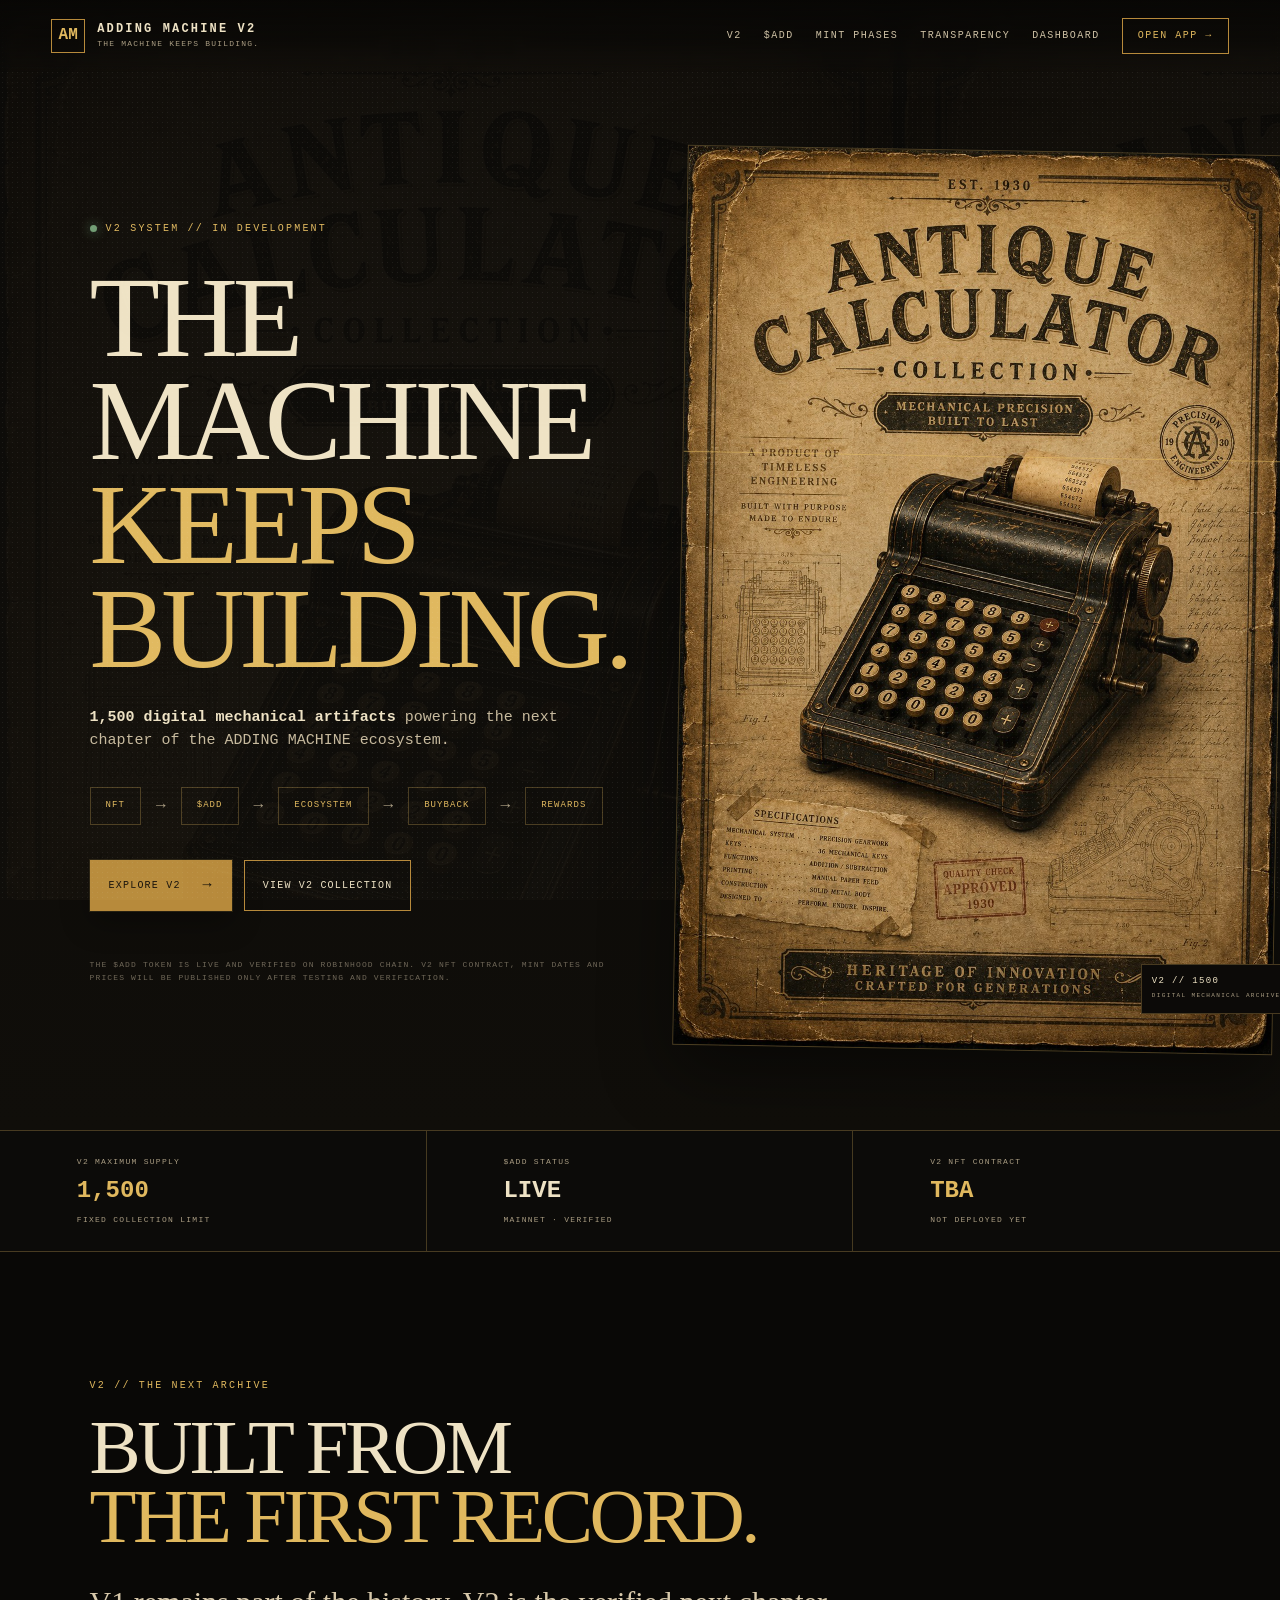
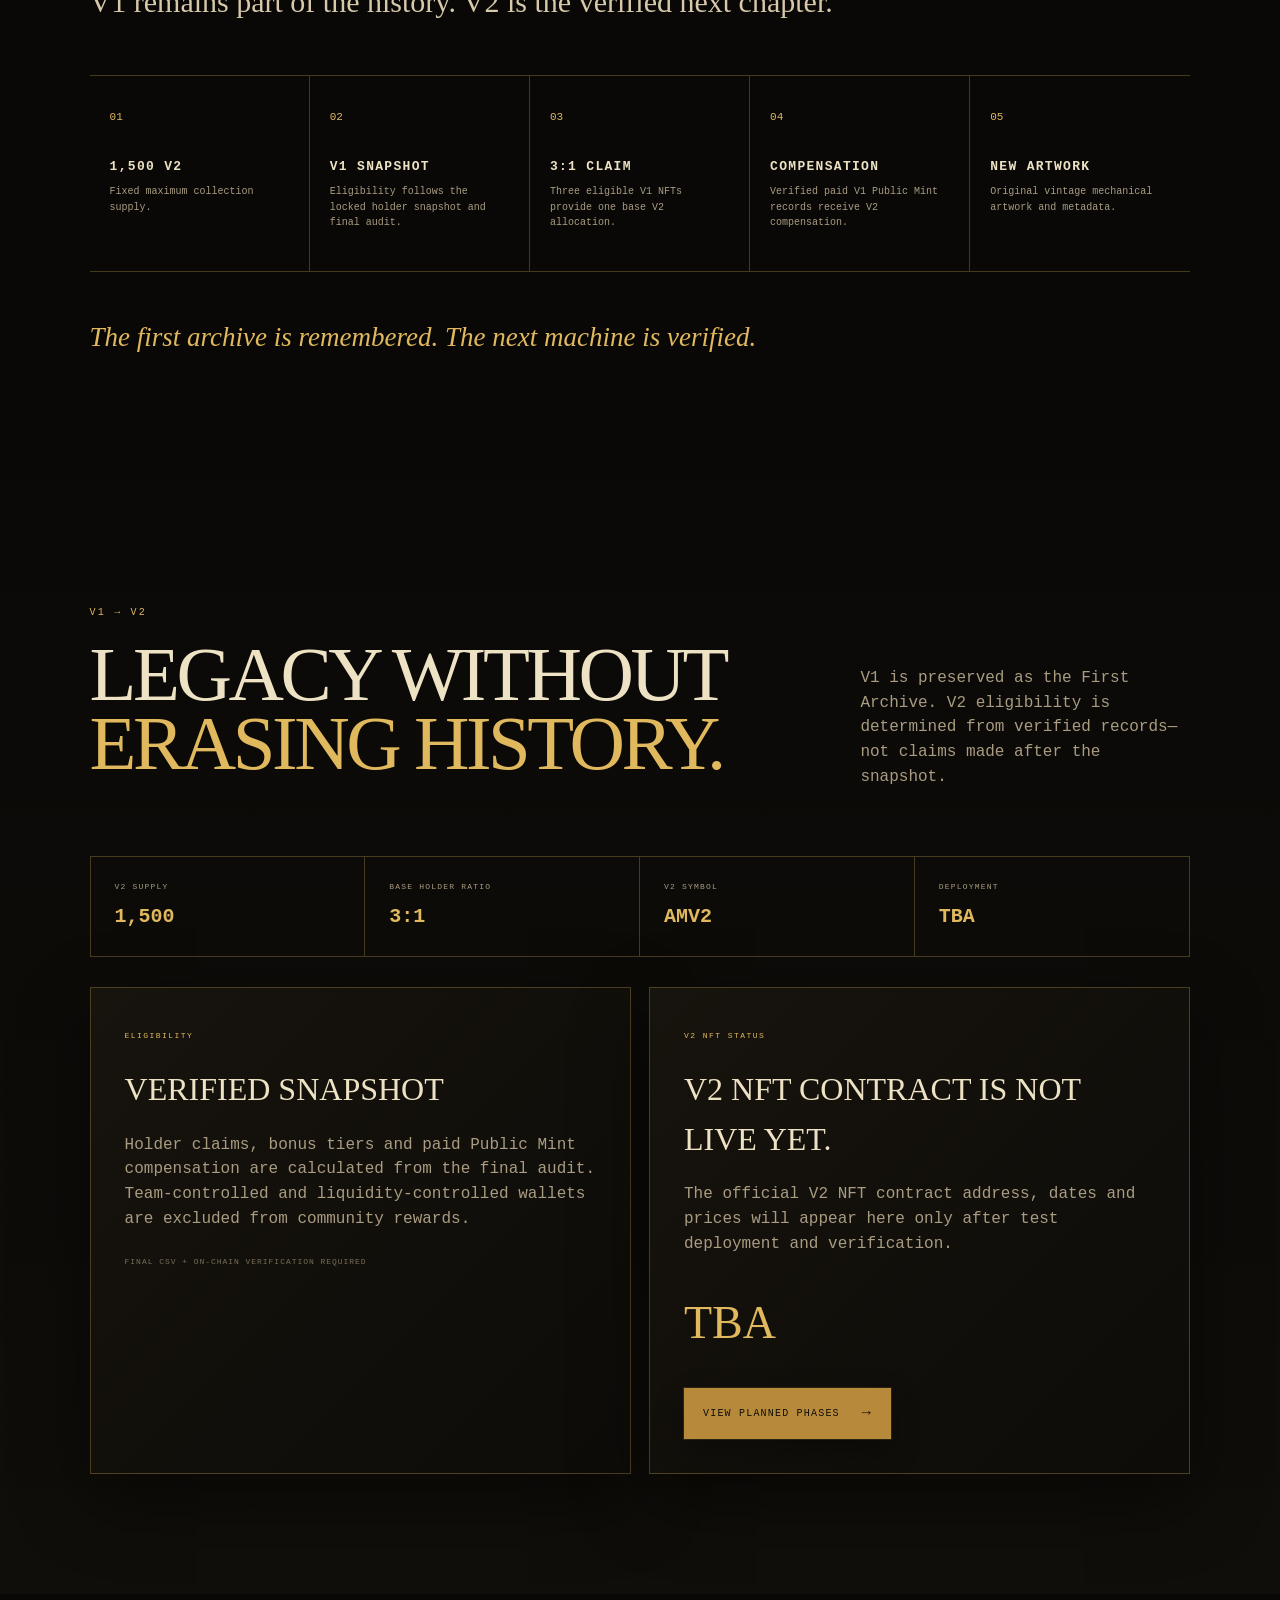
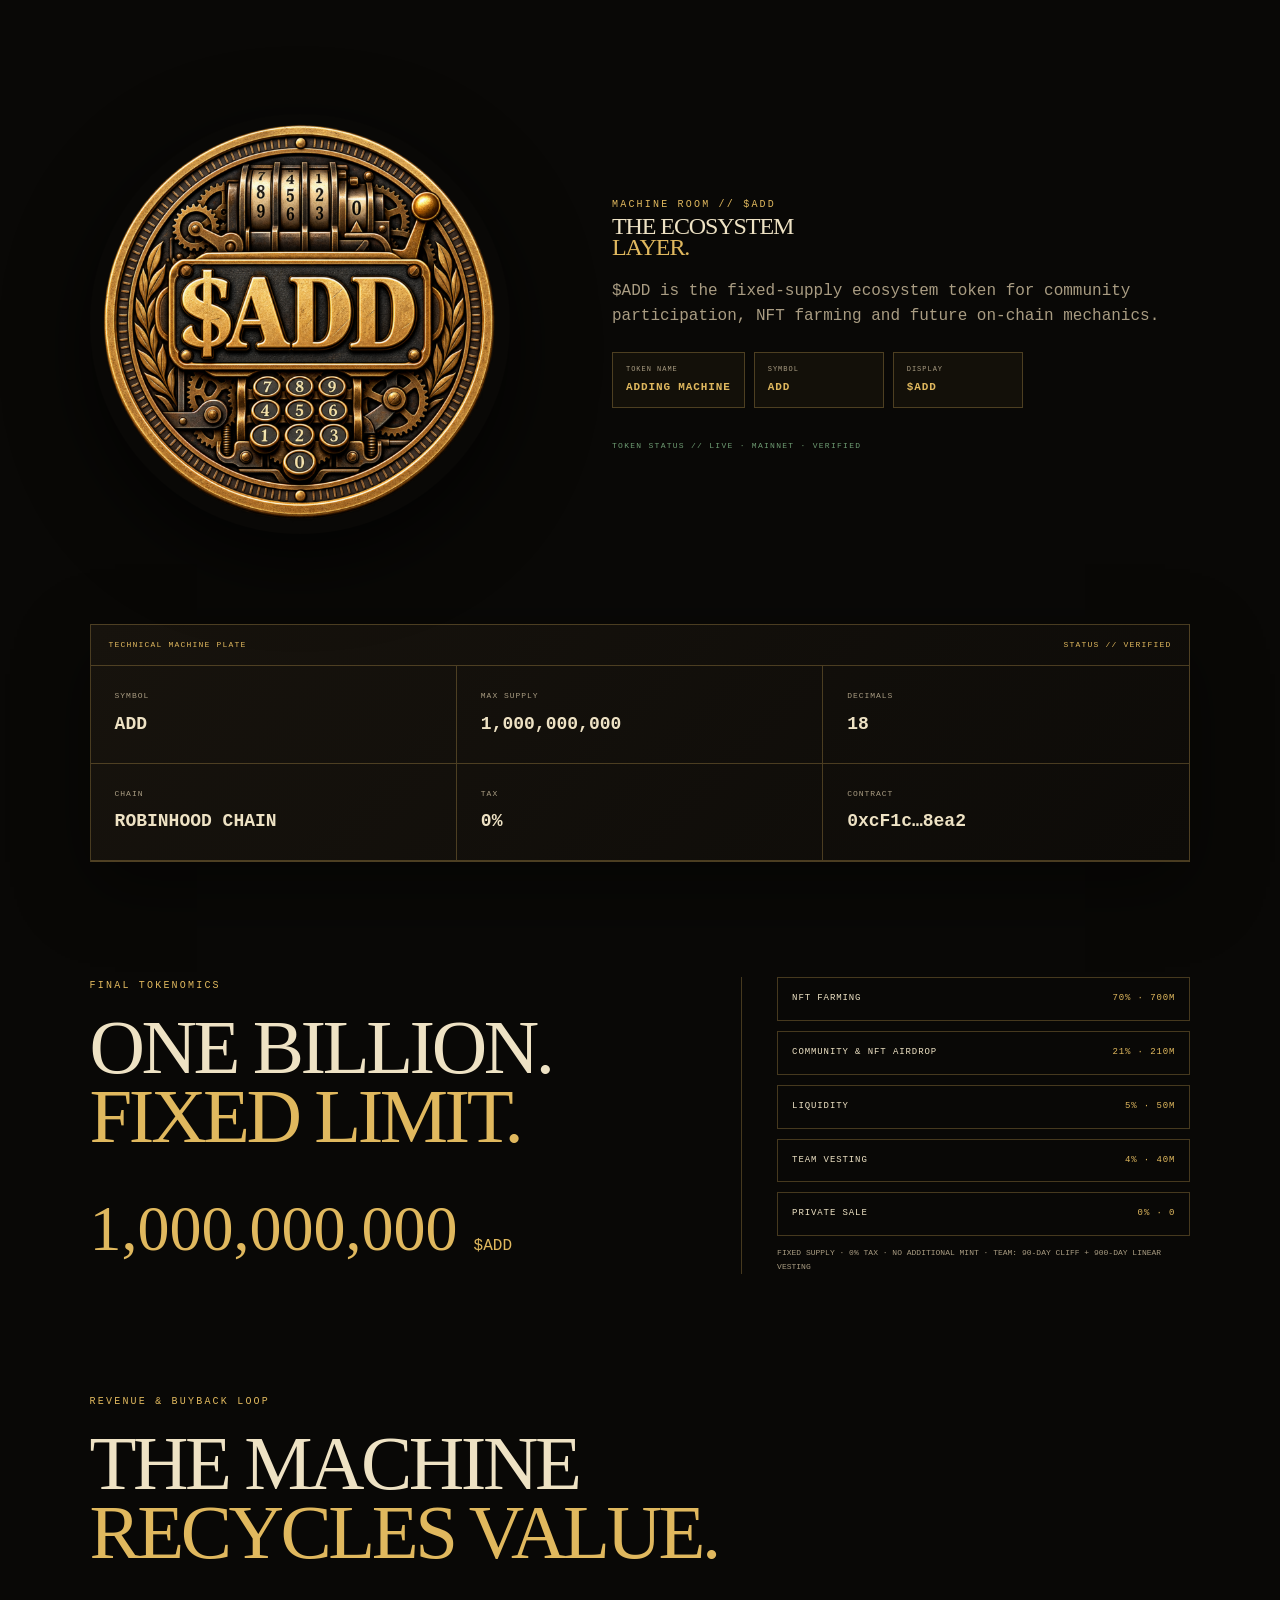
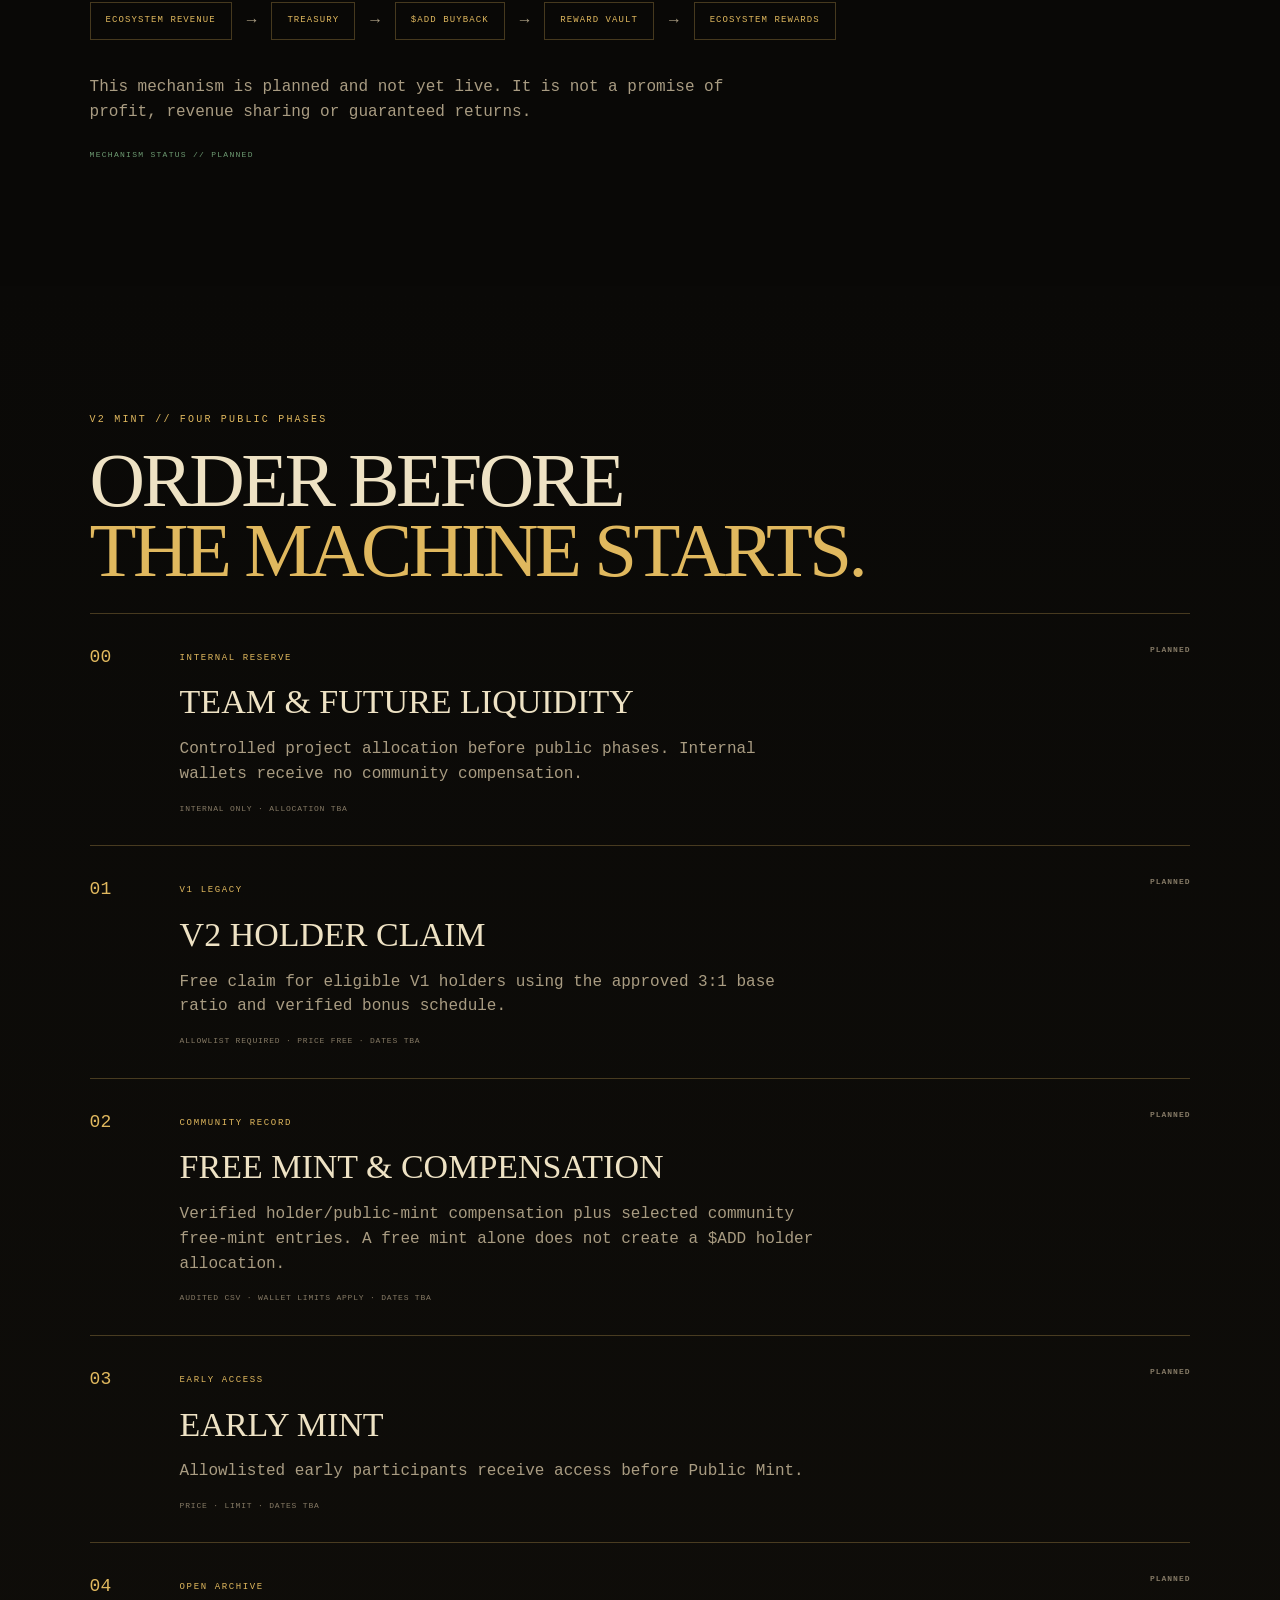
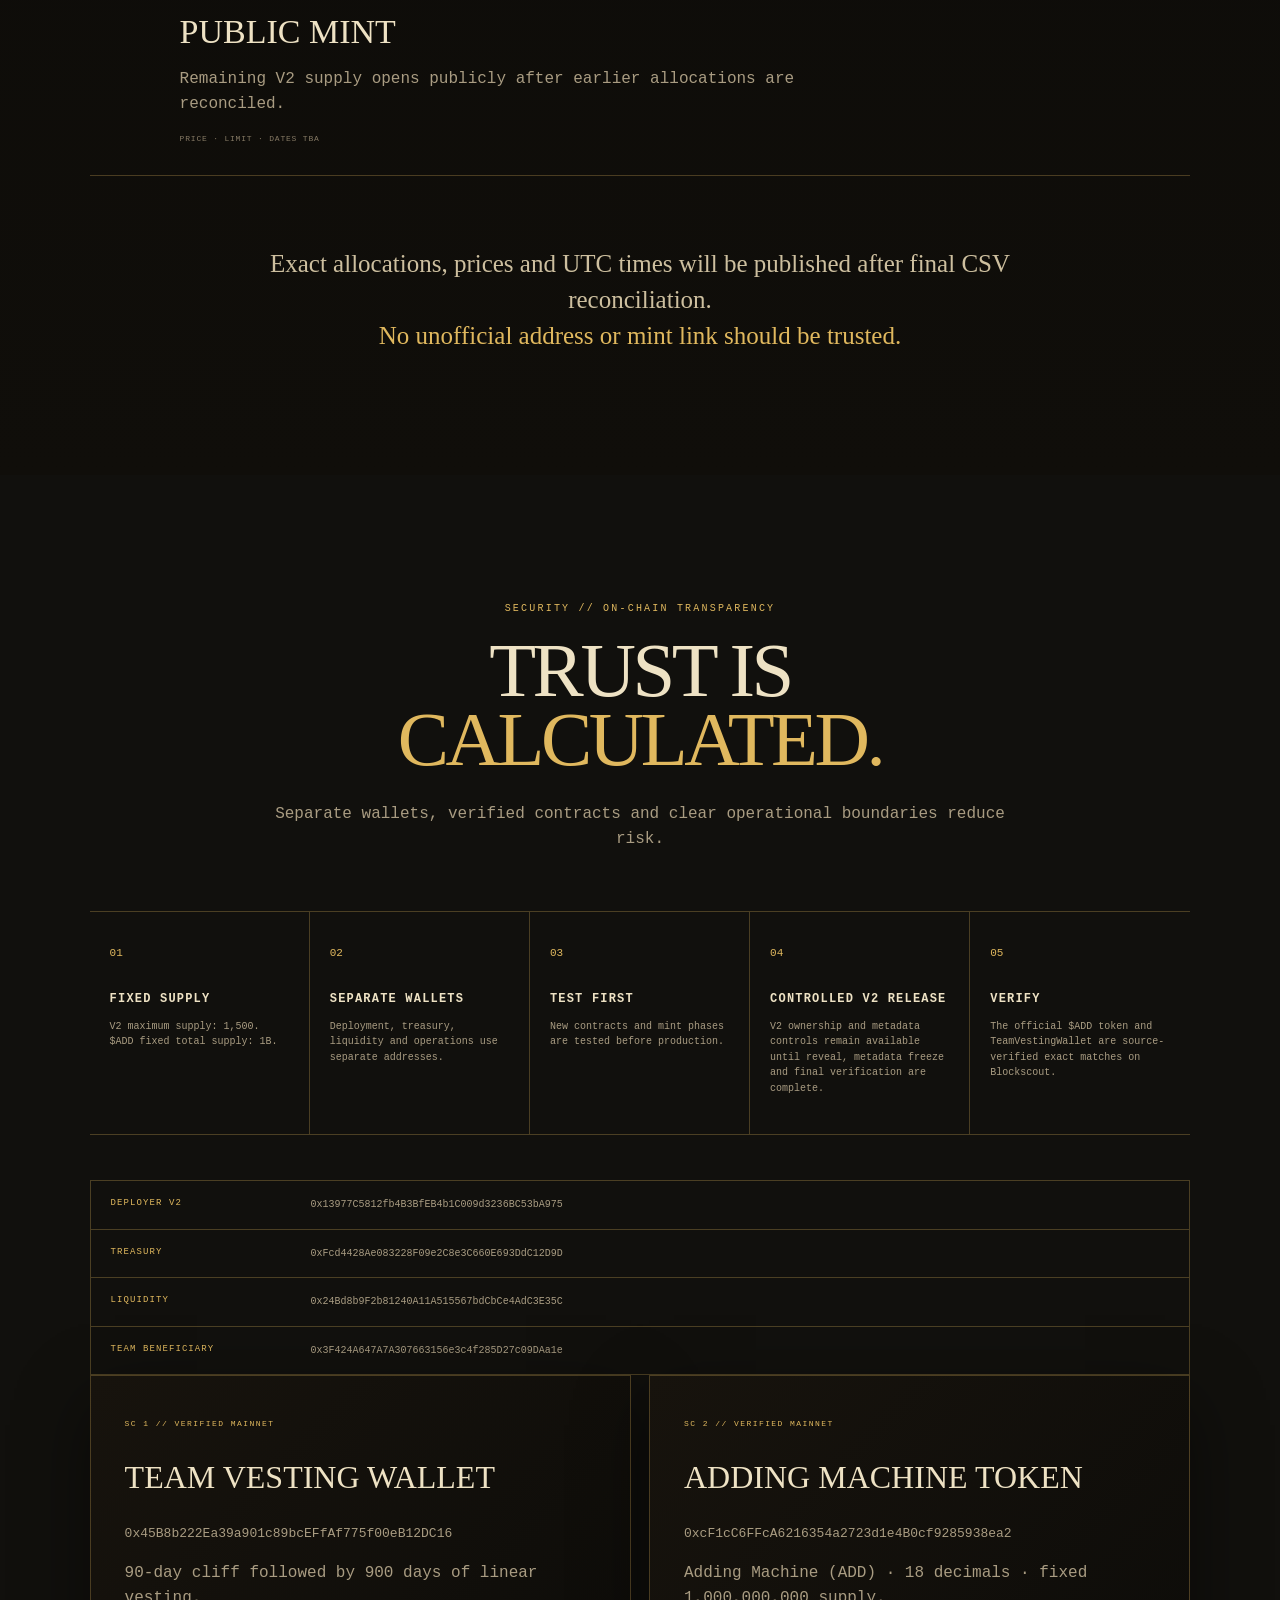
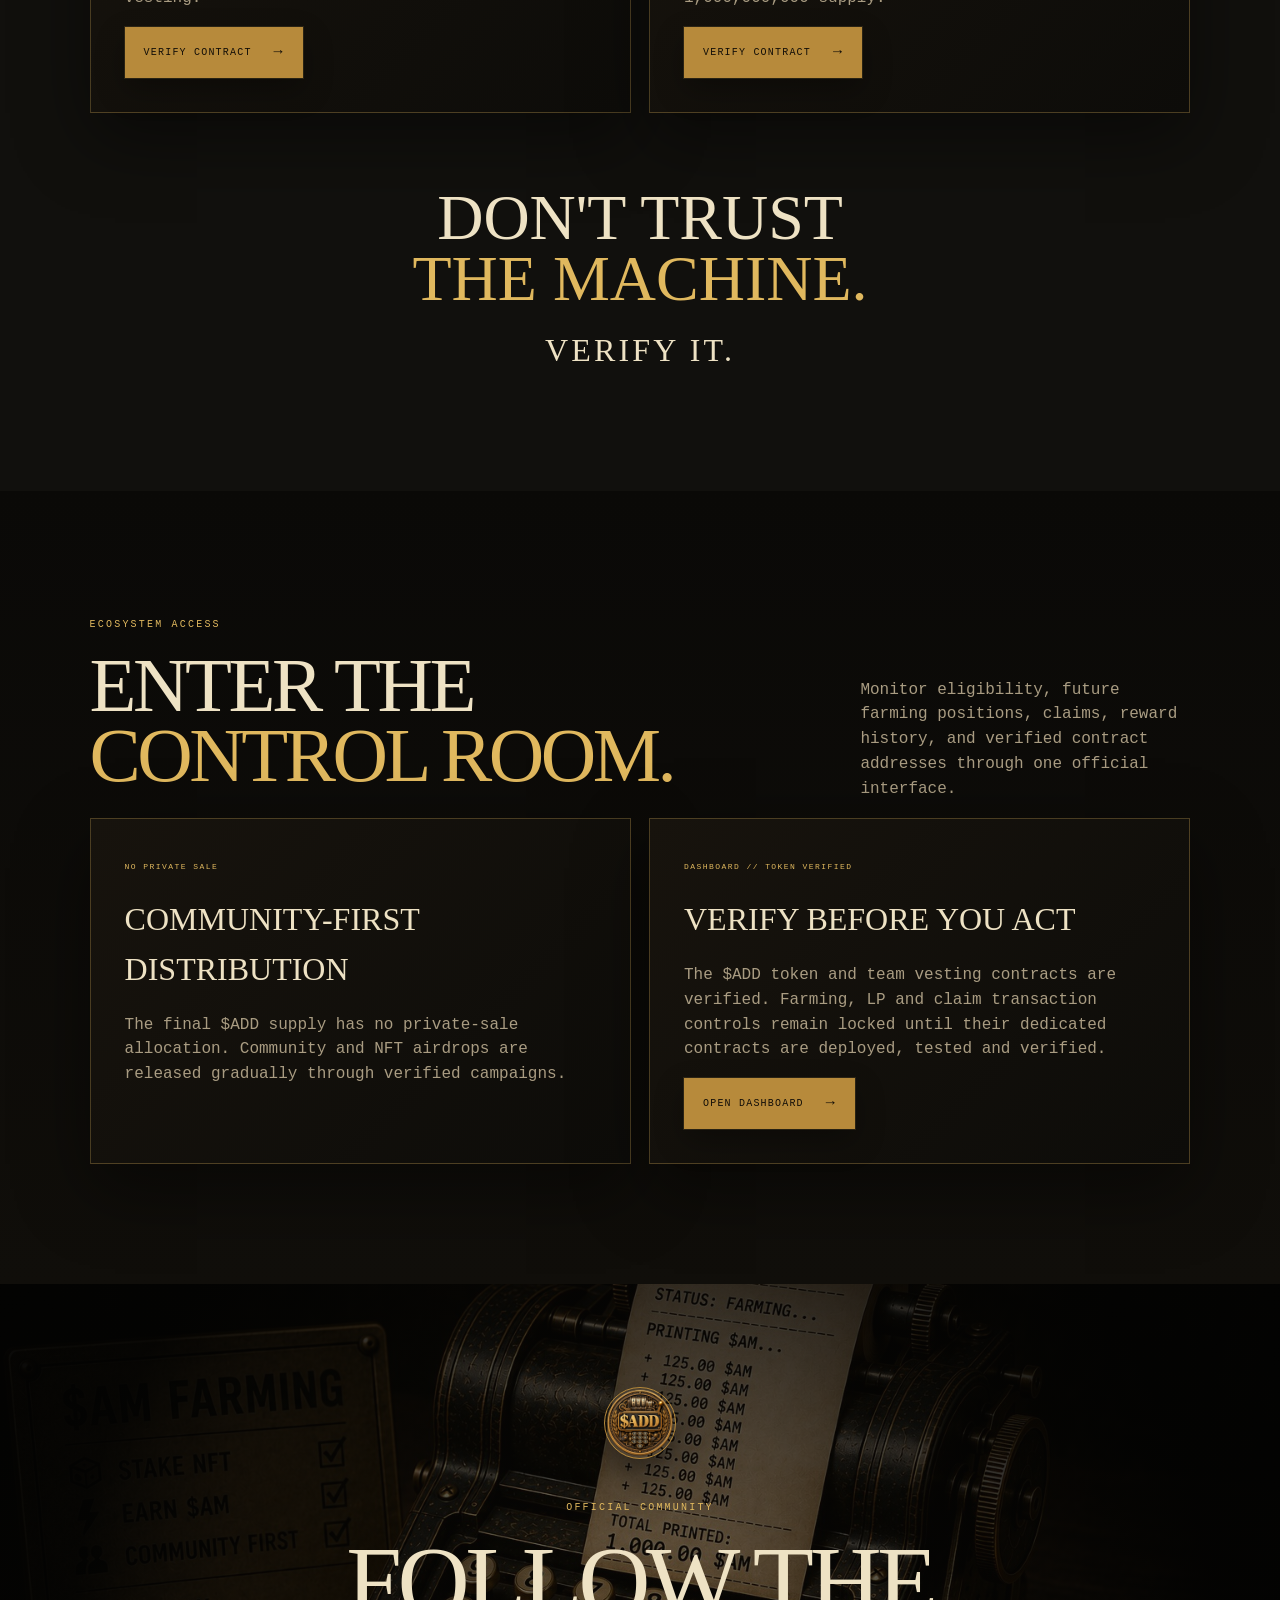
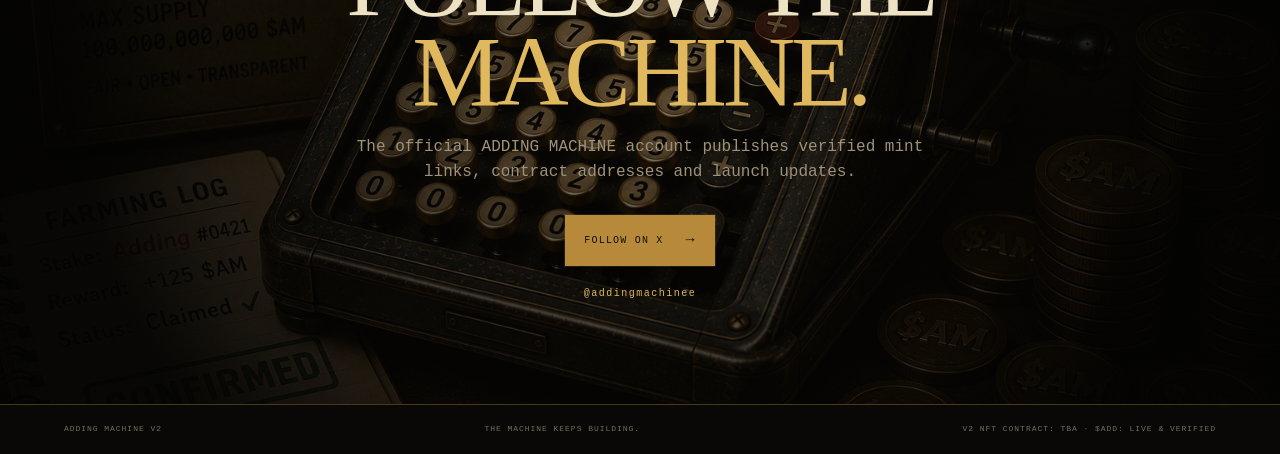
==== commit 8995eba7: "Update OpenSea link to ADDING MACHINE V2 Updated index.html and script.js to use the official ADDING" ====
--- a/index.html
+++ b/index.html
@@ -39,7 +39,7 @@
         </div>
         <div class="cta-row">
           <a class="btn btn-primary" href="#v2">EXPLORE V2 <span>→</span></a>
-          <a class="btn btn-ghost" href="https://opensea.io/collection/adding-machine" data-opensea target="_blank" rel="noopener noreferrer">VIEW V1 LEGACY</a>
+          <a class="btn btn-ghost" href="https://opensea.io/collection/adding-machine-528868073/overview" data-opensea target="_blank" rel="noopener noreferrer">VIEW V2 COLLECTION</a>
         </div>
         <div class="hero-note">THE $ADD TOKEN IS LIVE AND VERIFIED ON ROBINHOOD CHAIN. V2 NFT CONTRACT, MINT DATES AND PRICES WILL BE PUBLISHED ONLY AFTER TESTING AND VERIFICATION.</div>
       </div>
